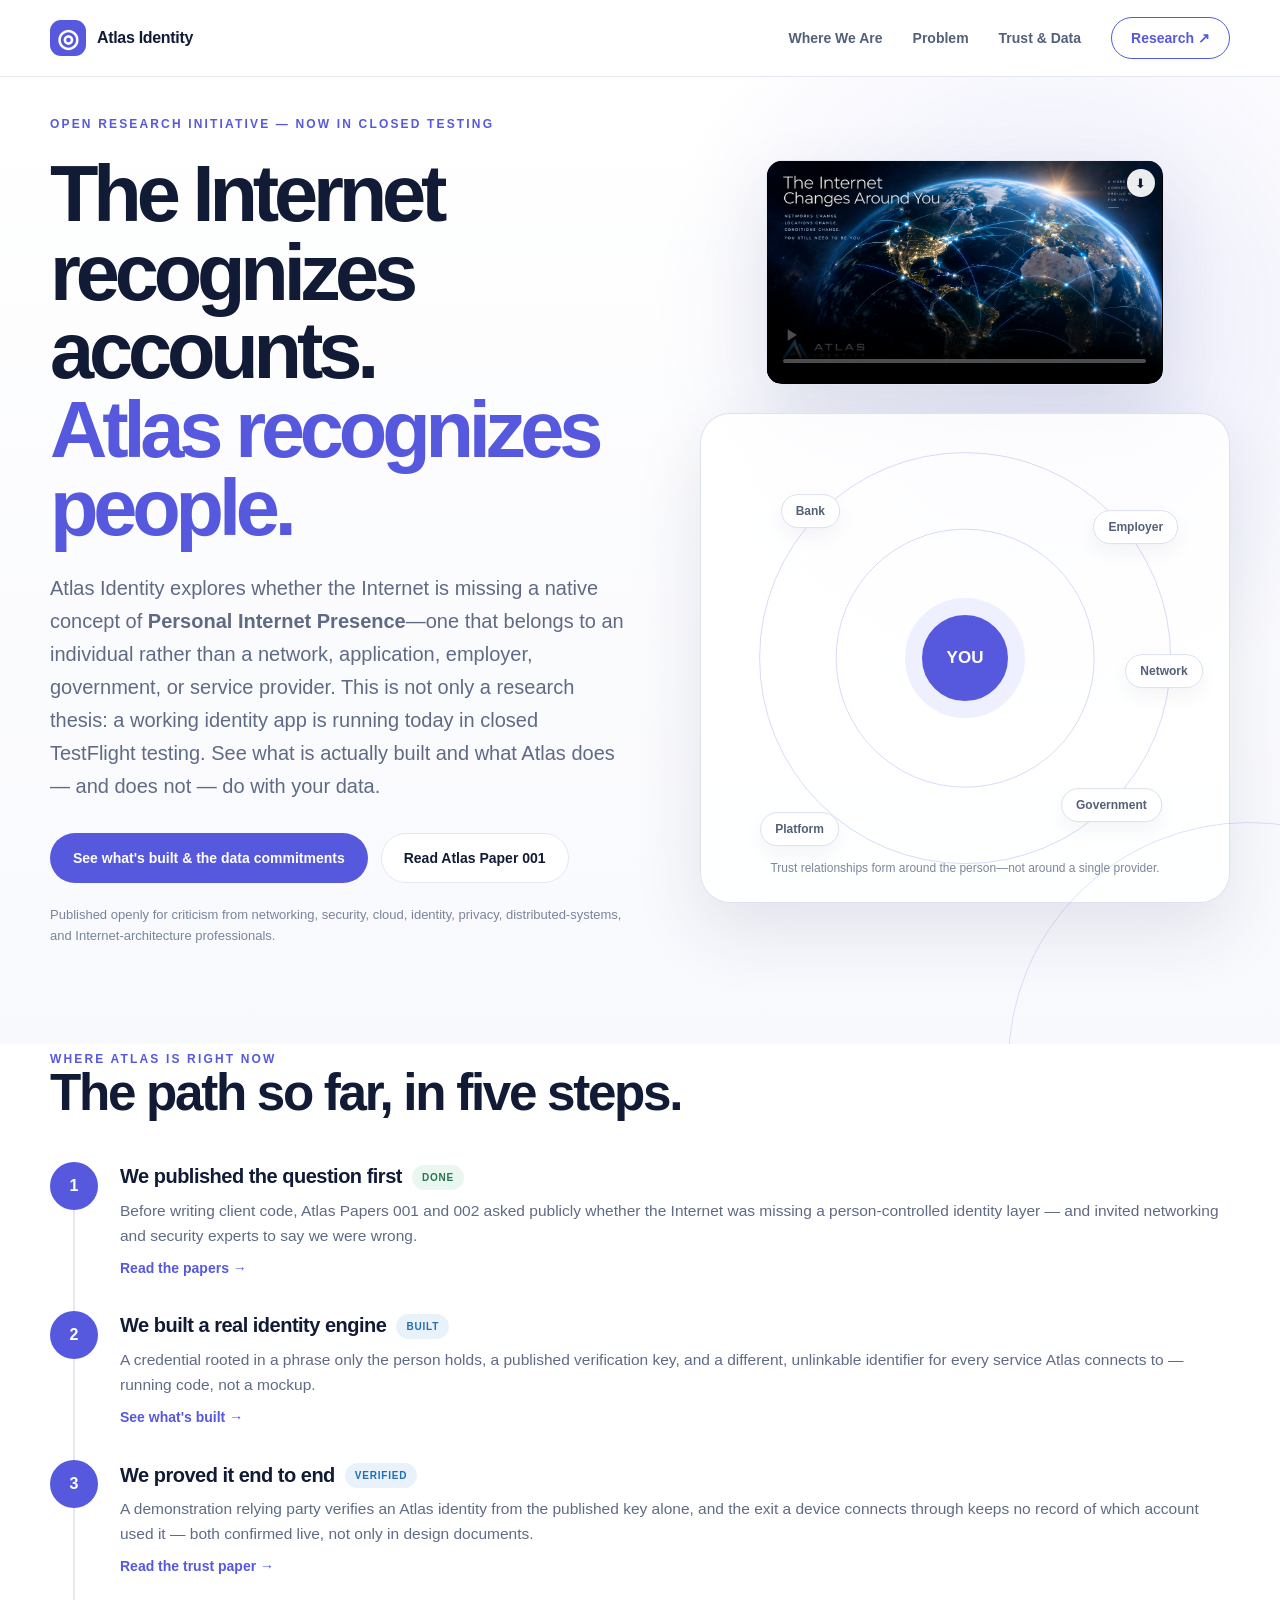
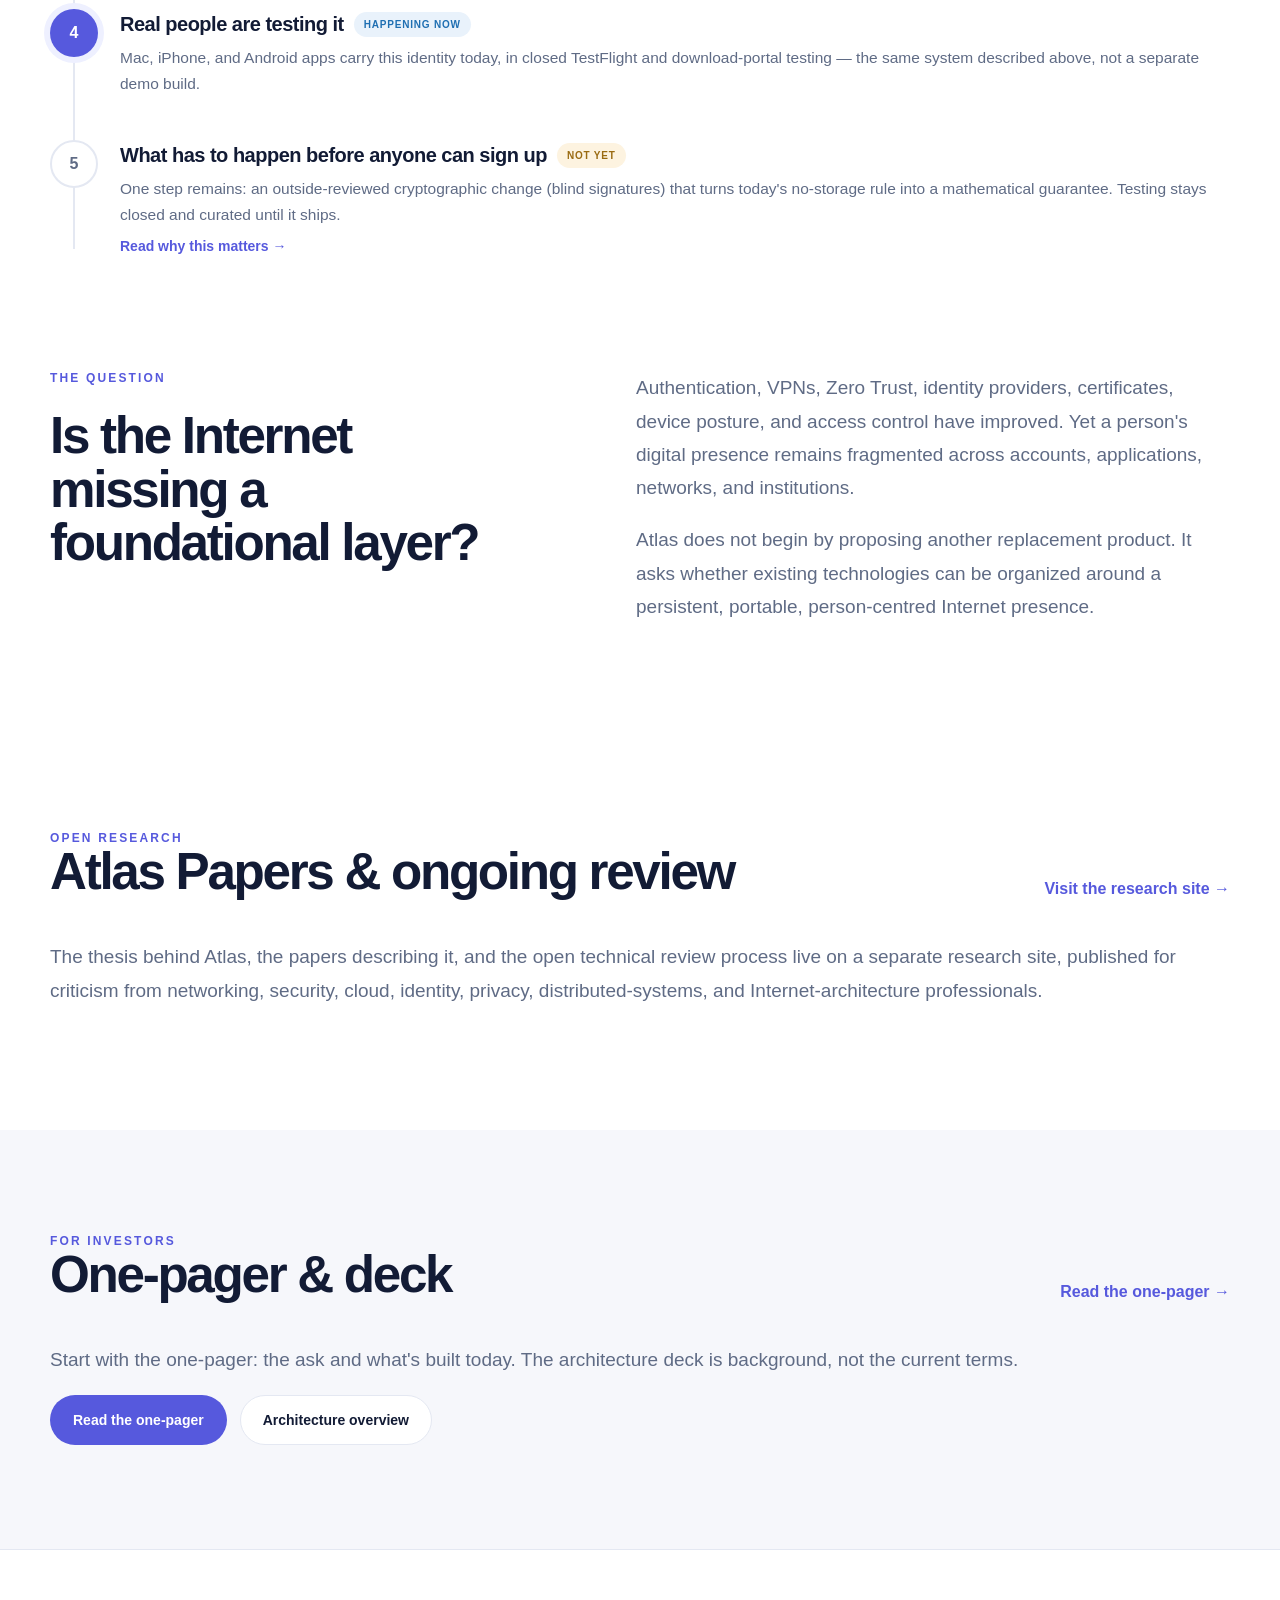
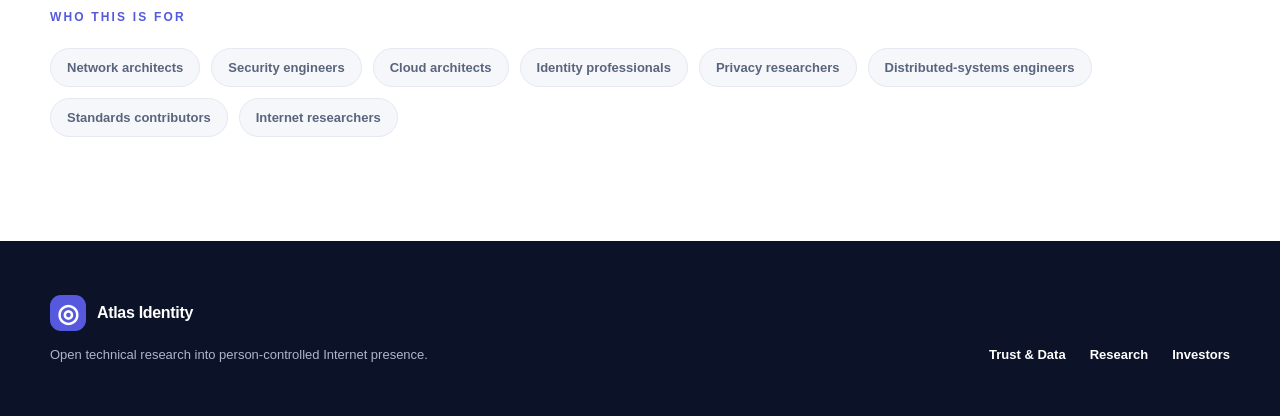
==== index.html @ abe43683 "Lead investor pages with the one-pager, demote the stale deck to background The PDF deck predates in" ====
<!doctype html><html lang="en"><head><meta charset="utf-8"><meta name="viewport" content="width=device-width,initial-scale=1"><meta name="description" content="Atlas Identity is an open research initiative exploring a person-controlled Internet presence, with a working identity app now in closed TestFlight testing."><title>Atlas Identity — Open Internet Architecture Research</title><link rel="stylesheet" href="style.css"></head><body>
<header class="site-header"><div class="container nav-wrap"><a class="brand" href="./"><span class="brand-mark">◎</span><span>Atlas Identity</span></a><button class="menu-toggle" aria-expanded="false" aria-controls="site-nav">Menu</button><nav id="site-nav" class="site-nav"><a href="#progress">Where We Are</a><a href="#problem">Problem</a><a href="trust.html">Trust &amp; Data</a><a class="nav-button" href="https://research.layer9i.com">Research ↗</a></nav></div></header>
<main><section class="hero"><div class="container hero-grid"><div><p class="eyebrow">Open research initiative — now in closed testing</p><h1>The Internet recognizes accounts.<span>Atlas recognizes people.</span></h1><p class="hero-intro">Atlas Identity explores whether the Internet is missing a native concept of <strong>Personal Internet Presence</strong>—one that belongs to an individual rather than a network, application, employer, government, or service provider. This is not only a research thesis: a working identity app is running today in closed TestFlight testing. See <a href="trust.html">what is actually built and what Atlas does — and does not — do with your data</a>.</p><div class="hero-actions"><a class="button button-primary" href="trust.html">See what's built &amp; the data commitments</a><a class="button button-secondary" href="https://research.layer9i.com/research/papers/atlas-paper-001.html">Read Atlas Paper 001</a></div><p class="microcopy">Published openly for criticism from networking, security, cloud, identity, privacy, distributed-systems, and Internet-architecture professionals.</p></div><div class="hero-visual"><div class="hero-video-badge" aria-label="Atlas Identity overview video"><video controls playsinline preload="metadata" poster="assets/video/atlas-identity-overview-poster.png"><source src="assets/video/atlas-identity-overview.mp4" type="video/mp4"></video><a class="hero-video-badge-download" href="assets/video/atlas-identity-overview.mp4" download title="Download video">⬇</a></div><div class="presence-card" aria-label="Personal Internet Presence relationship diagram"><div class="orbit orbit-outer"><span class="node node-bank">Bank</span><span class="node node-employer">Employer</span><span class="node node-network">Network</span><span class="node node-government">Government</span><span class="node node-platform">Platform</span></div><div class="orbit orbit-inner"></div><div class="presence-center">You</div><p class="diagram-caption">Trust relationships form around the person—not around a single provider.</p></div></div></div></section>
<section id="progress" class="section journey"><div class="container"><div class="section-heading"><div><p class="eyebrow">Where Atlas is right now</p><h2>The path so far, in five steps.</h2></div></div><ol class="journey-list">
  <li class="journey-item is-done"><span class="journey-num">1</span><div class="journey-body"><div class="journey-head"><h3>We published the question first</h3><span class="status published">Done</span></div><p>Before writing client code, Atlas Papers 001 and 002 asked publicly whether the Internet was missing a person-controlled identity layer — and invited networking and security experts to say we were wrong.</p><a class="card-link" href="https://research.layer9i.com/research/">Read the papers →</a></div></li>
  <li class="journey-item is-done"><span class="journey-num">2</span><div class="journey-body"><div class="journey-head"><h3>We built a real identity engine</h3><span class="status live">Built</span></div><p>A credential rooted in a phrase only the person holds, a published verification key, and a different, unlinkable identifier for every service Atlas connects to — running code, not a mockup.</p><a class="card-link" href="trust.html">See what's built →</a></div></li>
  <li class="journey-item is-done"><span class="journey-num">3</span><div class="journey-body"><div class="journey-head"><h3>We proved it end to end</h3><span class="status live">Verified</span></div><p>A demonstration relying party verifies an Atlas identity from the published key alone, and the exit a device connects through keeps no record of which account used it — both confirmed live, not only in design documents.</p><a class="card-link" href="https://research.layer9i.com/research/papers/atlas-paper-003.html">Read the trust paper →</a></div></li>
  <li class="journey-item is-now"><span class="journey-num">4</span><div class="journey-body"><div class="journey-head"><h3>Real people are testing it</h3><span class="status live">Happening now</span></div><p>Mac, iPhone, and Android apps carry this identity today, in closed TestFlight and download-portal testing — the same system described above, not a separate demo build.</p></div></li>
  <li class="journey-item is-next"><span class="journey-num">5</span><div class="journey-body"><div class="journey-head"><h3>What has to happen before anyone can sign up</h3><span class="status open">Not yet</span></div><p>One step remains: an outside-reviewed cryptographic change (blind signatures) that turns today's no-storage rule into a mathematical guarantee. Testing stays closed and curated until it ships.</p><a class="card-link" href="trust.html#status">Read why this matters →</a></div></li>
</ol></div></section>
<section id="problem" class="section section-white"><div class="container split"><div><p class="eyebrow">The question</p><h2>Is the Internet missing a foundational layer?</h2></div><div class="prose"><p>Authentication, VPNs, Zero Trust, identity providers, certificates, device posture, and access control have improved. Yet a person's digital presence remains fragmented across accounts, applications, networks, and institutions.</p><p>Atlas does not begin by proposing another replacement product. It asks whether existing technologies can be organized around a persistent, portable, person-centred Internet presence.</p></div></div></section>
<section class="section section-white"><div class="container"><div class="section-heading"><div><p class="eyebrow">Open research</p><h2>Atlas Papers &amp; ongoing review</h2></div><a class="text-link" href="https://research.layer9i.com">Visit the research site →</a></div><p class="prose">The thesis behind Atlas, the papers describing it, and the open technical review process live on a separate research site, published for criticism from networking, security, cloud, identity, privacy, distributed-systems, and Internet-architecture professionals.</p></div></section>
<section class="section"><div class="container"><div class="section-heading"><div><p class="eyebrow">For investors</p><h2>One-pager &amp; deck</h2></div><a class="text-link" href="atlas/one-pager/">Read the one-pager →</a></div><p class="prose">Start with the one-pager: the ask and what's built today. The architecture deck is background, not the current terms.</p><div class="hero-actions"><a class="button button-primary" href="atlas/one-pager/">Read the one-pager</a><a class="button button-secondary" href="atlas/investors/">Architecture overview</a></div></div></section>
<section class="section audience"><div class="container"><p class="eyebrow">Who this is for</p><div class="audience-list"><span>Network architects</span><span>Security engineers</span><span>Cloud architects</span><span>Identity professionals</span><span>Privacy researchers</span><span>Distributed-systems engineers</span><span>Standards contributors</span><span>Internet researchers</span></div></div></section></main>
<footer class="site-footer"><div class="container footer-grid"><div><a class="brand footer-brand" href="./"><span class="brand-mark">◎</span><span>Atlas Identity</span></a><p>Open technical research into person-controlled Internet presence.</p></div><div class="footer-links"><a href="trust.html">Trust &amp; Data</a><a href="https://research.layer9i.com">Research</a><a href="atlas/investors/">Investors</a></div></div></footer><script src="assets/js/site.js"></script></body></html>
---- style.css ----
:root {
  --ink: #121b35;
  --muted: #5f6b85;
  --line: #e4e8f2;
  --surface: #f6f7fb;
  --white: #ffffff;
  --accent: #5659dd;
  --accent-dark: #4548c4;
  --accent-soft: #eef0ff;
  --dark: #111831;
  --max: 1180px;
  --radius: 24px;
  --shadow: 0 28px 70px rgba(34, 42, 91, 0.11);
}

* {
  box-sizing: border-box;
}

html {
  scroll-behavior: smooth;
}

body {
  margin: 0;
  color: var(--ink);
  background: var(--surface);
  font-family: Inter, ui-sans-serif, -apple-system, BlinkMacSystemFont, "Segoe UI",
    Helvetica, Arial, sans-serif;
  -webkit-font-smoothing: antialiased;
}

a {
  color: inherit;
  text-decoration: none;
}

.container {
  width: min(calc(100% - 40px), var(--max));
  margin: 0 auto;
}

.site-header {
  position: sticky;
  top: 0;
  z-index: 50;
  background: rgba(255, 255, 255, 0.92);
  border-bottom: 1px solid var(--line);
  backdrop-filter: blur(16px);
}

.nav-wrap {
  min-height: 76px;
  display: flex;
  align-items: center;
  justify-content: space-between;
  gap: 24px;
}

.brand {
  display: inline-flex;
  align-items: center;
  gap: 11px;
  font-weight: 800;
  letter-spacing: -0.02em;
}

.brand-mark {
  width: 36px;
  height: 36px;
  display: grid;
  place-items: center;
  color: var(--white);
  background: var(--accent);
  border-radius: 11px;
  font-size: 25px;
  line-height: 1;
}

.site-nav {
  display: flex;
  align-items: center;
  gap: 30px;
  color: #53607a;
  font-size: 14px;
  font-weight: 700;
}

.site-nav a:hover,
.footer-links a:hover,
.text-link:hover,
.card-link:hover {
  color: var(--accent);
}

.nav-button {
  padding: 12px 19px;
  color: var(--accent) !important;
  border: 1px solid var(--accent);
  border-radius: 999px;
}

.menu-toggle {
  display: none;
}

.hero {
  position: relative;
  overflow: hidden;
  padding: 40px 0 98px;
  background:
    radial-gradient(circle at 82% 25%, rgba(86, 89, 221, 0.12), transparent 31%),
    linear-gradient(180deg, #fff 0%, #f8f9fd 100%);
}

.hero::after {
  content: "";
  position: absolute;
  width: 480px;
  height: 480px;
  right: -210px;
  bottom: -260px;
  border: 1px solid rgba(86, 89, 221, 0.18);
  border-radius: 50%;
}

.hero-grid {
  display: grid;
  grid-template-columns: 1.04fr 0.96fr;
  align-items: center;
  gap: 76px;
}

.eyebrow {
  margin: 0 0 24px;
  color: var(--accent);
  font-size: 12px;
  font-weight: 850;
  letter-spacing: 0.18em;
  text-transform: uppercase;
}

h1,
h2,
h3,
p {
  margin-top: 0;
}

h1 {
  max-width: 760px;
  margin-bottom: 24px;
  font-size: clamp(52px, 6.2vw, 88px);
  line-height: 0.99;
  letter-spacing: -0.065em;
}

h1 span {
  display: block;
  color: var(--accent);
}

h2 {
  margin-bottom: 22px;
  font-size: clamp(36px, 4vw, 56px);
  line-height: 1.04;
  letter-spacing: -0.045em;
}

h3 {
  margin-bottom: 13px;
  font-size: 23px;
  line-height: 1.18;
  letter-spacing: -0.025em;
}

.hero-intro {
  max-width: 710px;
  margin-bottom: 30px;
  color: var(--muted);
  font-size: 20px;
  line-height: 1.65;
}

.hero-actions,
.review-actions {
  display: flex;
  flex-wrap: wrap;
  gap: 13px;
}

.button {
  display: inline-flex;
  align-items: center;
  justify-content: center;
  min-height: 50px;
  padding: 0 22px;
  border: 1px solid transparent;
  border-radius: 999px;
  font-size: 14px;
  font-weight: 800;
  transition: transform 160ms ease, background 160ms ease;
}

.button:hover {
  transform: translateY(-2px);
}

.button-primary {
  color: var(--white);
  background: var(--accent);
}

.button-primary:hover {
  background: var(--accent-dark);
}

.button-secondary {
  color: var(--ink);
  background: var(--white);
  border-color: var(--line);
}

.microcopy {
  max-width: 690px;
  margin: 22px 0 0;
  color: #7a8499;
  font-size: 13px;
  line-height: 1.6;
}

.hero-visual {
  display: flex;
  flex-direction: column;
  align-items: center;
  gap: 28px;
}

.hero-visual .presence-card {
  width: 100%;
}

.hero-video-badge {
  position: relative;
  width: 75%;
  max-width: 100%;
  overflow: hidden;
  background: var(--white);
  border: 1px solid var(--line);
  border-radius: 16px;
  box-shadow: var(--shadow);
}

.hero-video-badge video {
  display: block;
  width: 100%;
  aspect-ratio: 16 / 9;
  background: #000;
}

.hero-video-badge-download {
  position: absolute;
  top: 8px;
  right: 8px;
  display: grid;
  place-items: center;
  width: 28px;
  height: 28px;
  color: var(--ink);
  background: rgba(255, 255, 255, 0.92);
  border-radius: 50%;
  font-size: 13px;
  line-height: 1;
  box-shadow: 0 4px 10px rgba(30, 39, 79, 0.12);
}

.presence-card {
  position: relative;
  min-height: 490px;
  background: rgba(255, 255, 255, 0.84);
  border: 1px solid rgba(221, 225, 239, 0.95);
  border-radius: 30px;
  box-shadow: var(--shadow);
}

.orbit {
  position: absolute;
  inset: 50%;
  border: 1px solid rgba(86, 89, 221, 0.22);
  border-radius: 50%;
  transform: translate(-50%, -50%);
}

.orbit-outer {
  width: 78%;
  aspect-ratio: 1;
}

.orbit-inner {
  width: 49%;
  aspect-ratio: 1;
}

.presence-center {
  position: absolute;
  top: 50%;
  left: 50%;
  width: 120px;
  height: 120px;
  display: grid;
  place-items: center;
  color: var(--white);
  background: var(--accent);
  border: 17px solid var(--accent-soft);
  border-radius: 50%;
  transform: translate(-50%, -50%);
  font-size: 17px;
  font-weight: 900;
  text-transform: uppercase;
}

.node {
  position: absolute;
  padding: 9px 14px;
  color: #546079;
  background: var(--white);
  border: 1px solid #dce1ed;
  border-radius: 999px;
  box-shadow: 0 8px 20px rgba(30, 39, 79, 0.05);
  font-size: 12px;
  font-weight: 800;
  white-space: nowrap;
}

.node-bank {
  left: 5%;
  top: 10%;
}

.node-employer {
  right: -2%;
  top: 14%;
}

.node-network {
  right: -8%;
  top: 49%;
}

.node-government {
  right: 2%;
  bottom: 10%;
}

.node-platform {
  left: 0;
  bottom: 4%;
}

.diagram-caption {
  position: absolute;
  right: 36px;
  bottom: 25px;
  left: 36px;
  margin: 0;
  color: #7d869a;
  font-size: 12px;
  line-height: 1.5;
  text-align: center;
}

.section {
  padding: 104px 0;
}

.section-white {
  background: var(--white);
}

.split {
  display: grid;
  grid-template-columns: 0.9fr 1.1fr;
  gap: 100px;
}

.prose {
  color: var(--muted);
  font-size: 19px;
  line-height: 1.75;
}

.prose p:last-child {
  margin-bottom: 0;
}

.section-heading {
  display: flex;
  align-items: end;
  justify-content: space-between;
  gap: 30px;
  margin-bottom: 42px;
}

.section-heading h2,
.section-heading .eyebrow {
  margin-bottom: 0;
}

.text-link,
.card-link {
  color: var(--accent);
  font-weight: 800;
}

.publication-grid {
  display: grid;
  grid-template-columns: repeat(3, 1fr);
  gap: 20px;
}

.publication {
  padding: 31px;
  background: var(--white);
  border: 1px solid var(--line);
  border-radius: var(--radius);
}

.publication.featured {
  box-shadow: var(--shadow);
}

.publication p {
  color: var(--muted);
  line-height: 1.65;
}

.status-row {
  display: flex;
  justify-content: space-between;
  align-items: center;
  gap: 16px;
  margin-bottom: 34px;
}

.paper-number {
  color: var(--accent);
  font-size: 12px;
  font-weight: 850;
  letter-spacing: 0.08em;
  text-transform: uppercase;
}

.status {
  padding: 7px 10px;
  border-radius: 999px;
  font-size: 10px;
  font-weight: 850;
  letter-spacing: 0.08em;
  text-transform: uppercase;
}

.status.published {
  color: #267451;
  background: #e9f7f0;
}

.status.planned {
  color: #66718a;
  background: #eef0f5;
}

.section-dark {
  color: var(--white);
  background: var(--dark);
}

.section-heading.light .eyebrow {
  color: #a7a9ff;
}

.principle-grid {
  display: grid;
  grid-template-columns: repeat(4, 1fr);
  gap: 1px;
  overflow: hidden;
  border: 1px solid rgba(255, 255, 255, 0.11);
  border-radius: var(--radius);
  background: rgba(255, 255, 255, 0.11);
}

.principle-grid article {
  min-height: 278px;
  padding: 32px;
  background: var(--dark);
}

.principle-grid span {
  display: block;
  margin-bottom: 58px;
  color: #a7a9ff;
  font-size: 13px;
  font-weight: 850;
}

.principle-grid p {
  color: #aeb6cc;
  line-height: 1.65;
}

.section-review {
  background:
    radial-gradient(circle at 15% 65%, rgba(86, 89, 221, 0.13), transparent 27%),
    var(--white);
}

.review-grid {
  display: grid;
  grid-template-columns: 0.85fr 1.15fr;
  align-items: start;
  gap: 80px;
}

.review-lead {
  color: var(--accent);
  font-size: 24px;
  font-weight: 750;
}

.review-panel {
  padding: 38px;
  background: var(--surface);
  border: 1px solid var(--line);
  border-radius: var(--radius);
}

.review-panel > p {
  font-weight: 850;
}

.review-panel ul {
  margin: 0 0 30px;
  padding-left: 21px;
  color: var(--muted);
  line-height: 1.9;
}

.audience {
  padding-top: 60px;
  background: var(--white);
  border-top: 1px solid var(--line);
}

.audience-list {
  display: flex;
  flex-wrap: wrap;
  gap: 11px;
}

.audience-list span {
  padding: 11px 16px;
  color: #59657c;
  background: var(--surface);
  border: 1px solid var(--line);
  border-radius: 999px;
  font-size: 13px;
  font-weight: 750;
}

.site-footer {
  padding: 54px 0;
  color: #aeb6cc;
  background: #0c1227;
}

.footer-grid {
  display: flex;
  align-items: flex-end;
  justify-content: space-between;
  gap: 30px;
}

.footer-brand {
  color: var(--white);
}

.site-footer p {
  margin: 16px 0 0;
  font-size: 13px;
}

.footer-links {
  display: flex;
  gap: 24px;
  color: var(--white);
  font-size: 13px;
  font-weight: 750;
}

@media (max-width: 980px) {
  .hero-grid,
  .split,
  .review-grid {
    grid-template-columns: 1fr;
  }

  .hero-grid,
  .split,
  .review-grid {
    gap: 52px;
  }

  .presence-card {
    min-height: 440px;
  }

  .publication-grid {
    grid-template-columns: 1fr;
  }

  .principle-grid {
    grid-template-columns: 1fr 1fr;
  }
}

@media (max-width: 760px) {
  .container {
    width: min(calc(100% - 28px), var(--max));
  }

  .nav-wrap {
    min-height: 68px;
  }

  .menu-toggle {
    display: inline-flex;
    padding: 9px 13px;
    color: var(--ink);
    background: var(--white);
    border: 1px solid var(--line);
    border-radius: 10px;
    font: inherit;
    font-size: 13px;
    font-weight: 800;
  }

  .site-nav {
    position: absolute;
    top: 68px;
    right: 14px;
    left: 14px;
    display: none;
    align-items: stretch;
    padding: 18px;
    background: var(--white);
    border: 1px solid var(--line);
    border-radius: 18px;
    box-shadow: var(--shadow);
  }

  .site-nav.open {
    display: flex;
    flex-direction: column;
    gap: 8px;
  }

  .site-nav a {
    padding: 11px;
  }

  .hero {
    padding: 65px 0 74px;
  }

  h1 {
    font-size: clamp(47px, 15vw, 68px);
  }

  .hero-intro {
    font-size: 18px;
  }

  .presence-card {
    min-height: 390px;
  }

  .presence-center {
    width: 100px;
    height: 100px;
  }

  .node {
    padding: 7px 10px;
    font-size: 10px;
  }

  .section {
    padding: 76px 0;
  }

  .section-heading {
    align-items: flex-start;
    flex-direction: column;
  }

  .principle-grid {
    grid-template-columns: 1fr;
  }

  .principle-grid article {
    min-height: auto;
  }

  .principle-grid span {
    margin-bottom: 30px;
  }

  .footer-grid {
    align-items: flex-start;
    flex-direction: column;
  }
}


/* Atlas Paper and review pages */
.paper-hero {
  padding: 76px 0 58px;
  background: linear-gradient(180deg,#fff 0%,#f8f9fd 100%);
  border-bottom: 1px solid var(--line);
}
.paper-shell { width: min(calc(100% - 40px), 960px); margin: 0 auto; }
.paper-meta { display:flex; flex-wrap:wrap; gap:10px 20px; margin-bottom:24px; color:var(--muted); font-size:12px; font-weight:800; text-transform:uppercase; letter-spacing:.08em; }
.paper-title { max-width:900px; margin-bottom:20px; font-size:clamp(48px,7vw,78px); line-height:1; letter-spacing:-.06em; }
.paper-deck { max-width:760px; color:var(--muted); font-size:23px; line-height:1.55; }
.thesis-card { margin-top:42px; padding:28px 30px; background:var(--accent-soft); border:1px solid #dfe2ff; border-radius:20px; }
.thesis-label { display:block; margin-bottom:10px; color:var(--accent-dark); font-size:11px; font-weight:900; letter-spacing:.12em; text-transform:uppercase; }
.thesis-card p { margin:0; font-size:20px; line-height:1.6; font-weight:700; }
.paper-layout { width:min(calc(100% - 40px),1180px); margin:0 auto; display:grid; grid-template-columns:220px minmax(0,760px); gap:70px; justify-content:center; padding:72px 0 104px; }
.paper-toc { position:sticky; top:104px; align-self:start; display:grid; gap:10px; color:var(--muted); font-size:13px; line-height:1.4; }
.paper-toc strong { margin-bottom:8px; color:var(--ink); }
.paper-toc a:hover { color:var(--accent); }
.paper-body { color:#303a52; font-size:18px; line-height:1.82; }
.paper-body section { scroll-margin-top:100px; margin-bottom:78px; }
.paper-body h2 { margin-bottom:22px; color:var(--ink); font-size:42px; }
.paper-body h3 { margin-top:34px; color:var(--ink); }
.paper-body p { margin-bottom:24px; }
.paper-body ul,.paper-body ol { padding-left:24px; }
.paper-body li { margin-bottom:11px; }
.section-number { margin-bottom:10px !important; color:var(--accent); font-size:12px; font-weight:900; letter-spacing:.12em; }
.paper-body blockquote { margin:40px 0; padding:8px 0 8px 25px; border-left:4px solid var(--accent); color:var(--ink); font-size:25px; line-height:1.5; font-weight:750; }
.definition-grid,.principle-cards,.review-question-grid { display:grid; grid-template-columns:repeat(2,1fr); gap:16px; margin:32px 0; }
.definition-grid article,.principle-cards article,.review-question-grid article { padding:24px; background:var(--surface); border:1px solid var(--line); border-radius:18px; }
.definition-grid h3,.principle-cards h3,.review-question-grid h3 { margin-top:0; font-size:19px; }
.definition-grid p,.principle-cards p,.review-question-grid p { margin-bottom:0; color:var(--muted); font-size:15px; line-height:1.65; }
.review-question-grid span { color:var(--accent); font-size:12px; font-weight:900; }
.table-wrap { overflow-x:auto; margin:30px 0 14px; border:1px solid var(--line); border-radius:18px; }
.comparison-table { width:100%; min-width:760px; border-collapse:collapse; background:var(--white); font-size:14px; }
.comparison-table th,.comparison-table td { padding:15px 16px; border-bottom:1px solid var(--line); text-align:left; vertical-align:top; }
.comparison-table th { color:var(--ink); background:var(--surface); }
.comparison-table tr:last-child td { border-bottom:0; }
.table-note { color:var(--muted); font-size:13px; }
.question-list li { margin-bottom:18px; padding-left:8px; }
.review-cta { margin-top:36px; padding:30px; background:var(--surface); border:1px solid var(--line); border-radius:20px; }
.review-cta .button { margin:8px 8px 0 0; }
.paper-status { padding-top:30px; border-top:1px solid var(--line); color:var(--muted); font-size:13px; }
.review-template { overflow-x:auto; padding:24px; background:#111831; color:#edf0ff; border-radius:18px; font:14px/1.75 ui-monospace,SFMono-Regular,Menlo,Consolas,monospace; white-space:pre-wrap; }
@media (max-width:900px) {
  .paper-layout { grid-template-columns:1fr; gap:36px; }
  .paper-toc { position:static; padding:22px; background:var(--white); border:1px solid var(--line); border-radius:18px; }
}
@media (max-width:650px) {
  .paper-shell,.paper-layout { width:min(calc(100% - 28px),960px); }
  .definition-grid,.principle-cards,.review-question-grid { grid-template-columns:1fr; }
  .paper-body h2 { font-size:34px; }
  .paper-title { font-size:clamp(42px,13vw,60px); }
}

/* Atlas Journal and article pages */
.article-hero {
  padding: 76px 0 58px;
  background: linear-gradient(180deg, #ffffff 0%, #f8f9fd 100%);
  border-bottom: 1px solid var(--line);
}

.article-shell {
  width: min(calc(100% - 40px), 860px);
  margin: 0 auto;
}

.article-kicker {
  display: flex;
  flex-wrap: wrap;
  gap: 10px 20px;
  margin-bottom: 24px;
  color: var(--muted);
  font-size: 12px;
  font-weight: 800;
  letter-spacing: 0.08em;
  text-transform: uppercase;
}

.article-title {
  max-width: 900px;
  margin-bottom: 20px;
  font-size: clamp(48px, 7vw, 78px);
  line-height: 1;
  letter-spacing: -0.06em;
}

.article-deck {
  max-width: 760px;
  margin-bottom: 0;
  color: var(--muted);
  font-size: 23px;
  line-height: 1.55;
}

.article-body {
  padding: 72px 0 104px;
  background: var(--white);
  color: #303a52;
  font-size: 18px;
  line-height: 1.82;
}

.article-body p {
  margin-bottom: 24px;
}

.article-body h2 {
  margin-top: 58px;
  margin-bottom: 22px;
  color: var(--ink);
  font-size: 42px;
}

.article-body blockquote {
  margin: 40px 0;
  padding: 8px 0 8px 25px;
  border-left: 4px solid var(--accent);
  color: var(--ink);
  font-size: 25px;
  font-weight: 750;
  line-height: 1.5;
}

.article-list {
  display: grid;
  gap: 20px;
}

.article-list .publication {
  width: 100%;
}

.callout,
.article-next {
  margin: 38px 0;
  padding: 28px 30px;
  background: var(--accent-soft);
  border: 1px solid #dfe2ff;
  border-radius: 20px;
}

.callout strong {
  display: block;
  margin-bottom: 10px;
  color: var(--accent-dark);
}

.article-next {
  margin-top: 60px;
  background: var(--surface);
  border-color: var(--line);
}

.article-next h3 {
  font-size: 28px;
}

.article-next p {
  color: var(--muted);
}

@media (max-width: 650px) {
  .article-shell {
    width: min(calc(100% - 28px), 860px);
  }

  .article-title {
    font-size: clamp(42px, 13vw, 60px);
  }

  .article-deck {
    font-size: 20px;
  }

  .article-body {
    padding: 56px 0 78px;
  }

  .article-body h2 {
    font-size: 34px;
  }
}


/* Atlas diagram library and embedded technical drawings */
.diagram-library { padding: 72px 0 104px; background: var(--surface); }
.diagram-grid { display: grid; gap: 28px; }
.diagram-card { padding: 30px; background: var(--white); border: 1px solid var(--line); border-radius: var(--radius); box-shadow: 0 14px 38px rgba(34,42,91,.06); }
.diagram-card-head { display:flex; align-items:flex-start; justify-content:space-between; gap:24px; margin-bottom:22px; }
.diagram-card-head h2 { margin: 6px 0 0; font-size: clamp(27px,3vw,38px); }
.diagram-card > p { color:var(--muted); font-size:16px; line-height:1.65; }
.diagram-preview { display:block; overflow:hidden; margin-bottom:22px; background:#fff; border:1px solid var(--line); border-radius:18px; }
.diagram-preview img { display:block; width:100%; height:auto; }
.technical-figure { margin: 38px 0 54px; }
.technical-figure img { display:block; width:100%; height:auto; background:#fff; border:1px solid var(--line); border-radius:18px; }
.technical-figure figcaption { padding:14px 4px 0; color:var(--muted); font-size:14px; line-height:1.55; }
.figure-actions { display:flex; flex-wrap:wrap; gap:10px; margin-top:14px; }
@media (max-width:650px) { .diagram-card { padding:20px; } .diagram-card-head { flex-direction:column; } }

/* Homepage journey / progress timeline */
.journey { padding: 8px 0 12px; background: var(--white); }
.journey-list { position: relative; margin: 40px 0 0; padding: 0; list-style: none; counter-reset: journey; }
.journey-list::before { content: ""; position: absolute; top: 6px; bottom: 6px; left: 23px; width: 2px; background: var(--line); }
.journey-item { position: relative; display: grid; grid-template-columns: 48px 1fr; gap: 22px; padding-bottom: 34px; }
.journey-item:last-child { padding-bottom: 0; }
.journey-num { position: relative; z-index: 1; display: flex; align-items: center; justify-content: center; width: 48px; height: 48px; border-radius: 50%; background: var(--dark); color: var(--white); font-weight: 850; font-size: 16px; }
.journey-item.is-done .journey-num { background: var(--accent); }
.journey-item.is-now .journey-num { background: var(--accent); box-shadow: 0 0 0 6px var(--accent-soft); }
.journey-item.is-next .journey-num { background: var(--white); color: var(--muted); border: 2px solid var(--line); }
.journey-body { padding-top: 3px; }
.journey-head { display: flex; flex-wrap: wrap; align-items: center; gap: 10px; margin-bottom: 8px; }
.journey-head h3 { margin: 0; font-size: 20px; }
.journey-body p { margin: 0 0 10px; color: var(--muted); font-size: 15.5px; line-height: 1.65; }
.journey-body .card-link { font-size: 14px; font-weight: 750; }
.status.live { color: #1f6fb2; background: #e9f2fb; }
.status.open { color: #9a6b12; background: #fdf3e0; }
@media (max-width: 650px) {
  .journey-item { grid-template-columns: 40px 1fr; gap: 16px; }
  .journey-num { width: 40px; height: 40px; font-size: 14px; }
}

/* Atlas Pitch — single-page explainer */
.pitch-hero { padding: 96px 0 70px; background: radial-gradient(circle at 82% 20%, rgba(86,89,221,.14), transparent 32%), linear-gradient(180deg,#fff 0%,#f8f9fd 100%); border-bottom: 1px solid var(--line); }
.pitch-hero h1 { max-width: 880px; }
.pitch-lead { max-width: 720px; color: var(--muted); font-size: 21px; line-height: 1.65; }
.pitch-section { padding: 88px 0; }
.pitch-section.section-white + .pitch-section.section-white { border-top: 1px solid var(--line); }
.pitch-block { max-width: 760px; }
.pitch-block h2 { font-size: clamp(30px,3.4vw,44px); }
.pitch-block p { color: var(--muted); font-size: 18px; line-height: 1.75; margin-bottom: 18px; }
.pitch-block p:last-child { margin-bottom: 0; }
.pitch-tag { display: inline-block; margin-bottom: 18px; padding: 6px 14px; border-radius: 999px; background: var(--accent-soft); color: var(--accent-dark); font-size: 12px; font-weight: 850; letter-spacing: .06em; text-transform: uppercase; }
.pitch-cta { margin-top: 46px; padding: 40px; background: var(--dark); border-radius: var(--radius); color: var(--white); display: flex; flex-wrap: wrap; align-items: center; justify-content: space-between; gap: 24px; }
.pitch-cta h3 { margin: 0 0 6px; font-size: 26px; }
.pitch-cta p { margin: 0; color: #aeb6cc; }
@media (max-width: 650px) {
  .pitch-hero { padding: 66px 0 50px; }
  .pitch-section { padding: 60px 0; }
}

/* Atlas Investor Deck */
.deck-header { position: sticky; top: 0; z-index: 40; padding: 18px 0; background: rgba(255,255,255,.94); border-bottom: 1px solid var(--line); backdrop-filter: blur(10px); }
.deck-header .container { display: flex; align-items: center; justify-content: space-between; gap: 16px; flex-wrap: wrap; }
.deck-meta { color: var(--muted); font-size: 13px; font-weight: 750; }
.deck-wrap { padding: 56px 0 104px; background: var(--surface); }
.deck-slide { max-width: 980px; margin: 0 auto 40px; padding: 64px 72px; background: var(--white); border: 1px solid var(--line); border-radius: 28px; box-shadow: var(--shadow); }
.deck-slide-dark { background: var(--dark); color: var(--white); border-color: rgba(255,255,255,.08); }
.deck-slide-dark .deck-num, .deck-slide-dark .eyebrow { color: #a7a9ff; }
.deck-slide-dark p, .deck-slide-dark li { color: #c7cbe0; }
.deck-num { margin-bottom: 16px; color: var(--accent); font-size: 12px; font-weight: 900; letter-spacing: .14em; text-transform: uppercase; }
.deck-slide h2 { font-size: clamp(28px,3.2vw,42px); margin-bottom: 22px; }
.deck-slide p { color: var(--muted); font-size: 17px; line-height: 1.7; margin-bottom: 16px; }
.deck-slide p:last-child { margin-bottom: 0; }
.deck-slide ul { margin: 0; padding-left: 22px; color: var(--muted); font-size: 16px; line-height: 1.85; }
.deck-slide-cover { text-align: center; padding: 96px 60px; }
.deck-slide-cover h1 { font-size: clamp(44px,6vw,68px); margin-bottom: 18px; }
.deck-slide-cover p { max-width: 600px; margin: 0 auto; color: #aeb6cc; font-size: 19px; }
.deck-grid { display: grid; grid-template-columns: 1fr 1fr; gap: 14px; margin-top: 8px; }
.deck-grid div { padding: 18px 20px; background: var(--surface); border: 1px solid var(--line); border-radius: 16px; font-size: 15px; color: var(--ink); font-weight: 700; }
.deck-slide-dark .deck-grid div { background: rgba(255,255,255,.06); border-color: rgba(255,255,255,.1); color: #fff; }
@media print {
  .site-header, .deck-header, .site-footer, .no-print { display: none !important; }
  body { background: #fff; }
  .deck-wrap { padding: 0; background: #fff; }
  .deck-slide { box-shadow: none; border: none; border-radius: 0; page-break-after: always; margin: 0; max-width: none; width: 100%; padding: 56px 64px; -webkit-print-color-adjust: exact; print-color-adjust: exact; }
  .deck-slide:last-child { page-break-after: auto; }
  .deck-slide-dark { background: var(--dark) !important; -webkit-print-color-adjust: exact; print-color-adjust: exact; }
}
@media (max-width: 650px) {
  .deck-slide { padding: 40px 26px; }
  .deck-grid { grid-template-columns: 1fr; }
}
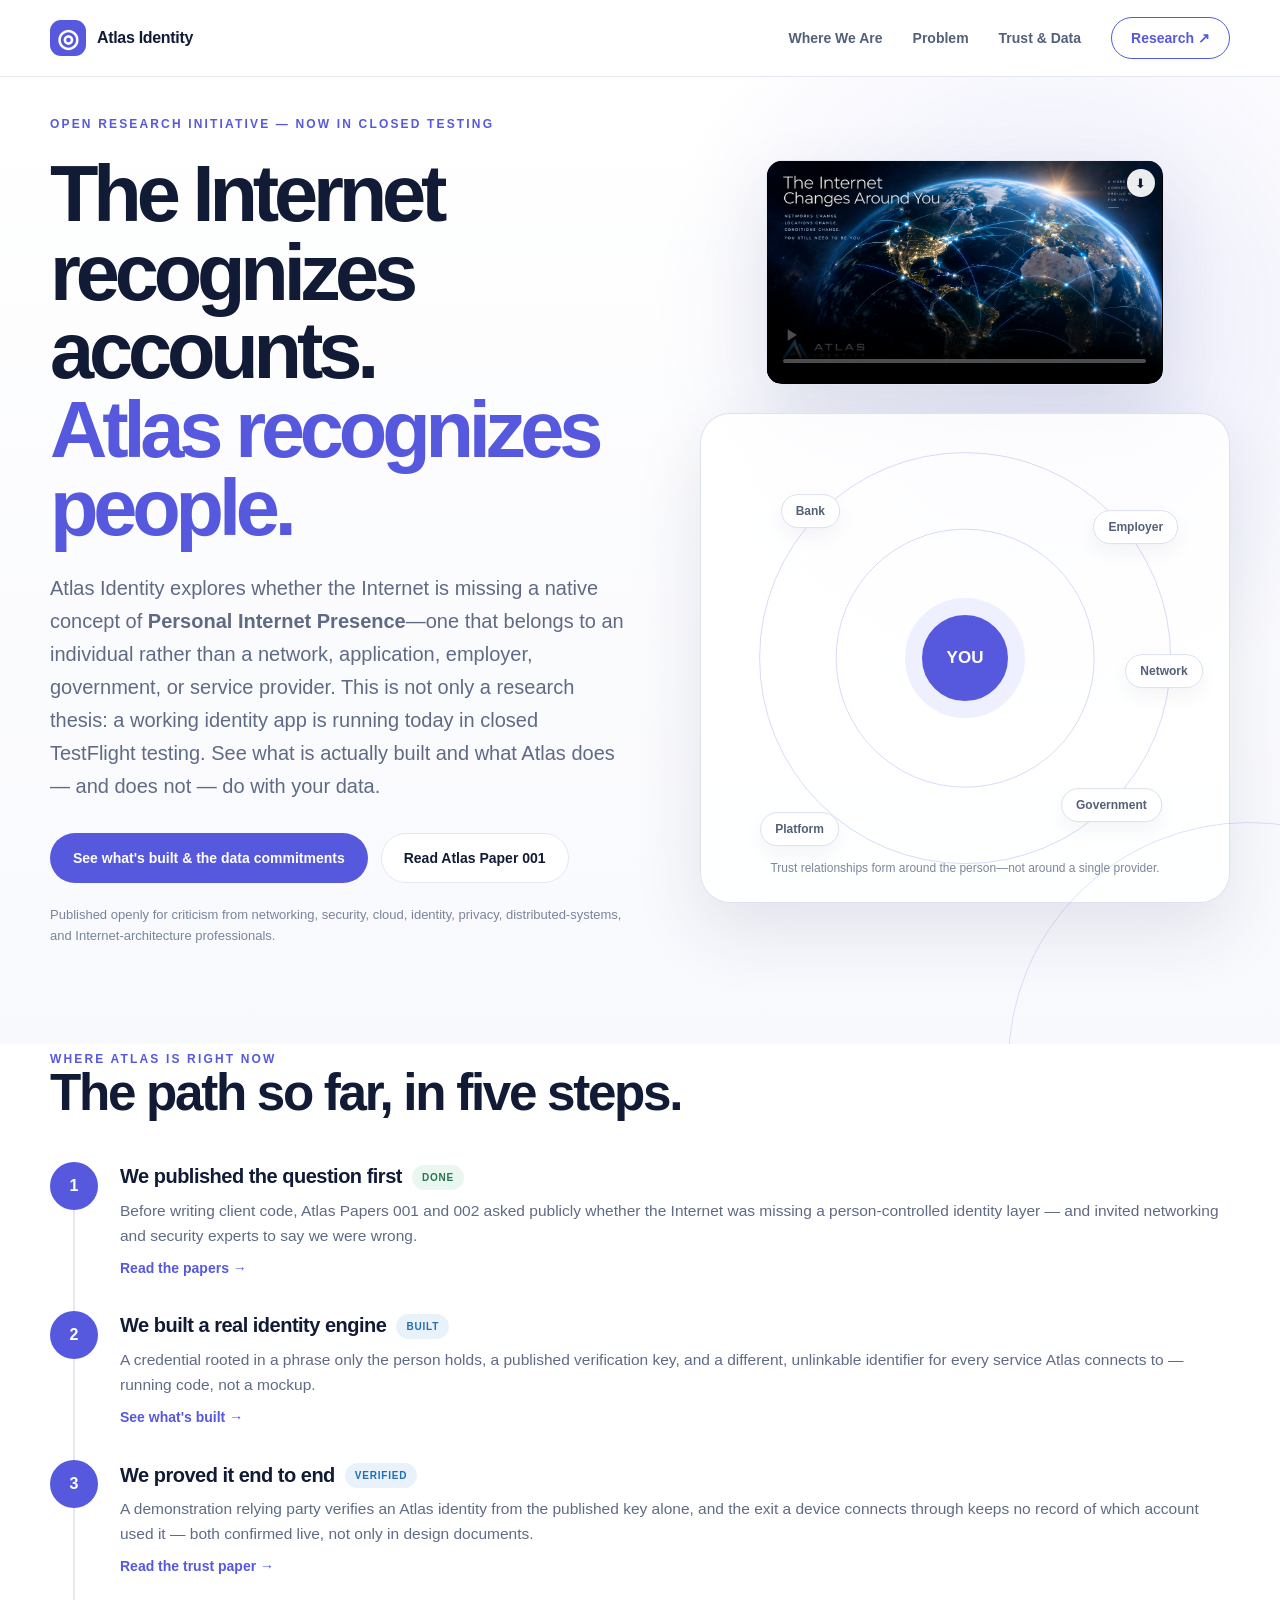
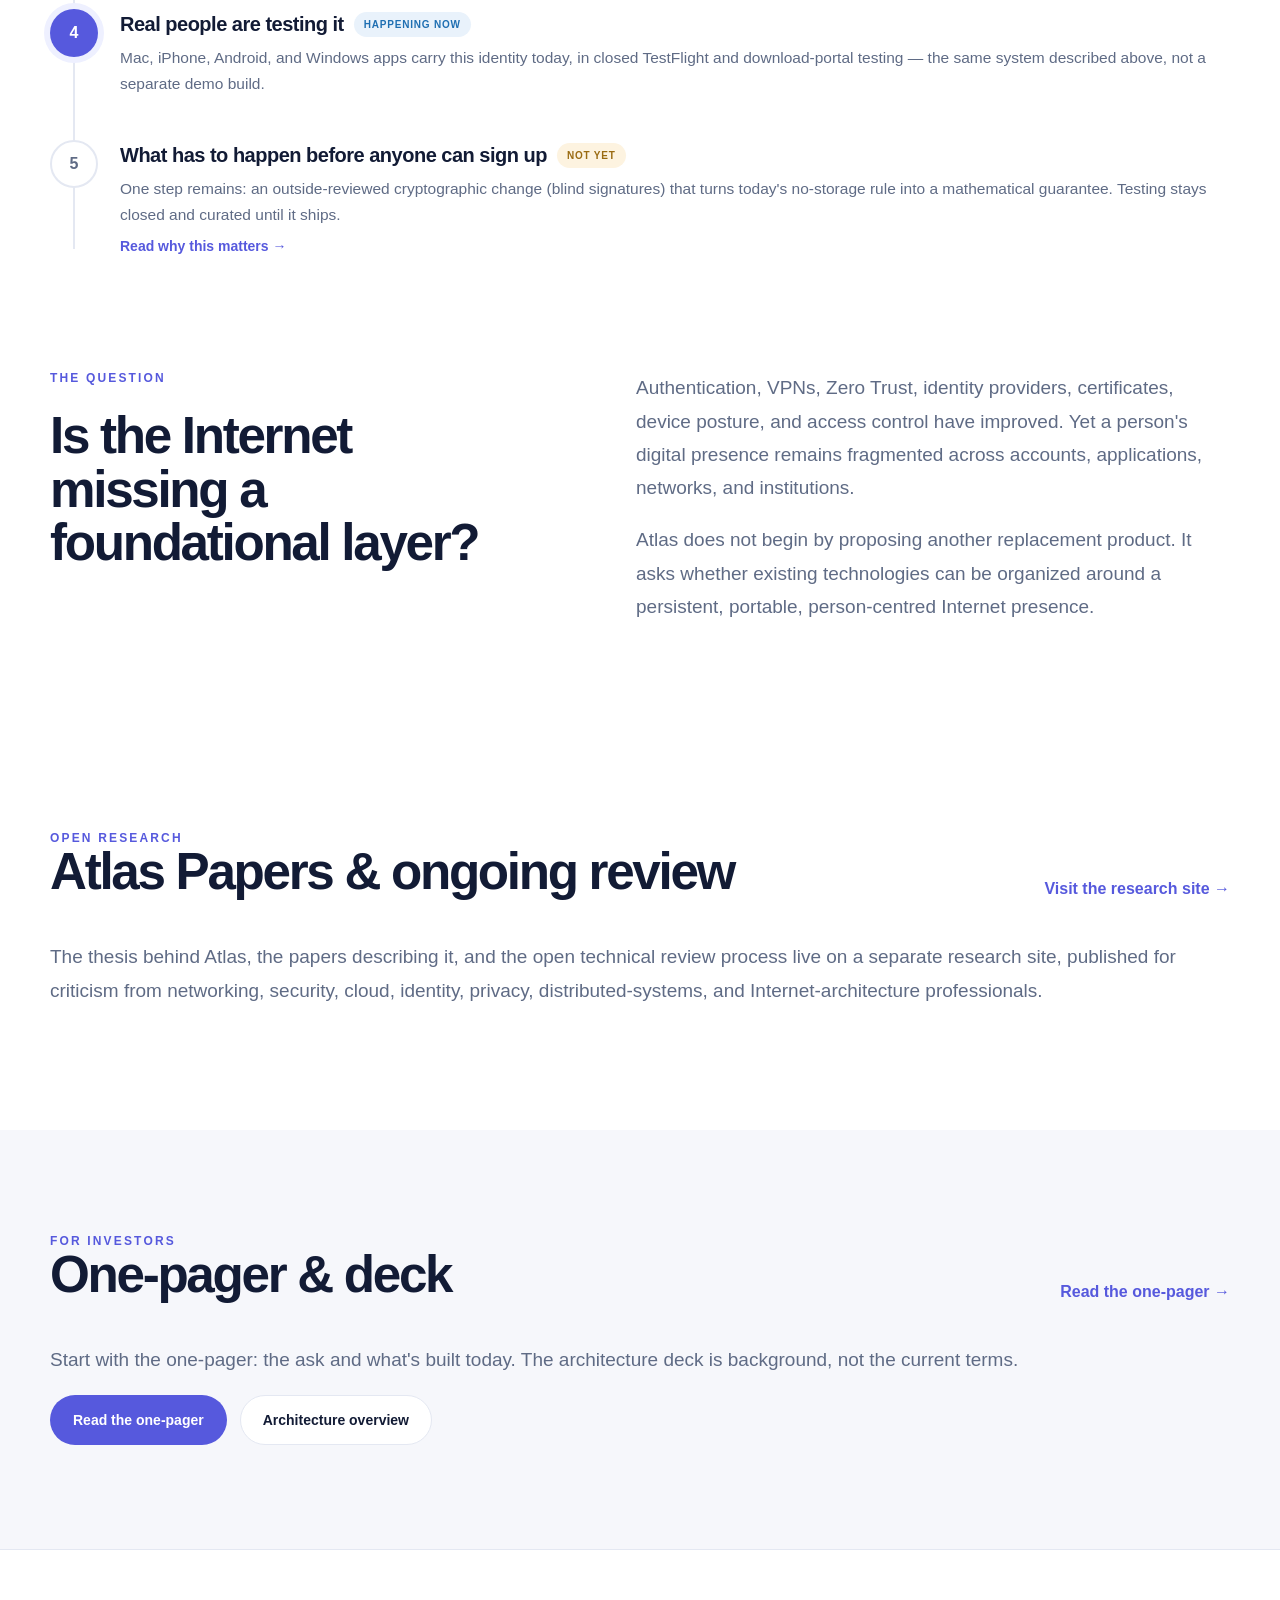
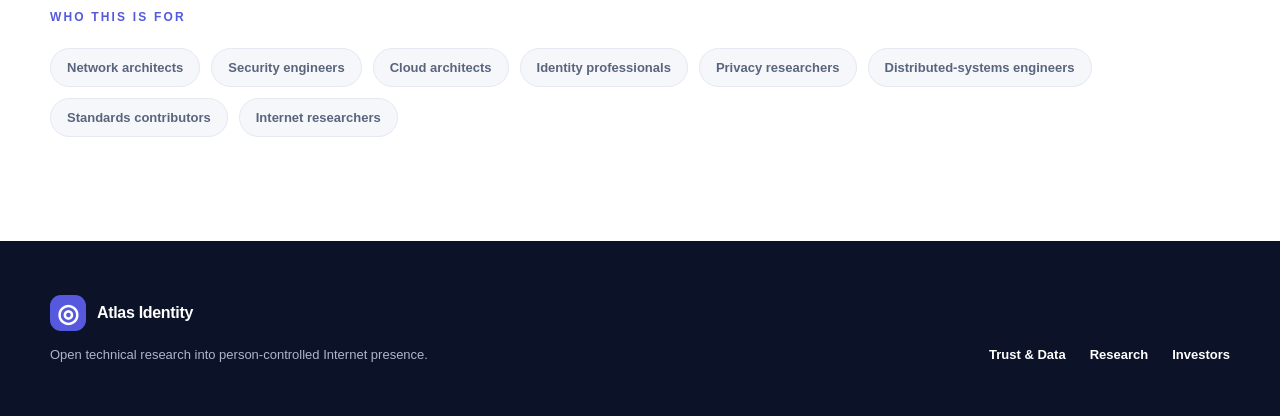
==== commit 999a4fdd: "Add Windows to the four-platform client story on one-pager, Trust, and homepage All four client apps" ====
--- a/index.html
+++ b/index.html
@@ -5,7 +5,7 @@
   <li class="journey-item is-done"><span class="journey-num">1</span><div class="journey-body"><div class="journey-head"><h3>We published the question first</h3><span class="status published">Done</span></div><p>Before writing client code, Atlas Papers 001 and 002 asked publicly whether the Internet was missing a person-controlled identity layer — and invited networking and security experts to say we were wrong.</p><a class="card-link" href="https://research.layer9i.com/research/">Read the papers →</a></div></li>
   <li class="journey-item is-done"><span class="journey-num">2</span><div class="journey-body"><div class="journey-head"><h3>We built a real identity engine</h3><span class="status live">Built</span></div><p>A credential rooted in a phrase only the person holds, a published verification key, and a different, unlinkable identifier for every service Atlas connects to — running code, not a mockup.</p><a class="card-link" href="trust.html">See what's built →</a></div></li>
   <li class="journey-item is-done"><span class="journey-num">3</span><div class="journey-body"><div class="journey-head"><h3>We proved it end to end</h3><span class="status live">Verified</span></div><p>A demonstration relying party verifies an Atlas identity from the published key alone, and the exit a device connects through keeps no record of which account used it — both confirmed live, not only in design documents.</p><a class="card-link" href="https://research.layer9i.com/research/papers/atlas-paper-003.html">Read the trust paper →</a></div></li>
-  <li class="journey-item is-now"><span class="journey-num">4</span><div class="journey-body"><div class="journey-head"><h3>Real people are testing it</h3><span class="status live">Happening now</span></div><p>Mac, iPhone, and Android apps carry this identity today, in closed TestFlight and download-portal testing — the same system described above, not a separate demo build.</p></div></li>
+  <li class="journey-item is-now"><span class="journey-num">4</span><div class="journey-body"><div class="journey-head"><h3>Real people are testing it</h3><span class="status live">Happening now</span></div><p>Mac, iPhone, Android, and Windows apps carry this identity today, in closed TestFlight and download-portal testing — the same system described above, not a separate demo build.</p></div></li>
   <li class="journey-item is-next"><span class="journey-num">5</span><div class="journey-body"><div class="journey-head"><h3>What has to happen before anyone can sign up</h3><span class="status open">Not yet</span></div><p>One step remains: an outside-reviewed cryptographic change (blind signatures) that turns today's no-storage rule into a mathematical guarantee. Testing stays closed and curated until it ships.</p><a class="card-link" href="trust.html#status">Read why this matters →</a></div></li>
 </ol></div></section>
 <section id="problem" class="section section-white"><div class="container split"><div><p class="eyebrow">The question</p><h2>Is the Internet missing a foundational layer?</h2></div><div class="prose"><p>Authentication, VPNs, Zero Trust, identity providers, certificates, device posture, and access control have improved. Yet a person's digital presence remains fragmented across accounts, applications, networks, and institutions.</p><p>Atlas does not begin by proposing another replacement product. It asks whether existing technologies can be organized around a persistent, portable, person-centred Internet presence.</p></div></div></section>
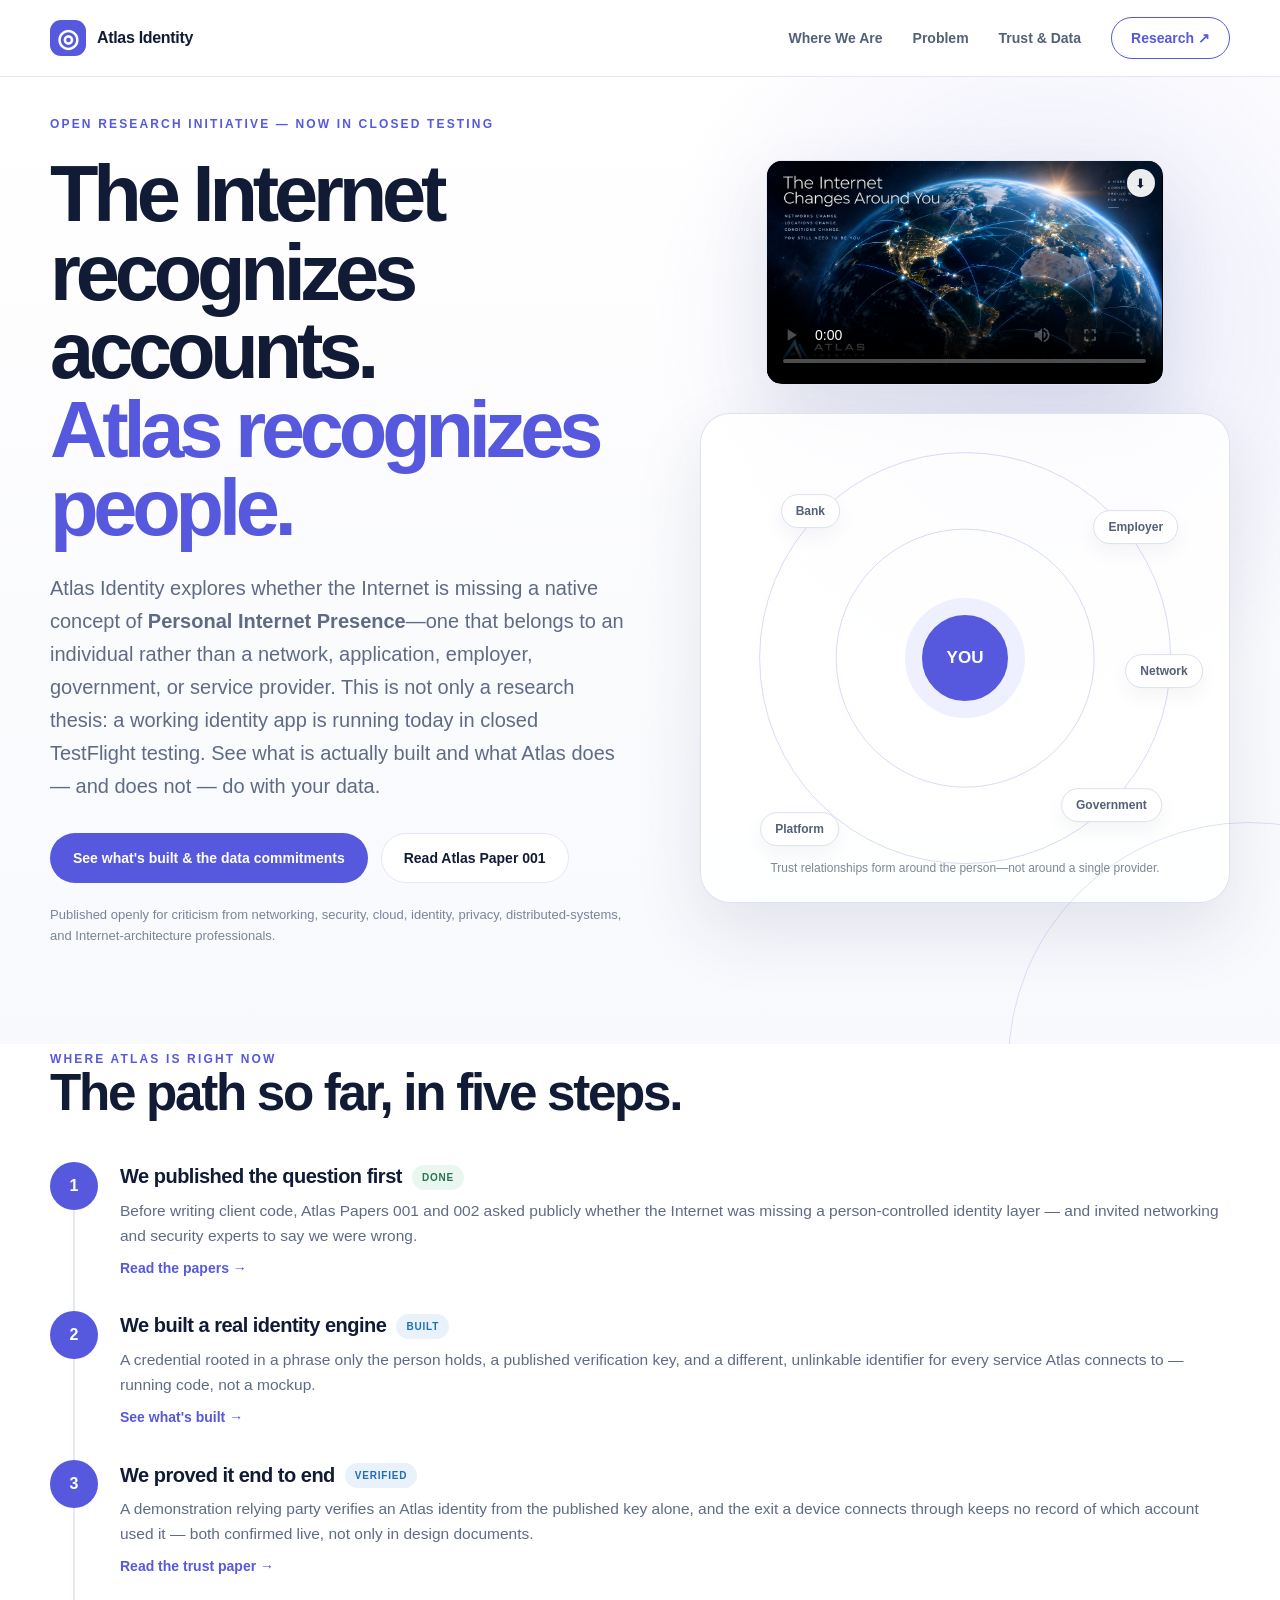
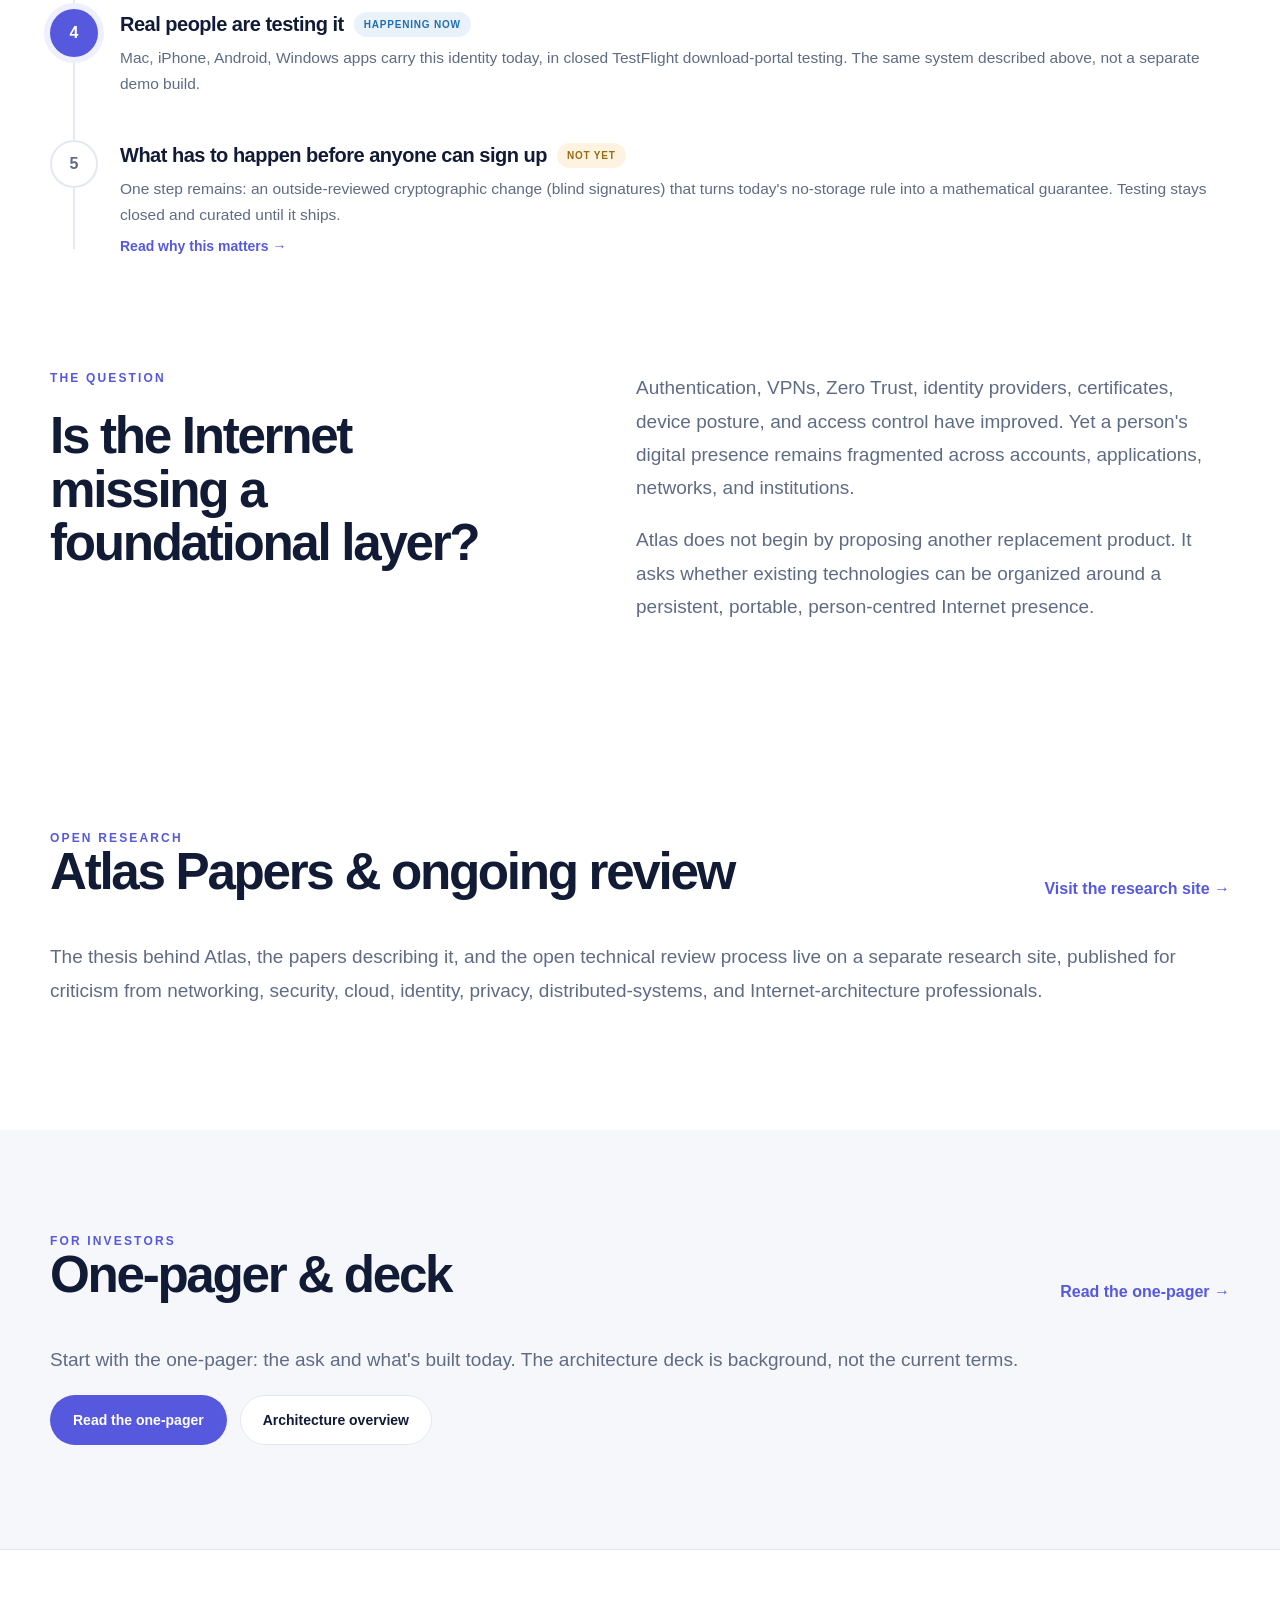
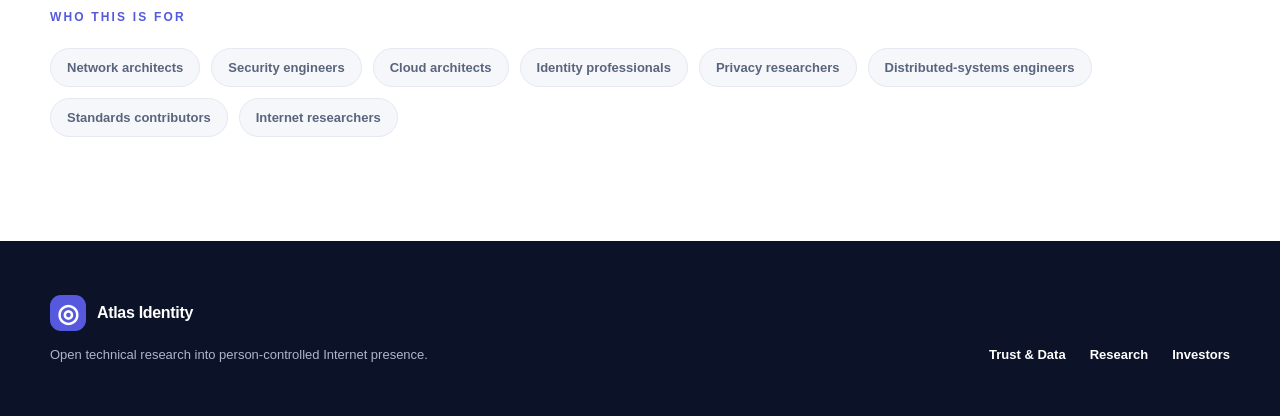
==== commit 76f0f8df: "Match reviewer's exact platform-story wording on one-pager, Trust, homepage Applied the four specifi" ====
--- a/index.html
+++ b/index.html
@@ -5,7 +5,7 @@
   <li class="journey-item is-done"><span class="journey-num">1</span><div class="journey-body"><div class="journey-head"><h3>We published the question first</h3><span class="status published">Done</span></div><p>Before writing client code, Atlas Papers 001 and 002 asked publicly whether the Internet was missing a person-controlled identity layer — and invited networking and security experts to say we were wrong.</p><a class="card-link" href="https://research.layer9i.com/research/">Read the papers →</a></div></li>
   <li class="journey-item is-done"><span class="journey-num">2</span><div class="journey-body"><div class="journey-head"><h3>We built a real identity engine</h3><span class="status live">Built</span></div><p>A credential rooted in a phrase only the person holds, a published verification key, and a different, unlinkable identifier for every service Atlas connects to — running code, not a mockup.</p><a class="card-link" href="trust.html">See what's built →</a></div></li>
   <li class="journey-item is-done"><span class="journey-num">3</span><div class="journey-body"><div class="journey-head"><h3>We proved it end to end</h3><span class="status live">Verified</span></div><p>A demonstration relying party verifies an Atlas identity from the published key alone, and the exit a device connects through keeps no record of which account used it — both confirmed live, not only in design documents.</p><a class="card-link" href="https://research.layer9i.com/research/papers/atlas-paper-003.html">Read the trust paper →</a></div></li>
-  <li class="journey-item is-now"><span class="journey-num">4</span><div class="journey-body"><div class="journey-head"><h3>Real people are testing it</h3><span class="status live">Happening now</span></div><p>Mac, iPhone, Android, and Windows apps carry this identity today, in closed TestFlight and download-portal testing — the same system described above, not a separate demo build.</p></div></li>
+  <li class="journey-item is-now"><span class="journey-num">4</span><div class="journey-body"><div class="journey-head"><h3>Real people are testing it</h3><span class="status live">Happening now</span></div><p>Mac, iPhone, Android, Windows apps carry this identity today, in closed TestFlight download-portal testing. The same system described above, not a separate demo build.</p></div></li>
   <li class="journey-item is-next"><span class="journey-num">5</span><div class="journey-body"><div class="journey-head"><h3>What has to happen before anyone can sign up</h3><span class="status open">Not yet</span></div><p>One step remains: an outside-reviewed cryptographic change (blind signatures) that turns today's no-storage rule into a mathematical guarantee. Testing stays closed and curated until it ships.</p><a class="card-link" href="trust.html#status">Read why this matters →</a></div></li>
 </ol></div></section>
 <section id="problem" class="section section-white"><div class="container split"><div><p class="eyebrow">The question</p><h2>Is the Internet missing a foundational layer?</h2></div><div class="prose"><p>Authentication, VPNs, Zero Trust, identity providers, certificates, device posture, and access control have improved. Yet a person's digital presence remains fragmented across accounts, applications, networks, and institutions.</p><p>Atlas does not begin by proposing another replacement product. It asks whether existing technologies can be organized around a persistent, portable, person-centred Internet presence.</p></div></div></section>
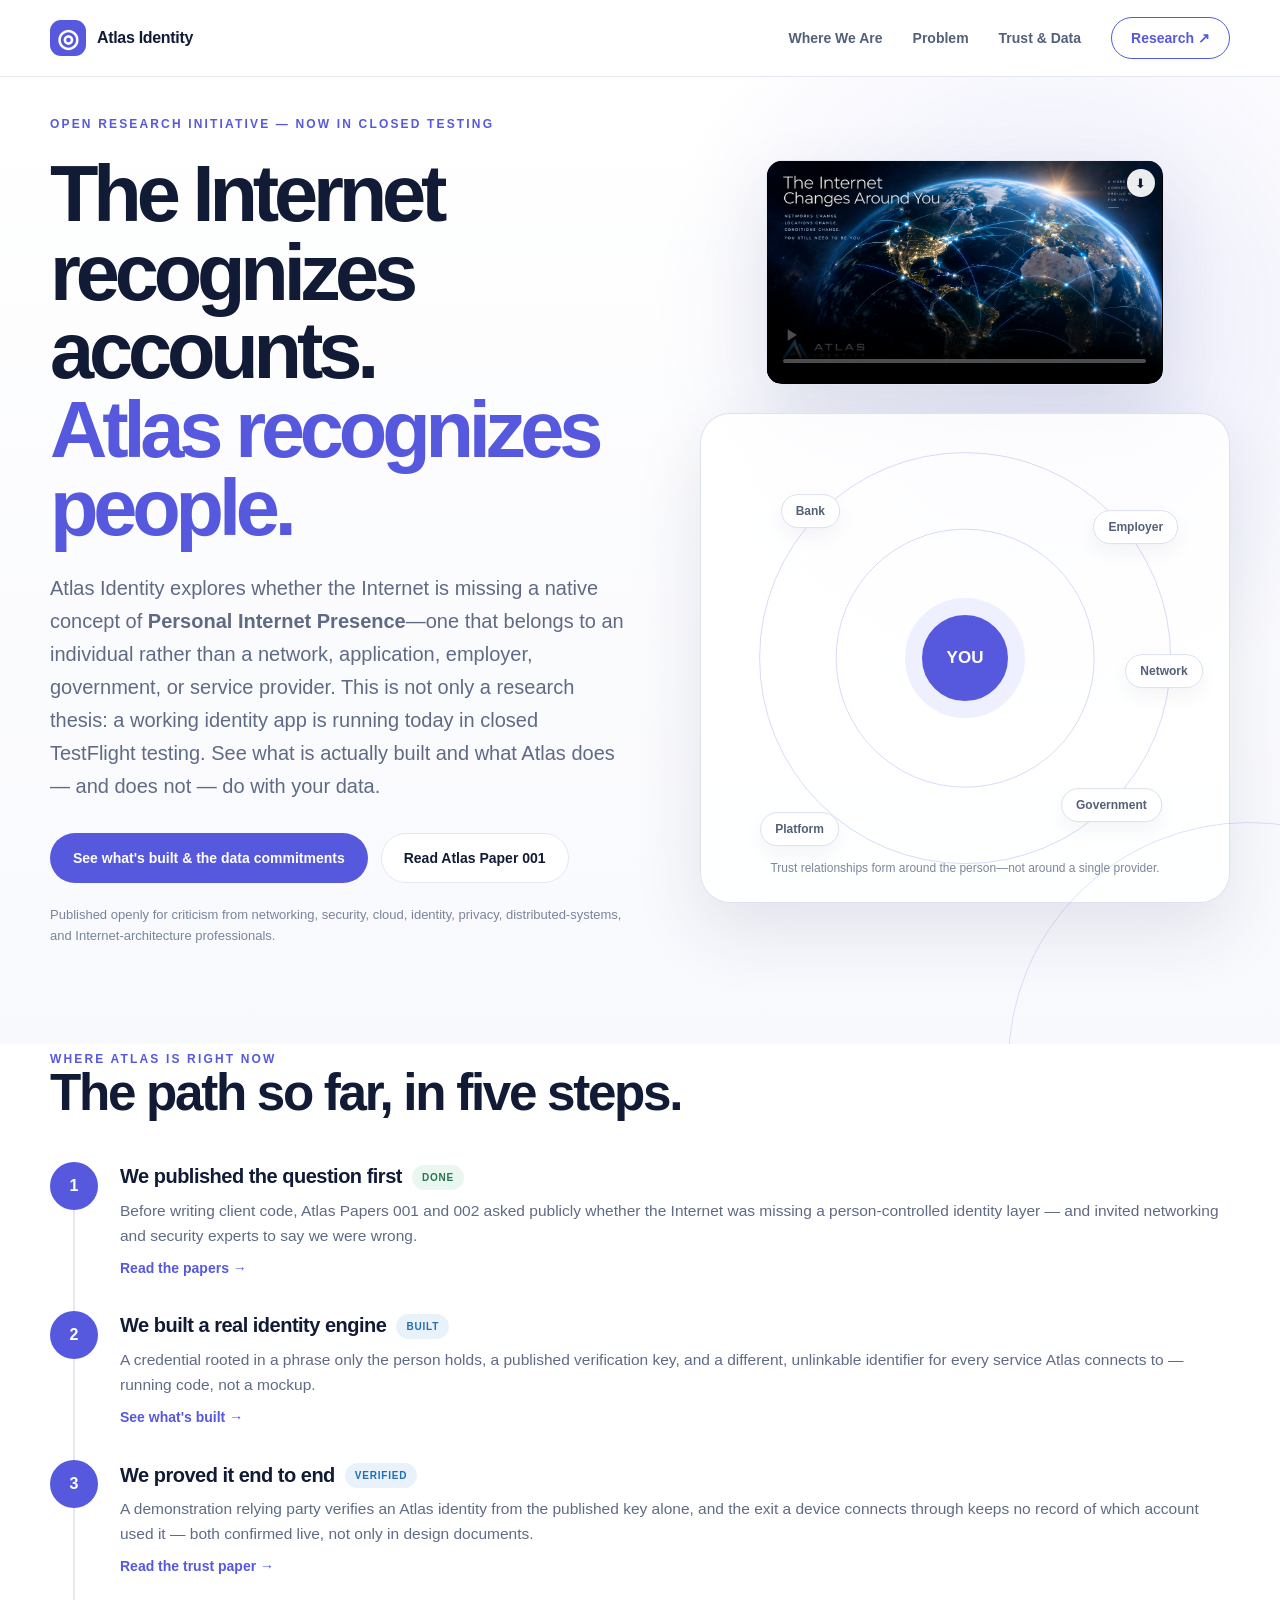
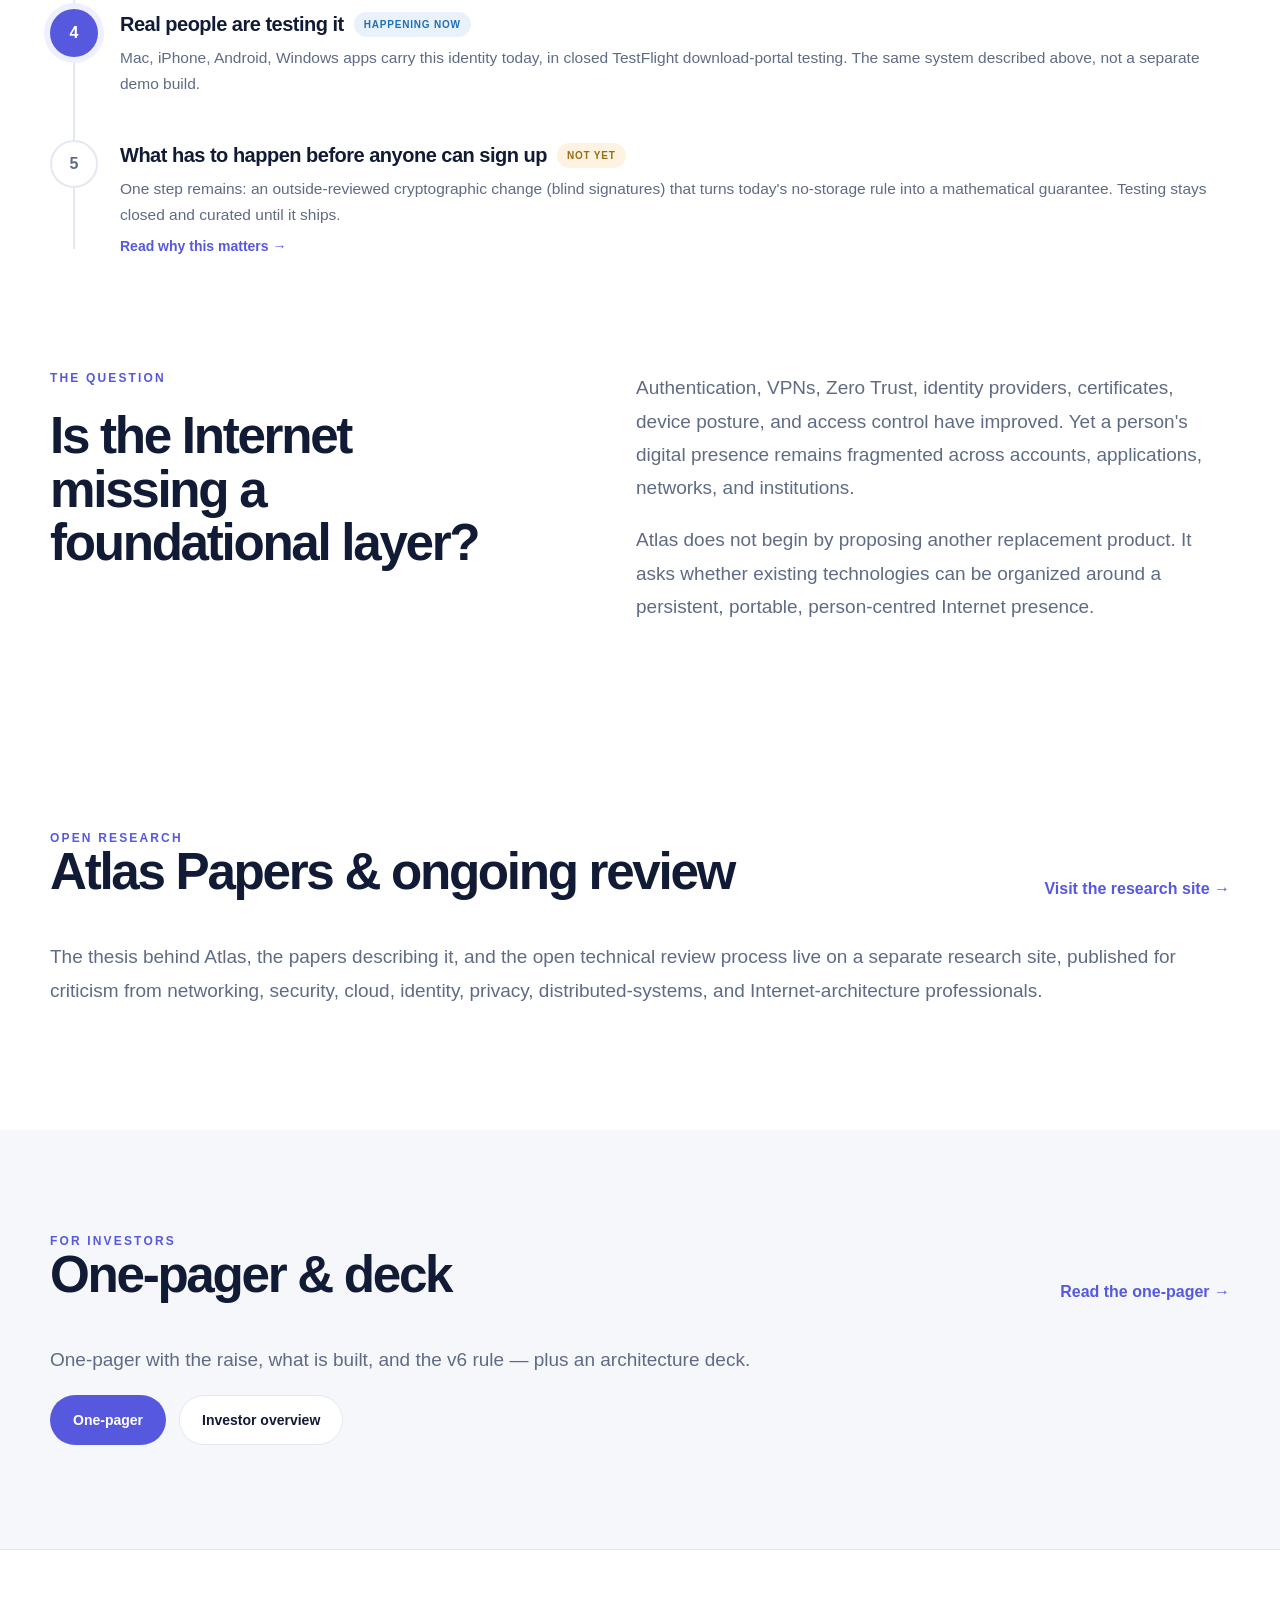
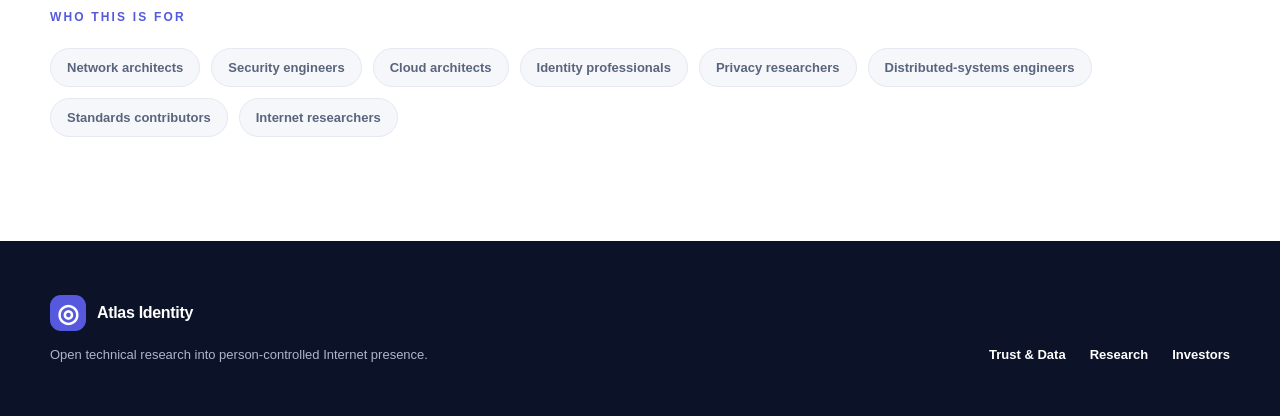
==== commit 71dd8d49: "Paste reviewer's INVESTOR-PAGE.md body onto /atlas/investors/, keep deck below it Full rewrite of th" ====
--- a/index.html
+++ b/index.html
@@ -10,6 +10,6 @@
 </ol></div></section>
 <section id="problem" class="section section-white"><div class="container split"><div><p class="eyebrow">The question</p><h2>Is the Internet missing a foundational layer?</h2></div><div class="prose"><p>Authentication, VPNs, Zero Trust, identity providers, certificates, device posture, and access control have improved. Yet a person's digital presence remains fragmented across accounts, applications, networks, and institutions.</p><p>Atlas does not begin by proposing another replacement product. It asks whether existing technologies can be organized around a persistent, portable, person-centred Internet presence.</p></div></div></section>
 <section class="section section-white"><div class="container"><div class="section-heading"><div><p class="eyebrow">Open research</p><h2>Atlas Papers &amp; ongoing review</h2></div><a class="text-link" href="https://research.layer9i.com">Visit the research site →</a></div><p class="prose">The thesis behind Atlas, the papers describing it, and the open technical review process live on a separate research site, published for criticism from networking, security, cloud, identity, privacy, distributed-systems, and Internet-architecture professionals.</p></div></section>
-<section class="section"><div class="container"><div class="section-heading"><div><p class="eyebrow">For investors</p><h2>One-pager &amp; deck</h2></div><a class="text-link" href="atlas/one-pager/">Read the one-pager →</a></div><p class="prose">Start with the one-pager: the ask and what's built today. The architecture deck is background, not the current terms.</p><div class="hero-actions"><a class="button button-primary" href="atlas/one-pager/">Read the one-pager</a><a class="button button-secondary" href="atlas/investors/">Architecture overview</a></div></div></section>
+<section class="section"><div class="container"><div class="section-heading"><div><p class="eyebrow">For investors</p><h2>One-pager &amp; deck</h2></div><a class="text-link" href="atlas/one-pager/">Read the one-pager →</a></div><p class="prose">One-pager with the raise, what is built, and the v6 rule — plus an architecture deck.</p><div class="hero-actions"><a class="button button-primary" href="atlas/one-pager/">One-pager</a><a class="button button-secondary" href="atlas/investors/">Investor overview</a></div></div></section>
 <section class="section audience"><div class="container"><p class="eyebrow">Who this is for</p><div class="audience-list"><span>Network architects</span><span>Security engineers</span><span>Cloud architects</span><span>Identity professionals</span><span>Privacy researchers</span><span>Distributed-systems engineers</span><span>Standards contributors</span><span>Internet researchers</span></div></div></section></main>
 <footer class="site-footer"><div class="container footer-grid"><div><a class="brand footer-brand" href="./"><span class="brand-mark">◎</span><span>Atlas Identity</span></a><p>Open technical research into person-controlled Internet presence.</p></div><div class="footer-links"><a href="trust.html">Trust &amp; Data</a><a href="https://research.layer9i.com">Research</a><a href="atlas/investors/">Investors</a></div></div></footer><script src="assets/js/site.js"></script></body></html>
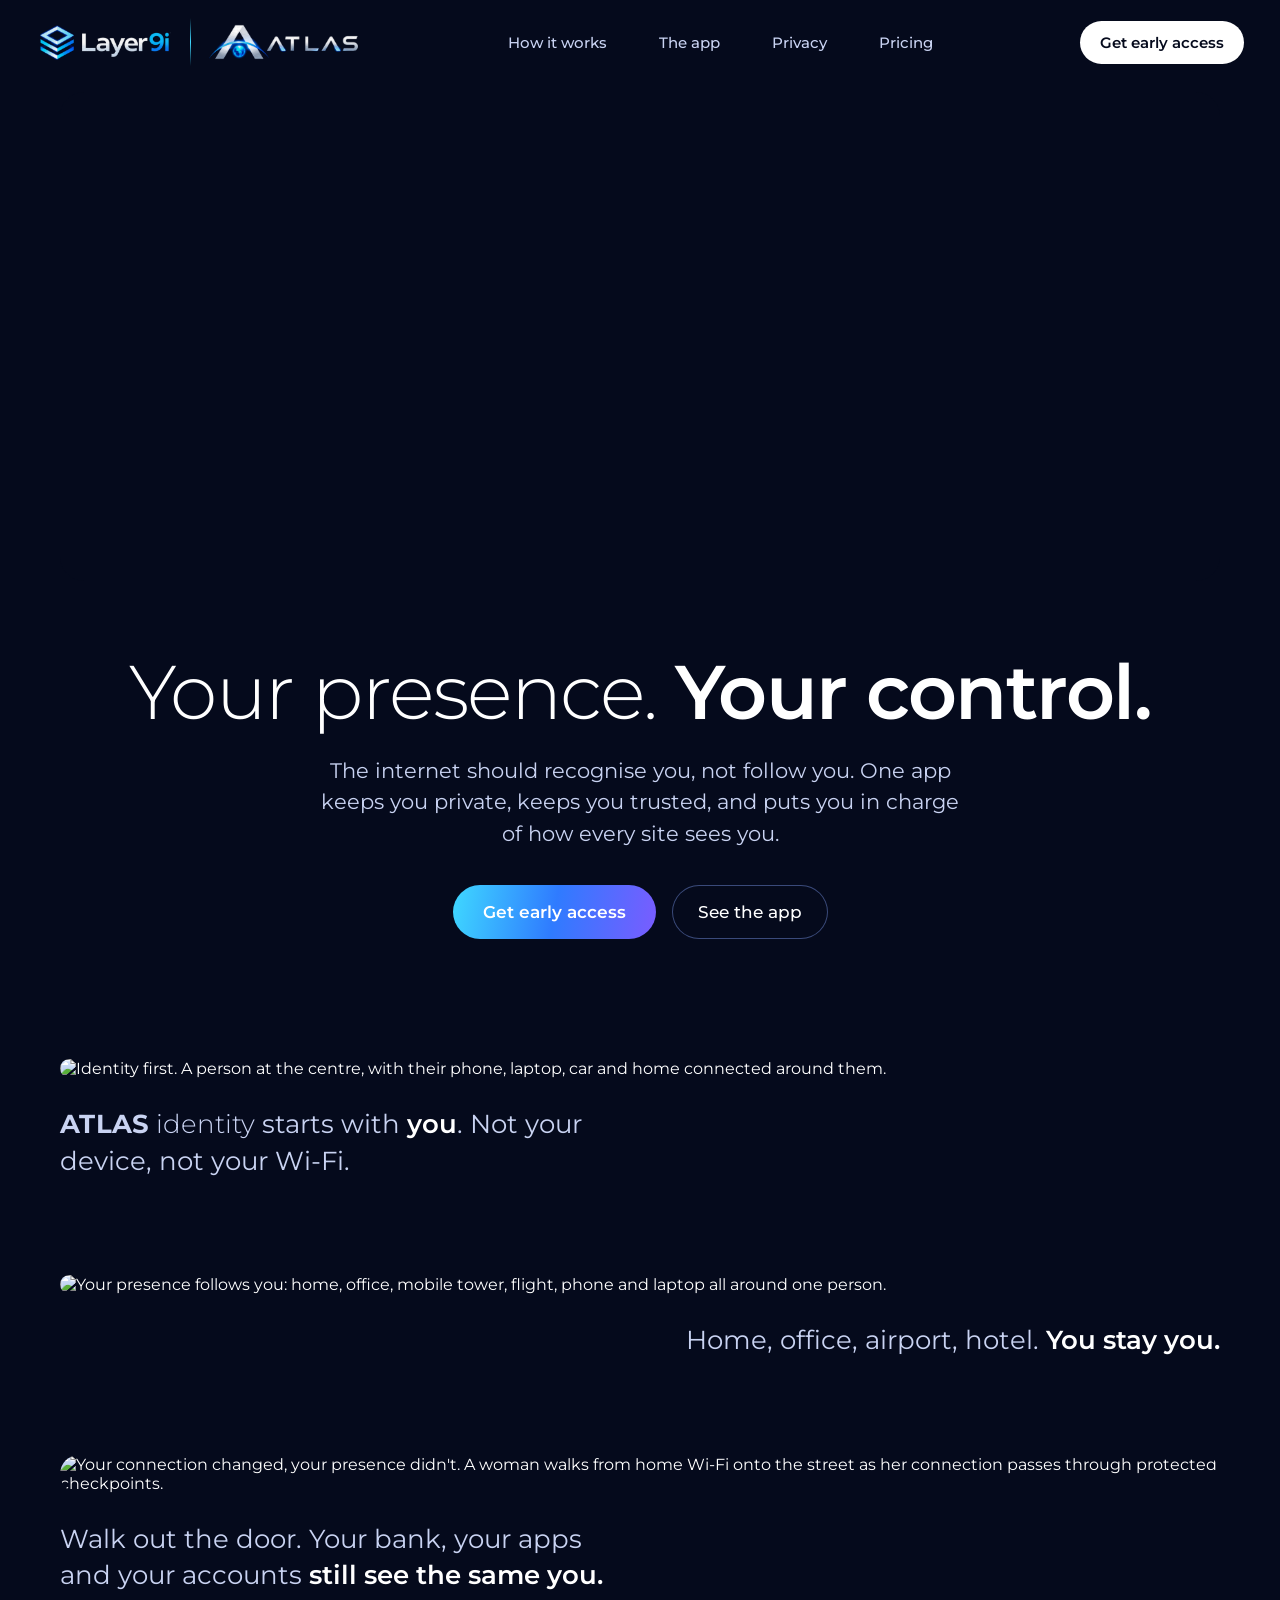
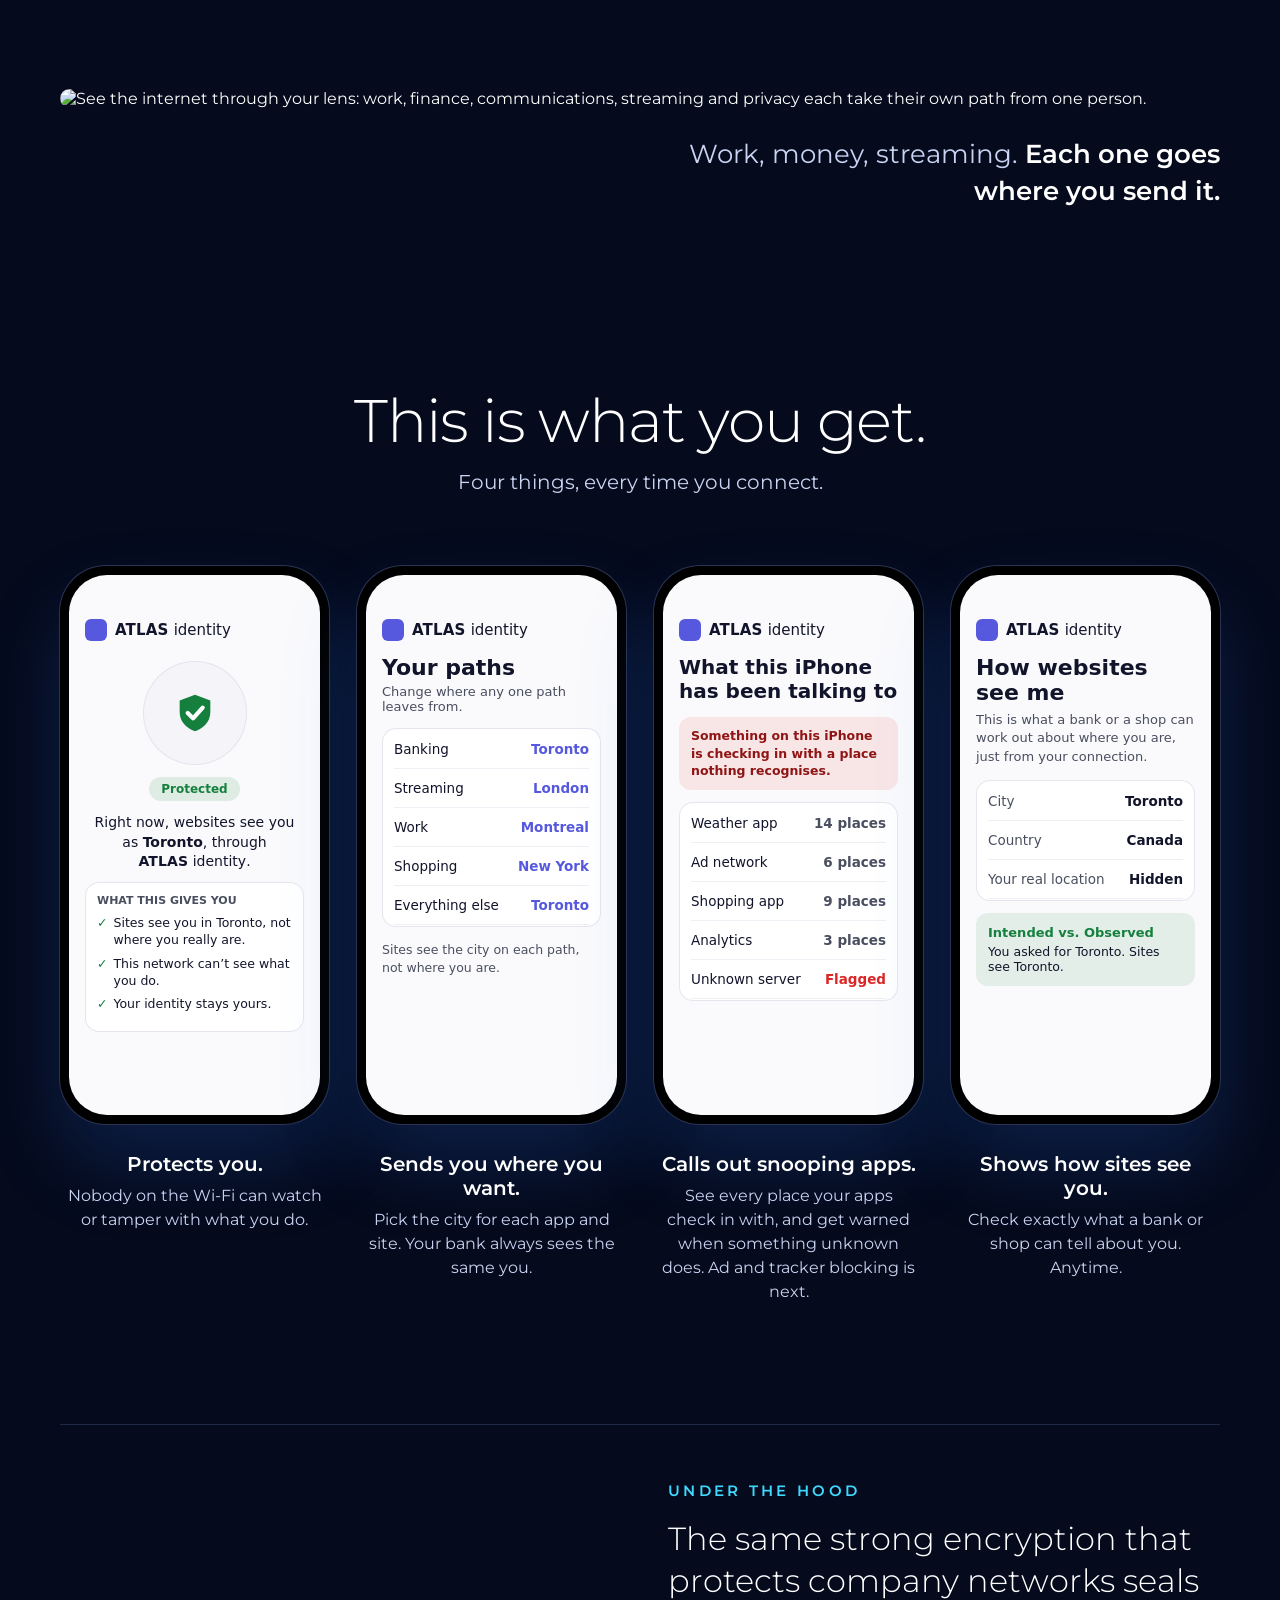
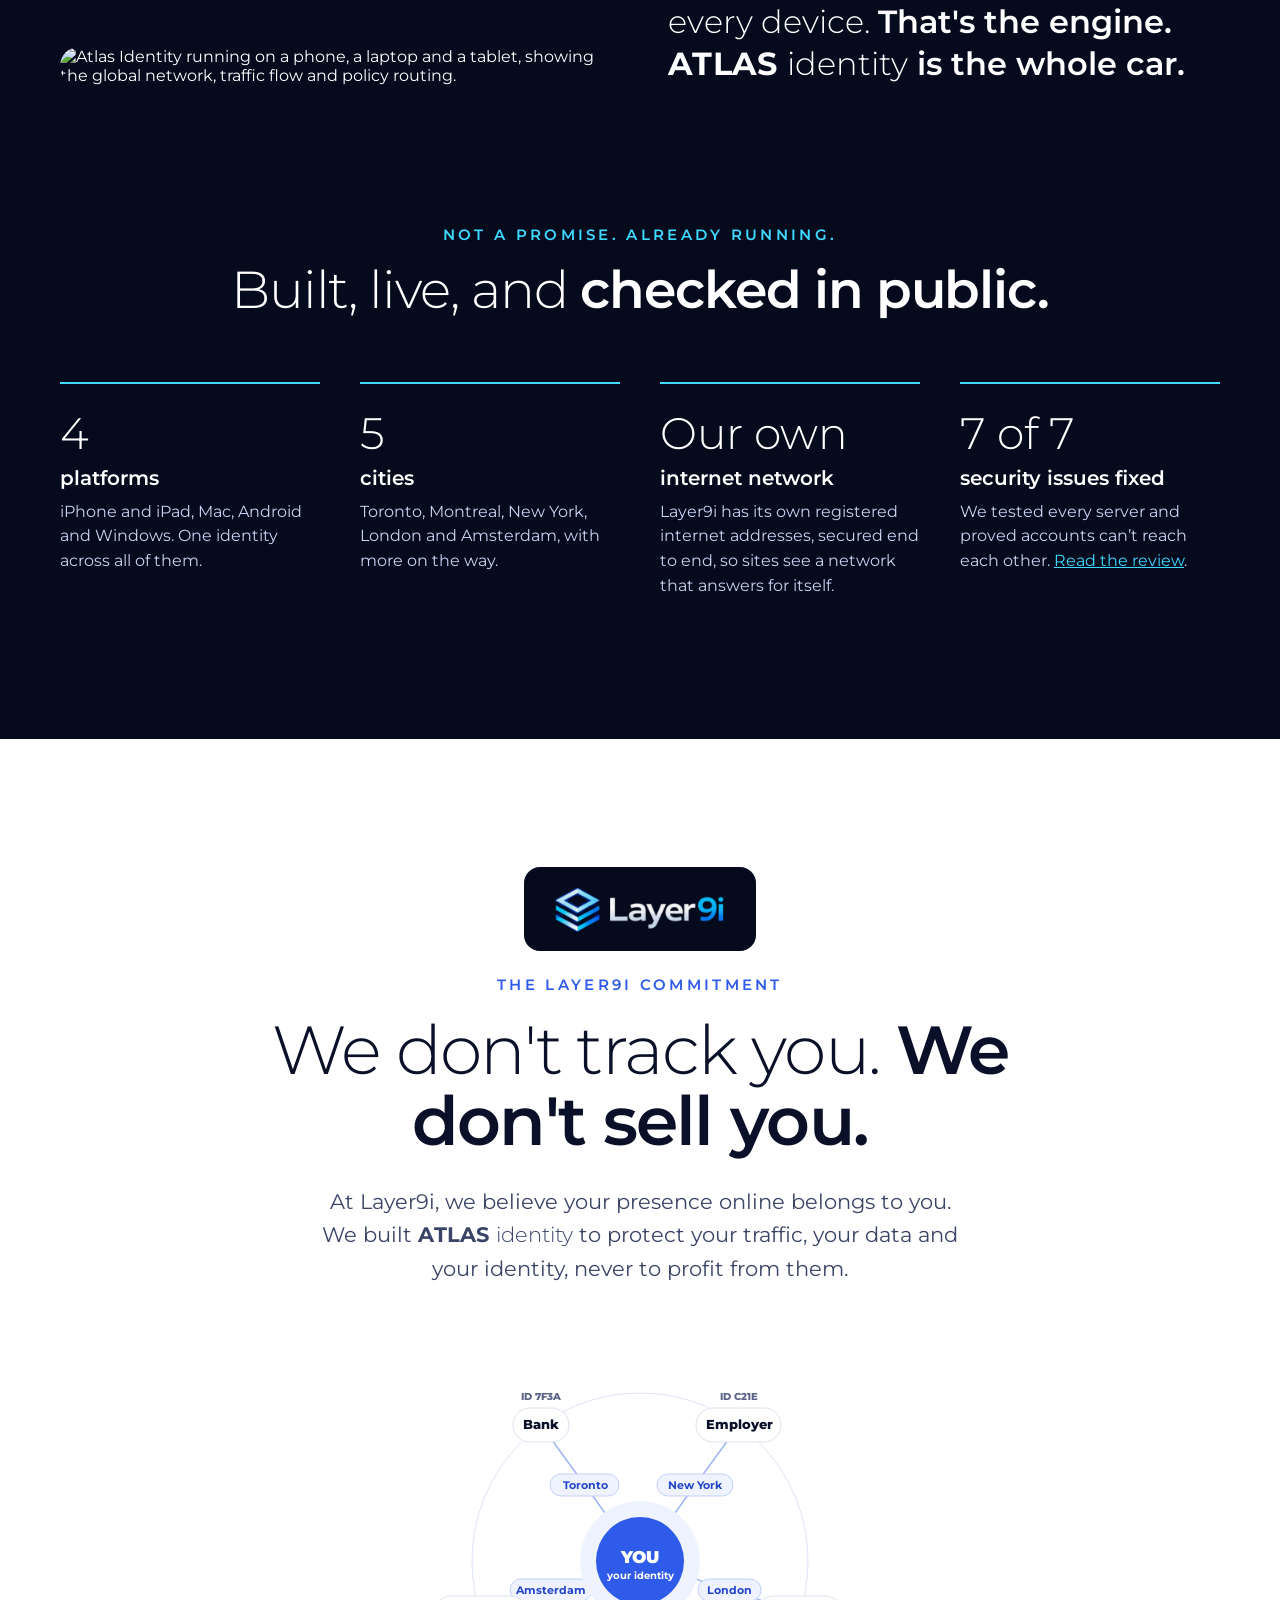
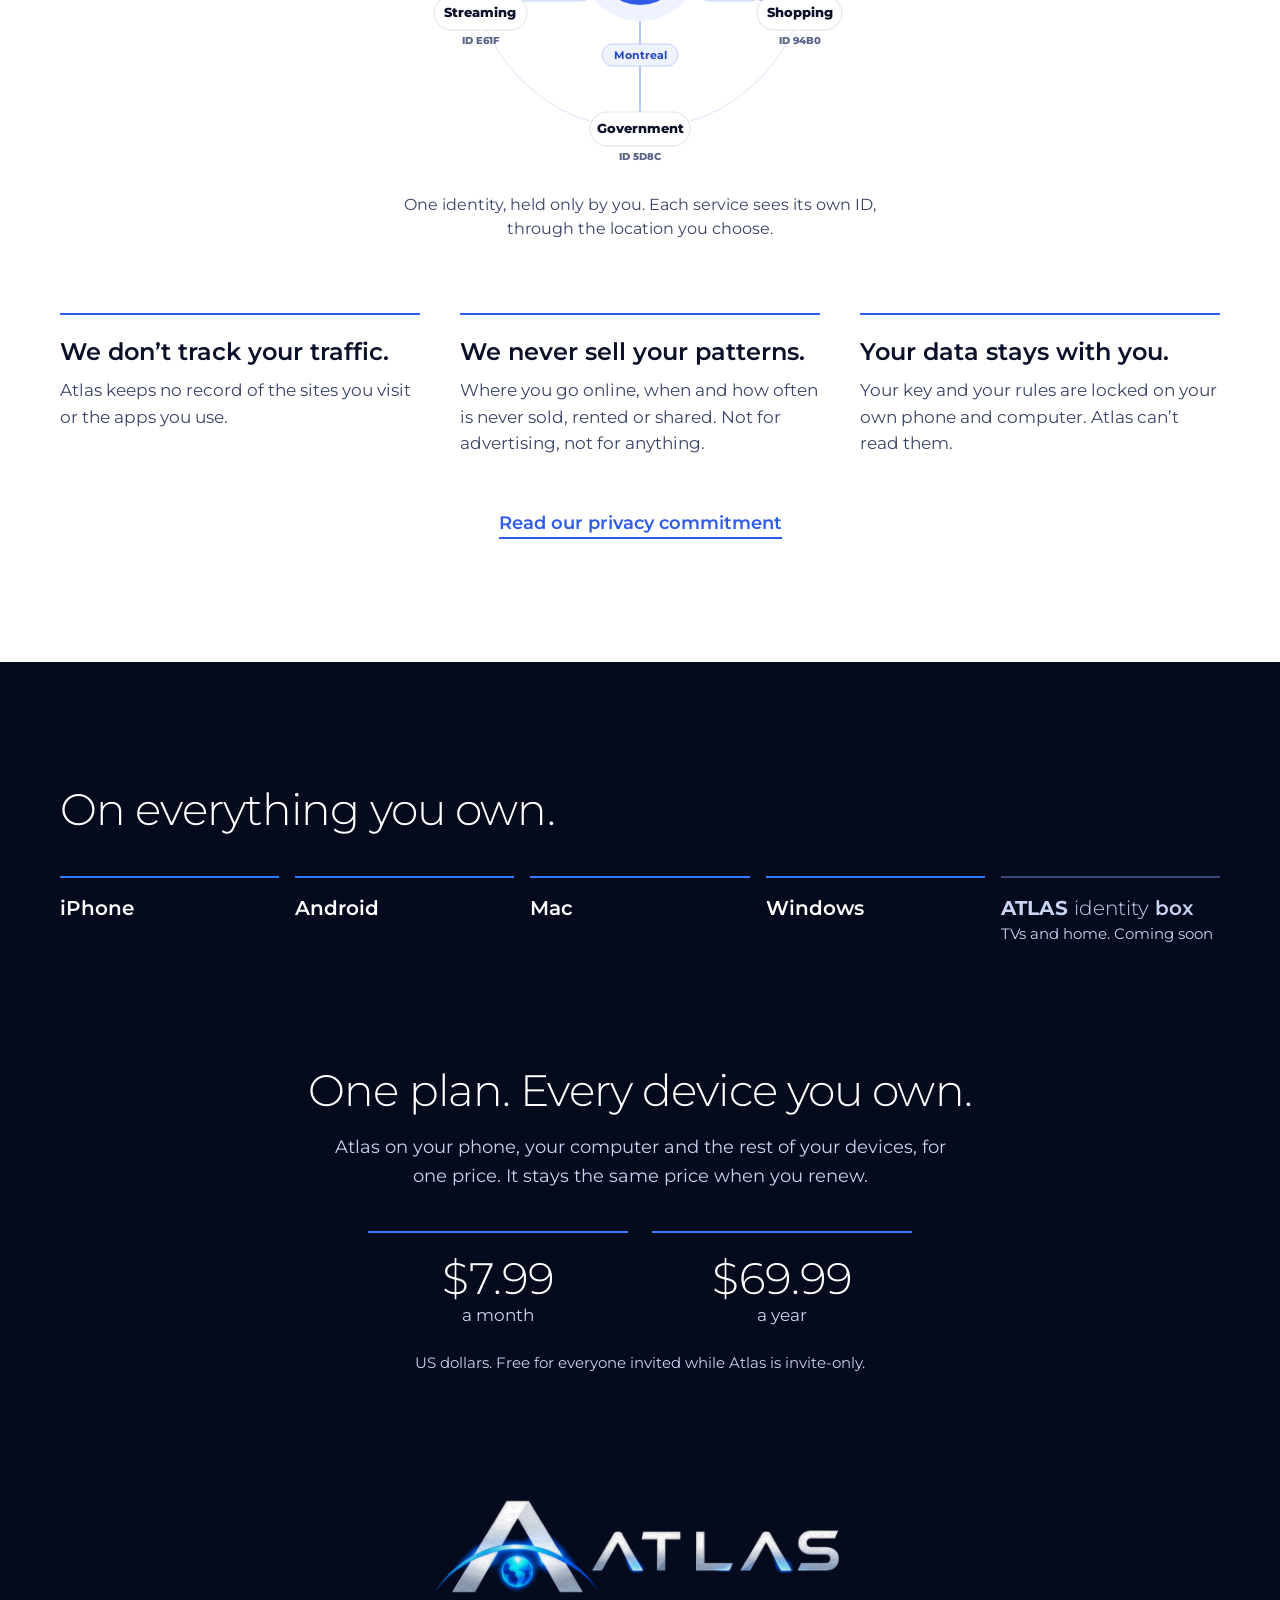
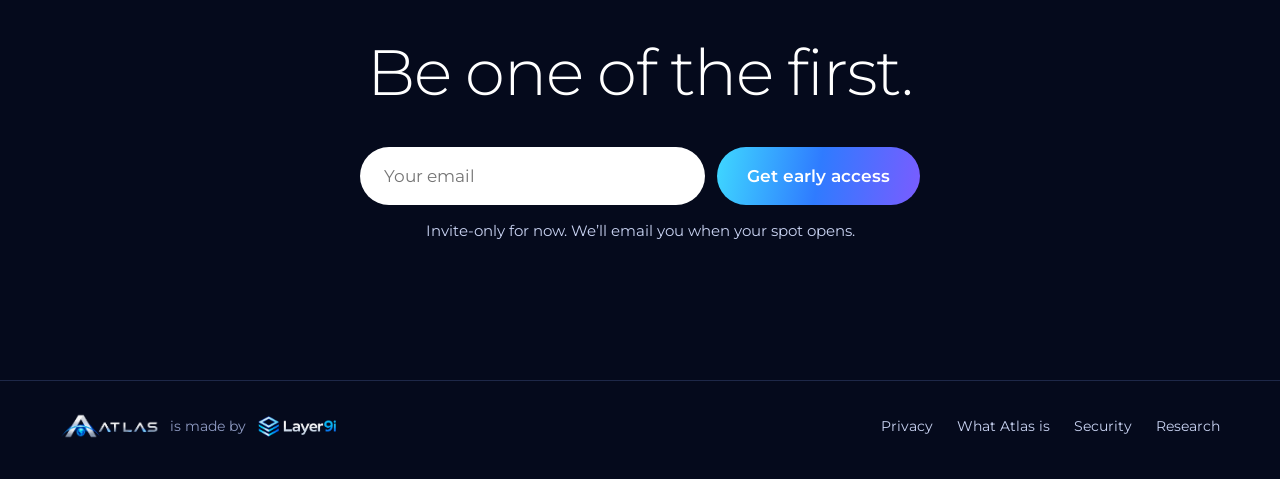
==== commit eaf10a52: "Site: approved Layer9i and Atlas logos in the menu bar, footers and home page (#330) Co-authored-by:" ====
--- a/index.html
+++ b/index.html
@@ -1,15 +1,318 @@
-<!doctype html><html lang="en"><head><meta charset="utf-8"><meta name="viewport" content="width=device-width,initial-scale=1"><meta name="description" content="Atlas Identity is an open research initiative exploring a person-controlled Internet presence, with a working identity app now in closed TestFlight testing."><title>Atlas Identity — Open Internet Architecture Research</title><link rel="stylesheet" href="style.css"></head><body>
-<header class="site-header"><div class="container nav-wrap"><a class="brand" href="./"><span class="brand-mark">◎</span><span>Atlas Identity</span></a><button class="menu-toggle" aria-expanded="false" aria-controls="site-nav">Menu</button><nav id="site-nav" class="site-nav"><a href="#progress">Where We Are</a><a href="#problem">Problem</a><a href="trust.html">Trust &amp; Data</a><a class="nav-button" href="https://research.layer9i.com">Research ↗</a></nav></div></header>
-<main><section class="hero"><div class="container hero-grid"><div><p class="eyebrow">Open research initiative — now in closed testing</p><h1>The Internet recognizes accounts.<span>Atlas recognizes people.</span></h1><p class="hero-intro">Atlas Identity explores whether the Internet is missing a native concept of <strong>Personal Internet Presence</strong>—one that belongs to an individual rather than a network, application, employer, government, or service provider. This is not only a research thesis: a working identity app is running today in closed TestFlight testing. See <a href="trust.html">what is actually built and what Atlas does — and does not — do with your data</a>.</p><div class="hero-actions"><a class="button button-primary" href="trust.html">See what's built &amp; the data commitments</a><a class="button button-secondary" href="https://research.layer9i.com/research/papers/atlas-paper-001.html">Read Atlas Paper 001</a></div><p class="microcopy">Published openly for criticism from networking, security, cloud, identity, privacy, distributed-systems, and Internet-architecture professionals.</p></div><div class="hero-visual"><div class="hero-video-badge" aria-label="Atlas Identity overview video"><video controls playsinline preload="metadata" poster="assets/video/atlas-identity-overview-poster.png"><source src="assets/video/atlas-identity-overview.mp4" type="video/mp4"></video><a class="hero-video-badge-download" href="assets/video/atlas-identity-overview.mp4" download title="Download video">⬇</a></div><div class="presence-card" aria-label="Personal Internet Presence relationship diagram"><div class="orbit orbit-outer"><span class="node node-bank">Bank</span><span class="node node-employer">Employer</span><span class="node node-network">Network</span><span class="node node-government">Government</span><span class="node node-platform">Platform</span></div><div class="orbit orbit-inner"></div><div class="presence-center">You</div><p class="diagram-caption">Trust relationships form around the person—not around a single provider.</p></div></div></div></section>
-<section id="progress" class="section journey"><div class="container"><div class="section-heading"><div><p class="eyebrow">Where Atlas is right now</p><h2>The path so far, in five steps.</h2></div></div><ol class="journey-list">
-  <li class="journey-item is-done"><span class="journey-num">1</span><div class="journey-body"><div class="journey-head"><h3>We published the question first</h3><span class="status published">Done</span></div><p>Before writing client code, Atlas Papers 001 and 002 asked publicly whether the Internet was missing a person-controlled identity layer — and invited networking and security experts to say we were wrong.</p><a class="card-link" href="https://research.layer9i.com/research/">Read the papers →</a></div></li>
-  <li class="journey-item is-done"><span class="journey-num">2</span><div class="journey-body"><div class="journey-head"><h3>We built a real identity engine</h3><span class="status live">Built</span></div><p>A credential rooted in a phrase only the person holds, a published verification key, and a different, unlinkable identifier for every service Atlas connects to — running code, not a mockup.</p><a class="card-link" href="trust.html">See what's built →</a></div></li>
-  <li class="journey-item is-done"><span class="journey-num">3</span><div class="journey-body"><div class="journey-head"><h3>We proved it end to end</h3><span class="status live">Verified</span></div><p>A demonstration relying party verifies an Atlas identity from the published key alone, and the exit a device connects through keeps no record of which account used it — both confirmed live, not only in design documents.</p><a class="card-link" href="https://research.layer9i.com/research/papers/atlas-paper-003.html">Read the trust paper →</a></div></li>
-  <li class="journey-item is-now"><span class="journey-num">4</span><div class="journey-body"><div class="journey-head"><h3>Real people are testing it</h3><span class="status live">Happening now</span></div><p>Mac, iPhone, Android, Windows apps carry this identity today, in closed TestFlight download-portal testing. The same system described above, not a separate demo build.</p></div></li>
-  <li class="journey-item is-next"><span class="journey-num">5</span><div class="journey-body"><div class="journey-head"><h3>What has to happen before anyone can sign up</h3><span class="status open">Not yet</span></div><p>One step remains: an outside-reviewed cryptographic change (blind signatures) that turns today's no-storage rule into a mathematical guarantee. Testing stays closed and curated until it ships.</p><a class="card-link" href="trust.html#status">Read why this matters →</a></div></li>
-</ol></div></section>
-<section id="problem" class="section section-white"><div class="container split"><div><p class="eyebrow">The question</p><h2>Is the Internet missing a foundational layer?</h2></div><div class="prose"><p>Authentication, VPNs, Zero Trust, identity providers, certificates, device posture, and access control have improved. Yet a person's digital presence remains fragmented across accounts, applications, networks, and institutions.</p><p>Atlas does not begin by proposing another replacement product. It asks whether existing technologies can be organized around a persistent, portable, person-centred Internet presence.</p></div></div></section>
-<section class="section section-white"><div class="container"><div class="section-heading"><div><p class="eyebrow">Open research</p><h2>Atlas Papers &amp; ongoing review</h2></div><a class="text-link" href="https://research.layer9i.com">Visit the research site →</a></div><p class="prose">The thesis behind Atlas, the papers describing it, and the open technical review process live on a separate research site, published for criticism from networking, security, cloud, identity, privacy, distributed-systems, and Internet-architecture professionals.</p></div></section>
-<section class="section"><div class="container"><div class="section-heading"><div><p class="eyebrow">For investors</p><h2>One-pager &amp; deck</h2></div><a class="text-link" href="atlas/one-pager/">Read the one-pager →</a></div><p class="prose">One-pager with the raise, what is built, and the v6 rule — plus an architecture deck.</p><div class="hero-actions"><a class="button button-primary" href="atlas/one-pager/">One-pager</a><a class="button button-secondary" href="atlas/investors/">Investor overview</a></div></div></section>
-<section class="section audience"><div class="container"><p class="eyebrow">Who this is for</p><div class="audience-list"><span>Network architects</span><span>Security engineers</span><span>Cloud architects</span><span>Identity professionals</span><span>Privacy researchers</span><span>Distributed-systems engineers</span><span>Standards contributors</span><span>Internet researchers</span></div></div></section></main>
-<footer class="site-footer"><div class="container footer-grid"><div><a class="brand footer-brand" href="./"><span class="brand-mark">◎</span><span>Atlas Identity</span></a><p>Open technical research into person-controlled Internet presence.</p></div><div class="footer-links"><a href="trust.html">Trust &amp; Data</a><a href="https://research.layer9i.com">Research</a><a href="atlas/investors/">Investors</a></div></div></footer><script src="assets/js/site.js"></script></body></html>
+<!doctype html>
+<html lang="en">
+<head>
+  <meta charset="utf-8">
+  <meta name="viewport" content="width=device-width,initial-scale=1">
+  <meta name="description" content="Atlas Identity protects your devices, where you show up online, and your personal info. We don't track you and we don't sell you. Early access by invitation.">
+  <link rel="canonical" href="https://layer9i.com/">
+  <meta property="og:type" content="website">
+  <meta property="og:site_name" content="Layer9i">
+  <meta property="og:url" content="https://layer9i.com/">
+  <meta property="og:title" content="Atlas Identity: your presence, your control | Layer9i">
+  <meta property="og:description" content="Atlas Identity protects your devices, where you show up online, and your personal info. We don't track you and we don't sell you.">
+  <meta property="og:image" content="https://layer9i.com/assets/home/hero-poster.jpg">
+  <meta property="og:image:alt" content="Atlas Identity: the internet changes around you.">
+  <meta name="twitter:card" content="summary_large_image">
+  <script type="application/ld+json">{"@context":"https://schema.org","@graph":[{"@type":"Organization","@id":"https://layer9i.com/#org","name":"Layer9i","legalName":"Layer9i, Inc.","url":"https://layer9i.com/","email":"info@layer9i.com","sameAs":["https://research.layer9i.com/"]},{"@type":"SoftwareApplication","name":"Atlas Identity","applicationCategory":"SecurityApplication","operatingSystem":"iOS, macOS, Windows, Android","publisher":{"@id":"https://layer9i.com/#org"}}]}</script>
+  <title>Atlas Identity: your presence, your control | Layer9i</title>
+  <link rel="icon" type="image/svg+xml" href="assets/brand/atlas-a.svg">
+
+<link rel="preconnect" href="https://fonts.googleapis.com">
+<link href="https://fonts.googleapis.com/css2?family=Montserrat:wght@300;400;500;600;700&amp;display=swap" rel="stylesheet">
+<style>
+.ai{white-space:nowrap}.ai b{font-weight:700;letter-spacing:.01em}.ai i{font-style:normal;font-weight:300}
+
+:root{--night:#050A1C;--fg:#FFFFFF;color-scheme:dark}
+body{margin:0;background:var(--night);color:var(--fg)}
+a:focus-visible,button:focus-visible,input:focus-visible{outline:3px solid #3FD8FF;outline-offset:3px}
+.wrap{max-width:1240px;margin:0 auto;padding:0 40px;box-sizing:border-box}
+.phones{display:grid;grid-template-columns:repeat(4,minmax(0,1fr));gap:28px}
+.split{display:grid;grid-template-columns:minmax(0,1fr) minmax(0,1fr);gap:56px;align-items:end}
+.plat{display:grid;grid-template-columns:repeat(5,minmax(0,1fr));gap:16px}
+.navlinks{display:flex;gap:28px}
+.herobox{background:#050A1C url('assets/home/hero-poster.jpg') center / cover no-repeat}
+.pledges{display:grid;grid-template-columns:repeat(3,minmax(0,1fr));gap:40px}
+@media (max-width: 1080px){.phones{grid-template-columns:repeat(2,minmax(0,1fr));row-gap:56px}#real .pledges{grid-template-columns:repeat(2,minmax(0,1fr)) !important}}
+@media (max-width: 760px){
+ .wrap{padding:0 16px}
+ .phones{grid-template-columns:minmax(0,1fr)}
+ .split{grid-template-columns:minmax(0,1fr);gap:28px}
+ .plat{grid-template-columns:repeat(2,minmax(0,1fr))}
+ .pledges{grid-template-columns:minmax(0,1fr) !important;gap:32px}
+ .navlinks{display:none}
+ .h1{font-size:44px !important}
+ .h2{font-size:34px !important}
+ .cap{font-size:20px !important}
+}
+@media (prefers-reduced-motion: reduce){video{display:none}}
+</style>
+
+</head>
+<body>
+<div style="font-family: 'Montserrat', system-ui, sans-serif; color: #FFFFFF; background: #050A1C">
+
+<header class="site-header"><div style="position: relative; z-index: 2; background: #050A1C; color: #FFFFFF; font-family: 'Montserrat', system-ui, sans-serif">
+<div style="max-width: 1240px; margin: 0 auto; padding: 0 16px; box-sizing: border-box; display: flex; align-items: center; justify-content: space-between; height: 84px">
+<a href="index.html" aria-label="Layer9i, makers of Atlas Identity: home" style="display: flex; align-items: center; gap: clamp(8px, 1.6vw, 16px); text-decoration: none">
+<img src="assets/brand/layer9i-logo.png" alt="Layer9i" width="900" height="260" style="height: clamp(18px, 5vw, 40px); width: auto; display: block">
+<span aria-hidden="true" style="align-self: center; width: 1px; height: clamp(22px, 6vw, 48px); background: linear-gradient(transparent, #3FD8FF, transparent)"></span>
+<img src="assets/brand/atlas-logo.png" alt="Atlas" width="900" height="233" style="height: clamp(18px, 5vw, 40px); width: auto; display: block">
+</a>
+<nav class="navlinks" aria-label="Main" style="font-size: 15px; font-weight: 500">
+<a href="index.html#story" style="color: #C9D3F2; text-decoration: none; margin: 0 12px">How it works</a>
+<a href="index.html#app" style="color: #C9D3F2; text-decoration: none; margin: 0 12px">The app</a>
+<a href="trust.html" style="color: #C9D3F2; text-decoration: none; margin: 0 12px">Privacy</a>
+<a href="index.html#pricing" style="color: #C9D3F2; text-decoration: none; margin: 0 12px">Pricing</a>
+</nav>
+<a href="index.html#join" style="background: #FFFFFF; color: #050A1C; font-weight: 600; font-size: 15px; text-decoration: none; padding: 12px 20px; border-radius: 999px">Get early access</a>
+</div>
+</div>
+</header>
+
+<section id="top" style="padding: 8px 0 0">
+<div class="wrap">
+<div class="herobox" style="position: relative; border-radius: 24px; overflow: hidden; aspect-ratio: 1280 / 540; background-color: #050A1C">
+<video src="assets/home/hero.mp4" poster="assets/home/hero-poster.jpg" autoplay="autoplay" muted="muted" loop="loop" playsinline="playsinline" aria-hidden="true" style="display: block; width: 100%; height: 100%; object-fit: cover"></video>
+</div>
+<div style="text-align: center; padding: 72px 0 120px">
+<h1 class="h1" style="margin: 0; font-size: 76px; line-height: 1.02; font-weight: 300; letter-spacing: -0.02em">Your presence. <span style="font-weight: 600">Your control.</span></h1>
+<p style="margin: 24px auto 0; font-size: 21px; line-height: 1.5; color: #C9D3F2; max-width: 46ch">The internet should recognise you, not follow you. One app keeps you private, keeps you trusted, and puts you in charge of how every site sees you.</p>
+<div style="display: flex; gap: 16px; justify-content: center; flex-wrap: wrap; margin-top: 36px">
+<a href="#join" style="background: linear-gradient(100deg, #3FD8FF, #2F7BFF 50%, #7A5CFF); color: #FFFFFF; font-weight: 600; font-size: 17px; text-decoration: none; padding: 17px 30px; border-radius: 999px">Get early access</a>
+<a href="#app" style="color: #FFFFFF; font-weight: 500; font-size: 17px; text-decoration: none; padding: 17px 26px; border-radius: 999px; box-shadow: inset 0 0 0 1px #3A4A7A">See the app</a>
+</div>
+</div>
+</div>
+</section>
+
+<section id="story" aria-label="How Atlas Identity works" style="padding: 0 0 40px">
+<div class="wrap" style="display: flex; flex-direction: column; gap: 96px">
+<figure style="margin: 0">
+<img src="assets/home/identity.jpg" alt="Identity first. A person at the centre, with their phone, laptop, car and home connected around them." style="display: block; width: 100%; height: auto; border-radius: 24px">
+<figcaption class="cap" style="margin: 28px 0 0; font-size: 26px; line-height: 1.4; font-weight: 400; color: #C9D3F2; max-width: 34ch"><span class="ai"><b>ATLAS</b> <i>identity</i></span> starts with <span style="color: #FFFFFF; font-weight: 600">you</span>. Not your device, not your Wi-Fi.</figcaption>
+</figure>
+<figure style="margin: 0">
+<img src="assets/home/follows.jpg" alt="Your presence follows you: home, office, mobile tower, flight, phone and laptop all around one person." style="display: block; width: 100%; height: auto; border-radius: 24px">
+<figcaption class="cap" style="margin: 28px 0 0 auto; font-size: 26px; line-height: 1.4; font-weight: 400; color: #C9D3F2; max-width: 34ch; text-align: right">Home, office, airport, hotel. <span style="color: #FFFFFF; font-weight: 600">You stay you.</span></figcaption>
+</figure>
+<figure style="margin: 0">
+<img src="assets/home/changed.jpg" alt="Your connection changed, your presence didn't. A woman walks from home Wi-Fi onto the street as her connection passes through protected checkpoints." style="display: block; width: 100%; height: auto; border-radius: 24px">
+<figcaption class="cap" style="margin: 28px 0 0; font-size: 26px; line-height: 1.4; font-weight: 400; color: #C9D3F2; max-width: 34ch">Walk out the door. Your bank, your apps and your accounts <span style="color: #FFFFFF; font-weight: 600">still see the same you.</span></figcaption>
+</figure>
+<figure style="margin: 0">
+<img src="assets/home/lens.jpg" alt="See the internet through your lens: work, finance, communications, streaming and privacy each take their own path from one person." style="display: block; width: 100%; height: auto; border-radius: 24px">
+<figcaption class="cap" style="margin: 28px 0 0 auto; font-size: 26px; line-height: 1.4; font-weight: 400; color: #C9D3F2; max-width: 34ch; text-align: right">Work, money, streaming. <span style="color: #FFFFFF; font-weight: 600">Each one goes where you send it.</span></figcaption>
+</figure>
+</div>
+</section>
+
+<section id="app" aria-labelledby="app-h" style="padding: 140px 0 120px">
+<div class="wrap">
+<h2 id="app-h" class="h2" style="margin: 0; text-align: center; font-size: 60px; line-height: 1.05; font-weight: 300; letter-spacing: -0.02em">This is what you get.</h2>
+<p style="margin: 18px auto 0; text-align: center; font-size: 20px; color: #C9D3F2; max-width: 40ch">Four things, every time you connect.</p>
+
+<div class="phones" style="margin-top: 72px">
+<figure style="margin: 0; display: flex; flex-direction: column; align-items: center">
+<div style="width: 100%; max-width: 270px; background: #000000; border-radius: 46px; padding: 9px; box-sizing: border-box; box-shadow: 0 0 0 1px #2A3352, 0 40px 80px rgba(47, 123, 255, 0.18)">
+<div role="img" aria-label="Atlas Identity home screen showing Protected, appearing from Toronto" style="background: #FAFAFC; border-radius: 38px; overflow: hidden; height: 540px; box-sizing: border-box; padding: 44px 16px 16px; font-family: -apple-system, system-ui, sans-serif; color: #12142B">
+<div style="display: flex; align-items: center; gap: 8px; margin-bottom: 14px"><span style="width: 22px; height: 22px; border-radius: 6px; background: #5659DD; flex: none"></span><span style="font-size: 15px; font-weight: 700"><span class="ai"><b>ATLAS</b> <i>identity</i></span></span></div>
+<div style="display: flex; flex-direction: column; align-items: center; padding: 6px 0 10px">
+<div style="width: 104px; height: 104px; border-radius: 50%; background: #F4F4F9; box-shadow: inset 0 0 0 1px #E5E5EE; display: flex; align-items: center; justify-content: center"><svg viewBox="0 0 24 24" width="46" height="46" aria-hidden="true"><path d="M12 2.5 L20 5.5 V11.5 C20 16.5 16.6 20 12 21.5 C7.4 20 4 16.5 4 11.5 V5.5 Z" fill="#15803D"></path><path d="M8.2 12 L11 14.8 L16 9.2" fill="none" stroke="#FFFFFF" stroke-width="2.2" stroke-linecap="round" stroke-linejoin="round"></path></svg></div>
+<span style="margin-top: 12px; font-size: 12px; font-weight: 600; color: #15803D; background: rgba(21, 128, 61, 0.12); padding: 5px 12px; border-radius: 999px">Protected</span>
+<p style="margin: 12px 0 0; font-size: 14px; line-height: 1.4; text-align: center">Right now, websites see you as <strong>Toronto</strong>, through <span class="ai"><b>ATLAS</b> <i>identity</i></span>.</p>
+</div>
+<div style="background: #FFFFFF; border-radius: 14px; padding: 12px; box-shadow: inset 0 0 0 1px #E5E5EE"><p style="margin: 0 0 8px; font-size: 11px; font-weight: 600; color: #4A4F60">WHAT THIS GIVES YOU</p><p style="margin: 0 0 7px; font-size: 12.5px; line-height: 1.35; display: flex; gap: 6px"><span style="color: #15803D; font-weight: 700">&#10003;</span><span>Sites see you in Toronto, not where you really are.</span></p><p style="margin: 0 0 7px; font-size: 12.5px; line-height: 1.35; display: flex; gap: 6px"><span style="color: #15803D; font-weight: 700">&#10003;</span><span>This network can&#8217;t see what you do.</span></p><p style="margin: 0 0 7px; font-size: 12.5px; line-height: 1.35; display: flex; gap: 6px"><span style="color: #15803D; font-weight: 700">&#10003;</span><span>Your identity stays yours.</span></p></div>
+</div>
+</div>
+<figcaption style="margin-top: 28px; text-align: center; max-width: 260px">
+<p style="margin: 0; font-size: 20px; font-weight: 600">Protects you.</p>
+<p style="margin: 8px 0 0; font-size: 16px; line-height: 1.5; color: #C9D3F2">Nobody on the Wi-Fi can watch or tamper with what you do.</p>
+</figcaption>
+</figure>
+<figure style="margin: 0; display: flex; flex-direction: column; align-items: center">
+<div style="width: 100%; max-width: 270px; background: #000000; border-radius: 46px; padding: 9px; box-sizing: border-box; box-shadow: 0 0 0 1px #2A3352, 0 40px 80px rgba(47, 123, 255, 0.18)">
+<div role="img" aria-label="Atlas Identity paths screen listing where each kind of site appears from" style="background: #FAFAFC; border-radius: 38px; overflow: hidden; height: 540px; box-sizing: border-box; padding: 44px 16px 16px; font-family: -apple-system, system-ui, sans-serif; color: #12142B">
+<div style="display: flex; align-items: center; gap: 8px; margin-bottom: 14px"><span style="width: 22px; height: 22px; border-radius: 6px; background: #5659DD; flex: none"></span><span style="font-size: 15px; font-weight: 700"><span class="ai"><b>ATLAS</b> <i>identity</i></span></span></div>
+<p style="margin: 0 0 4px; font-size: 22px; font-weight: 700">Your paths</p><p style="margin: 0 0 14px; font-size: 13px; color: #4A4F60">Change where any one path leaves from.</p><div style="background: #FFFFFF; border-radius: 14px; padding: 2px 12px; box-shadow: inset 0 0 0 1px #E5E5EE"><div style="display: flex; justify-content: space-between; align-items: center; padding: 11px 0; border-bottom: 1px solid #EEEEF4; font-size: 13.5px"><span style="">Banking</span><span style="font-weight: 700; color: #5659DD;">Toronto</span></div><div style="display: flex; justify-content: space-between; align-items: center; padding: 11px 0; border-bottom: 1px solid #EEEEF4; font-size: 13.5px"><span style="">Streaming</span><span style="font-weight: 700; color: #5659DD;">London</span></div><div style="display: flex; justify-content: space-between; align-items: center; padding: 11px 0; border-bottom: 1px solid #EEEEF4; font-size: 13.5px"><span style="">Work</span><span style="font-weight: 700; color: #5659DD;">Montreal</span></div><div style="display: flex; justify-content: space-between; align-items: center; padding: 11px 0; border-bottom: 1px solid #EEEEF4; font-size: 13.5px"><span style="">Shopping</span><span style="font-weight: 700; color: #5659DD;">New York</span></div><div style="display: flex; justify-content: space-between; align-items: center; padding: 11px 0; border-bottom: 1px solid #EEEEF4; font-size: 13.5px"><span style="">Everything else</span><span style="font-weight: 700; color: #5659DD;">Toronto</span></div></div><p style="margin: 14px 0 0; font-size: 12.5px; color: #4A4F60; line-height: 1.4">Sites see the city on each path, not where you are.</p>
+</div>
+</div>
+<figcaption style="margin-top: 28px; text-align: center; max-width: 260px">
+<p style="margin: 0; font-size: 20px; font-weight: 600">Sends you where you want.</p>
+<p style="margin: 8px 0 0; font-size: 16px; line-height: 1.5; color: #C9D3F2">Pick the city for each app and site. Your bank always sees the same you.</p>
+</figcaption>
+</figure>
+<figure style="margin: 0; display: flex; flex-direction: column; align-items: center">
+<div style="width: 100%; max-width: 270px; background: #000000; border-radius: 46px; padding: 9px; box-sizing: border-box; box-shadow: 0 0 0 1px #2A3352, 0 40px 80px rgba(47, 123, 255, 0.18)">
+<div role="img" aria-label="Atlas Identity traffic screen showing what the phone has been talking to" style="background: #FAFAFC; border-radius: 38px; overflow: hidden; height: 540px; box-sizing: border-box; padding: 44px 16px 16px; font-family: -apple-system, system-ui, sans-serif; color: #12142B">
+<div style="display: flex; align-items: center; gap: 8px; margin-bottom: 14px"><span style="width: 22px; height: 22px; border-radius: 6px; background: #5659DD; flex: none"></span><span style="font-size: 15px; font-weight: 700"><span class="ai"><b>ATLAS</b> <i>identity</i></span></span></div>
+<p style="margin: 0 0 14px; font-size: 20px; font-weight: 700; line-height: 1.2">What this iPhone has been talking to</p><div style="background: rgba(220, 38, 38, 0.1); border-radius: 12px; padding: 10px 12px; margin-bottom: 12px"><p style="margin: 0; font-size: 12.5px; line-height: 1.4; font-weight: 600; color: #8F1414">Something on this iPhone is checking in with a place nothing recognises.</p></div><div style="background: #FFFFFF; border-radius: 14px; padding: 2px 12px; box-shadow: inset 0 0 0 1px #E5E5EE"><div style="display: flex; justify-content: space-between; align-items: center; padding: 11px 0; border-bottom: 1px solid #EEEEF4; font-size: 13.5px"><span style="">Weather app</span><span style="color: #4A4F60; font-weight: 600;">14 places</span></div><div style="display: flex; justify-content: space-between; align-items: center; padding: 11px 0; border-bottom: 1px solid #EEEEF4; font-size: 13.5px"><span style="">Ad network</span><span style="color: #4A4F60; font-weight: 600;">6 places</span></div><div style="display: flex; justify-content: space-between; align-items: center; padding: 11px 0; border-bottom: 1px solid #EEEEF4; font-size: 13.5px"><span style="">Shopping app</span><span style="color: #4A4F60; font-weight: 600;">9 places</span></div><div style="display: flex; justify-content: space-between; align-items: center; padding: 11px 0; border-bottom: 1px solid #EEEEF4; font-size: 13.5px"><span style="">Analytics</span><span style="color: #4A4F60; font-weight: 600;">3 places</span></div><div style="display: flex; justify-content: space-between; align-items: center; padding: 11px 0; border-bottom: 1px solid #EEEEF4; font-size: 13.5px"><span style="">Unknown server</span><span style="color: #DC2626; font-weight: 700;">Flagged</span></div></div>
+</div>
+</div>
+<figcaption style="margin-top: 28px; text-align: center; max-width: 260px">
+<p style="margin: 0; font-size: 20px; font-weight: 600">Calls out snooping apps.</p>
+<p style="margin: 8px 0 0; font-size: 16px; line-height: 1.5; color: #C9D3F2">See every place your apps check in with, and get warned when something unknown does. Ad and tracker blocking is next.</p>
+</figcaption>
+</figure>
+<figure style="margin: 0; display: flex; flex-direction: column; align-items: center">
+<div style="width: 100%; max-width: 270px; background: #000000; border-radius: 46px; padding: 9px; box-sizing: border-box; box-shadow: 0 0 0 1px #2A3352, 0 40px 80px rgba(47, 123, 255, 0.18)">
+<div role="img" aria-label="Atlas Identity screen showing how websites see you" style="background: #FAFAFC; border-radius: 38px; overflow: hidden; height: 540px; box-sizing: border-box; padding: 44px 16px 16px; font-family: -apple-system, system-ui, sans-serif; color: #12142B">
+<div style="display: flex; align-items: center; gap: 8px; margin-bottom: 14px"><span style="width: 22px; height: 22px; border-radius: 6px; background: #5659DD; flex: none"></span><span style="font-size: 15px; font-weight: 700"><span class="ai"><b>ATLAS</b> <i>identity</i></span></span></div>
+<p style="margin: 0 0 6px; font-size: 22px; font-weight: 700">How websites see me</p><p style="margin: 0 0 14px; font-size: 13px; line-height: 1.4; color: #4A4F60">This is what a bank or a shop can work out about where you are, just from your connection.</p><div style="background: #FFFFFF; border-radius: 14px; padding: 2px 12px; box-shadow: inset 0 0 0 1px #E5E5EE"><div style="display: flex; justify-content: space-between; align-items: center; padding: 11px 0; border-bottom: 1px solid #EEEEF4; font-size: 13.5px"><span style="color: #4A4F60;">City</span><span style="font-weight: 700;">Toronto</span></div><div style="display: flex; justify-content: space-between; align-items: center; padding: 11px 0; border-bottom: 1px solid #EEEEF4; font-size: 13.5px"><span style="color: #4A4F60;">Country</span><span style="font-weight: 700;">Canada</span></div><div style="display: flex; justify-content: space-between; align-items: center; padding: 11px 0; border-bottom: 1px solid #EEEEF4; font-size: 13.5px"><span style="color: #4A4F60;">Your real location</span><span style="font-weight: 700;">Hidden</span></div></div><div style="margin-top: 12px; background: rgba(21, 128, 61, 0.1); border-radius: 12px; padding: 12px"><p style="margin: 0; font-size: 13px; font-weight: 700; color: #15803D">Intended vs. Observed</p><p style="margin: 4px 0 0; font-size: 12.5px">You asked for Toronto. Sites see Toronto.</p></div>
+</div>
+</div>
+<figcaption style="margin-top: 28px; text-align: center; max-width: 260px">
+<p style="margin: 0; font-size: 20px; font-weight: 600">Shows how sites see you.</p>
+<p style="margin: 8px 0 0; font-size: 16px; line-height: 1.5; color: #C9D3F2">Check exactly what a bank or shop can tell about you. Anytime.</p>
+</figcaption>
+</figure>
+</div>
+</div>
+</section>
+
+<section aria-label="Under the hood" style="padding: 0 0 140px">
+<div class="wrap">
+<div class="split" style="border-top: 1px solid #1E2848; padding-top: 56px">
+<img src="assets/home/working.jpg" alt="Atlas Identity running on a phone, a laptop and a tablet, showing the global network, traffic flow and policy routing." style="display: block; width: 100%; height: auto; border-radius: 20px">
+<div>
+<p style="margin: 0; font-size: 15px; font-weight: 600; letter-spacing: 0.22em; color: #3FD8FF">UNDER THE HOOD</p>
+<p style="margin: 18px 0 0; font-size: 32px; line-height: 1.3; font-weight: 300">The same strong encryption that protects company networks seals every device. <span style="font-weight: 600">That's the engine. <span class="ai"><b>ATLAS</b> <i>identity</i></span> is the whole car.</span></p>
+</div>
+</div>
+</div>
+</section>
+
+<section id="real" aria-labelledby="real-h" style="padding: 0 0 140px">
+<div class="wrap">
+<p style="margin: 0; font-size: 15px; font-weight: 600; letter-spacing: 0.22em; color: #3FD8FF; text-align: center">NOT A PROMISE. ALREADY RUNNING.</p>
+<h2 id="real-h" class="h2" style="margin: 18px 0 0; text-align: center; font-size: 52px; line-height: 1.08; font-weight: 300; letter-spacing: -0.02em">Built, live, and <span style="font-weight: 600">checked in public.</span></h2>
+<div class="pledges" style="margin-top: 64px; grid-template-columns: repeat(4, minmax(0, 1fr))">
+<div style="border-top: 2px solid #3FD8FF; padding-top: 22px">
+<p style="margin: 0; font-size: 44px; font-weight: 300">4</p>
+<p style="margin: 6px 0 0; font-size: 20px; font-weight: 600">platforms</p>
+<p style="margin: 10px 0 0; font-size: 16px; line-height: 1.55; color: #C9D3F2">iPhone and iPad, Mac, Android and Windows. One identity across all of them.</p>
+</div>
+<div style="border-top: 2px solid #3FD8FF; padding-top: 22px">
+<p style="margin: 0; font-size: 44px; font-weight: 300">5</p>
+<p style="margin: 6px 0 0; font-size: 20px; font-weight: 600">cities</p>
+<p style="margin: 10px 0 0; font-size: 16px; line-height: 1.55; color: #C9D3F2">Toronto, Montreal, New York, London and Amsterdam, with more on the way.</p>
+</div>
+<div style="border-top: 2px solid #3FD8FF; padding-top: 22px">
+<p style="margin: 0; font-size: 44px; font-weight: 300">Our own</p>
+<p style="margin: 6px 0 0; font-size: 20px; font-weight: 600">internet network</p>
+<p style="margin: 10px 0 0; font-size: 16px; line-height: 1.55; color: #C9D3F2">Layer9i has its own registered internet addresses, secured end to end, so sites see a network that answers for itself.</p>
+</div>
+<div style="border-top: 2px solid #3FD8FF; padding-top: 22px">
+<p style="margin: 0; font-size: 44px; font-weight: 300">7 of 7</p>
+<p style="margin: 6px 0 0; font-size: 20px; font-weight: 600">security issues fixed</p>
+<p style="margin: 10px 0 0; font-size: 16px; line-height: 1.55; color: #C9D3F2">We tested every server and proved accounts can&#8217;t reach each other. <a href="atlas/investors/security/" style="color: #3FD8FF">Read the review</a>.</p>
+</div>
+</div>
+</div>
+</section>
+
+<section id="privacy" aria-labelledby="privacy-h" style="padding: 128px 0; background: #FFFFFF; color: #0A1028">
+<div class="wrap">
+<div style="max-width: 900px; margin: 0 auto; text-align: center">
+<span style="display: table; margin: 0 auto; padding: 16px 26px; border-radius: 16px; background: #050A1C"><img src="assets/brand/layer9i-logo.png" alt="Layer9i" width="900" height="260" style="display: block; height: 52px; width: auto"></span>
+<p style="margin: 24px 0 0; font-size: 15px; font-weight: 600; letter-spacing: 0.22em; color: #2F5BEA">THE LAYER9I COMMITMENT</p>
+<h2 id="privacy-h" class="h1" style="margin: 20px 0 0; font-size: 68px; line-height: 1.05; font-weight: 300; letter-spacing: -0.025em">We don't track you. <span style="font-weight: 600">We don't sell you.</span></h2>
+<p style="margin: 28px auto 0; font-size: 21px; line-height: 1.6; color: #3A4466; max-width: 46ch">At Layer9i, we believe your presence online belongs to you. We built <span class="ai"><b>ATLAS</b> <i>identity</i></span> to protect your traffic, your data and your identity, never to profit from them.</p>
+</div>
+<figure style="margin: 64px auto 0; max-width: 480px; text-align: center">
+<svg class="identity-map" style="display: block; width: 100%; height: auto; overflow: visible" viewBox="0 0 480 430" role="img" aria-labelledby="identity-map-title">
+        <title id="identity-map-title">You hold one identity. Each service you use sees its own separate ID, reached through a location you choose: your bank through Toronto, your employer through New York, shopping through London, government through Montreal and streaming through Amsterdam.</title>
+        <circle class="map-ring" fill="none" stroke="#DCE4FA" cx="240" cy="212" r="168"/>
+        <line class="map-link" stroke="#9FB4F2" stroke-width="1.5" x1="240" y1="212" x2="141" y2="76"/>
+        <line class="map-link" stroke="#9FB4F2" stroke-width="1.5" x1="240" y1="212" x2="339" y2="76"/>
+        <line class="map-link" stroke="#9FB4F2" stroke-width="1.5" x1="240" y1="212" x2="400" y2="264"/>
+        <line class="map-link" stroke="#9FB4F2" stroke-width="1.5" x1="240" y1="212" x2="240" y2="380"/>
+        <line class="map-link" stroke="#9FB4F2" stroke-width="1.5" x1="240" y1="212" x2="80" y2="264"/>
+        <g class="map-city" fill="#2346C8" font-size="10.5" font-weight="700" text-anchor="middle"><rect fill="#EEF3FF" stroke="#C3D1F7" x="150" y="125" width="69" height="22" rx="11"/><text x="185" y="140">Toronto</text></g>
+        <g class="map-city" fill="#2346C8" font-size="10.5" font-weight="700" text-anchor="middle"><rect fill="#EEF3FF" stroke="#C3D1F7" x="257" y="125" width="76" height="22" rx="11"/><text x="295" y="140">New York</text></g>
+        <g class="map-city" fill="#2346C8" font-size="10.5" font-weight="700" text-anchor="middle"><rect fill="#EEF3FF" stroke="#C3D1F7" x="298" y="230" width="63" height="22" rx="11"/><text x="329" y="245">London</text></g>
+        <g class="map-city" fill="#2346C8" font-size="10.5" font-weight="700" text-anchor="middle"><rect fill="#EEF3FF" stroke="#C3D1F7" x="202" y="295" width="76" height="22" rx="11"/><text x="240" y="310">Montreal</text></g>
+        <g class="map-city" fill="#2346C8" font-size="10.5" font-weight="700" text-anchor="middle"><rect fill="#EEF3FF" stroke="#C3D1F7" x="110" y="230" width="82" height="22" rx="11"/><text x="151" y="245">Amsterdam</text></g>
+        <g class="map-service" fill="#0A1028" font-size="12.5" font-weight="800" text-anchor="middle"><rect fill="#ffffff" stroke="#dce1ed" x="113" y="59" width="56" height="34" rx="17"/><text x="141" y="80">Bank</text><text class="map-id" fill="#5A6488" font-size="10" x="141" y="51">ID 7F3A</text></g>
+        <g class="map-service" fill="#0A1028" font-size="12.5" font-weight="800" text-anchor="middle"><rect fill="#ffffff" stroke="#dce1ed" x="296" y="59" width="85" height="34" rx="17"/><text x="339" y="80">Employer</text><text class="map-id" fill="#5A6488" font-size="10" x="339" y="51">ID C21E</text></g>
+        <g class="map-service" fill="#0A1028" font-size="12.5" font-weight="800" text-anchor="middle"><rect fill="#ffffff" stroke="#dce1ed" x="357" y="247" width="85" height="34" rx="17"/><text x="400" y="268">Shopping</text><text class="map-id" fill="#5A6488" font-size="10" x="400" y="295">ID 94B0</text></g>
+        <g class="map-service" fill="#0A1028" font-size="12.5" font-weight="800" text-anchor="middle"><rect fill="#ffffff" stroke="#dce1ed" x="190" y="363" width="100" height="34" rx="17"/><text x="240" y="384">Government</text><text class="map-id" fill="#5A6488" font-size="10" x="240" y="411">ID 5D8C</text></g>
+        <g class="map-service" fill="#0A1028" font-size="12.5" font-weight="800" text-anchor="middle"><rect fill="#ffffff" stroke="#dce1ed" x="34" y="247" width="93" height="34" rx="17"/><text x="80" y="268">Streaming</text><text class="map-id" fill="#5A6488" font-size="10" x="80" y="295">ID E61F</text></g>
+        <circle class="map-you-halo" fill="#EEF3FF" cx="240" cy="212" r="60"/><circle class="map-you" fill="#2F5BEA" cx="240" cy="212" r="44"/>
+        <text class="map-you-label" fill="#ffffff" font-size="17" font-weight="900" text-anchor="middle" x="240" y="214">YOU</text><text class="map-you-key" fill="#ffffff" font-size="10" font-weight="700" text-anchor="middle" x="240" y="230">your identity</text>
+        </svg>
+<figcaption style="margin: 14px 0 0; font-size: 16px; line-height: 1.5; color: #3A4466">One identity, held only by you. Each service sees its own ID, through the location you choose.</figcaption>
+</figure>
+<div class="pledges" style="margin-top: 72px">
+<div style="border-top: 2px solid #2F5BEA; padding-top: 22px">
+<p style="margin: 0; font-size: 24px; line-height: 1.25; font-weight: 600">We don&#8217;t track your traffic.</p>
+<p style="margin: 10px 0 0; font-size: 17px; line-height: 1.55; color: #3A4466">Atlas keeps no record of the sites you visit or the apps you use.</p>
+</div>
+<div style="border-top: 2px solid #2F5BEA; padding-top: 22px">
+<p style="margin: 0; font-size: 24px; line-height: 1.25; font-weight: 600">We never sell your patterns.</p>
+<p style="margin: 10px 0 0; font-size: 17px; line-height: 1.55; color: #3A4466">Where you go online, when and how often is never sold, rented or shared. Not for advertising, not for anything.</p>
+</div>
+<div style="border-top: 2px solid #2F5BEA; padding-top: 22px">
+<p style="margin: 0; font-size: 24px; line-height: 1.25; font-weight: 600">Your data stays with you.</p>
+<p style="margin: 10px 0 0; font-size: 17px; line-height: 1.55; color: #3A4466">Your key and your rules are locked on your own phone and computer. Atlas can&#8217;t read them.</p>
+</div>
+</div>
+<p style="margin: 56px 0 0; text-align: center"><a href="trust.html" style="color: #2F5BEA; font-size: 18px; font-weight: 600; text-decoration: none; border-bottom: 2px solid #2F5BEA; padding-bottom: 3px">Read our privacy commitment</a></p>
+</div>
+</section>
+
+<section aria-labelledby="plat-h" style="padding: 120px 0 80px">
+<div class="wrap">
+<h2 id="plat-h" class="h2" style="margin: 0 0 40px; font-size: 44px; font-weight: 300; letter-spacing: -0.02em">On everything you own.</h2>
+<ul class="plat" role="list" style="list-style: none; margin: 0; padding: 0">
+<li style="border-top: 2px solid #2F7BFF; padding-top: 18px; font-size: 20px; font-weight: 600">iPhone</li>
+<li style="border-top: 2px solid #2F7BFF; padding-top: 18px; font-size: 20px; font-weight: 600">Android</li>
+<li style="border-top: 2px solid #2F7BFF; padding-top: 18px; font-size: 20px; font-weight: 600">Mac</li>
+<li style="border-top: 2px solid #2F7BFF; padding-top: 18px; font-size: 20px; font-weight: 600">Windows</li>
+<li style="border-top: 2px solid #3A4A7A; padding-top: 18px; font-size: 20px; font-weight: 600; color: #C9D3F2"><span class="ai"><b>ATLAS</b> <i>identity</i></span> box <span style="display: block; margin-top: 4px; font-size: 15px; font-weight: 400">TVs and home. Coming soon</span></li>
+</ul>
+</div>
+</section>
+
+<section id="pricing" aria-labelledby="pricing-h" style="padding: 40px 0 40px">
+<div class="wrap" style="text-align: center">
+<h2 id="pricing-h" class="h2" style="margin: 0 0 16px; font-size: 44px; font-weight: 300; letter-spacing: -0.02em">One plan. Every device you own.</h2>
+<p style="margin: 0 auto; max-width: 620px; font-size: 18px; line-height: 1.6; color: #C9D3F2">Atlas on your phone, your computer and the rest of your devices, for one price. It stays the same price when you renew.</p>
+<div style="display: flex; gap: 24px; justify-content: center; flex-wrap: wrap; margin: 40px 0 0">
+<div style="flex: 0 1 260px; border-top: 2px solid #2F7BFF; padding-top: 18px"><div style="font-size: 44px; font-weight: 300">$7.99</div><div style="font-size: 17px; color: #C9D3F2">a month</div></div>
+<div style="flex: 0 1 260px; border-top: 2px solid #2F7BFF; padding-top: 18px"><div style="font-size: 44px; font-weight: 300">$69.99</div><div style="font-size: 17px; color: #C9D3F2">a year</div></div>
+</div>
+<p style="margin: 28px 0 0; font-size: 15px; color: #C9D3F2">US dollars. Free for everyone invited while Atlas is invite-only.</p>
+</div>
+</section>
+
+<section id="join" aria-labelledby="join-h" style="padding: 80px 0 140px">
+<div class="wrap" style="text-align: center">
+<img src="assets/brand/atlas-logo.png" alt="Atlas" width="900" height="233" style="display: block; margin: 0 auto; width: min(420px, 80vw); height: auto">
+<h2 id="join-h" class="h1" style="margin: 32px 0 0; font-size: 64px; font-weight: 300; letter-spacing: -0.02em">Be one of the first.</h2>
+<form id="joinForm" style="margin: 36px auto 0; max-width: 560px; display: flex; gap: 12px; flex-wrap: wrap; justify-content: center">
+<label for="email" style="position: absolute; width: 1px; height: 1px; overflow: hidden; clip: rect(0 0 0 0)">Your email</label>
+<input id="email" type="email" autocomplete="email" placeholder="Your email" style="flex: 1 1 280px; min-width: 0; height: 58px; border: 0; border-radius: 999px; padding: 0 24px; font-family: inherit; font-size: 17px; color: #0A1028; background: #FFFFFF">
+<button type="submit" style="height: 58px; padding: 0 30px; border: 0; border-radius: 999px; background: linear-gradient(100deg, #3FD8FF, #2F7BFF 50%, #7A5CFF); color: #FFFFFF; font-family: inherit; font-weight: 600; font-size: 17px; cursor: pointer">Get early access</button>
+</form>
+<p id="joinNote" style="margin: 16px 0 0; font-size: 15px; color: #C9D3F2">Invite-only for now. We&#8217;ll email you when your spot opens.</p>
+</div>
+</section>
+
+<footer style="border-top: 1px solid #1E2848">
+<div class="wrap" style="display: flex; justify-content: space-between; align-items: center; flex-wrap: wrap; gap: 20px; padding-top: 32px; padding-bottom: 40px; font-size: 14px; color: #8E9AC2">
+<span style="display: flex; align-items: center; gap: 10px; flex-wrap: wrap"><img src="assets/brand/atlas-logo.png" alt="Atlas" width="900" height="233" style="height: 26px; width: auto"><span>is made by</span><img src="assets/brand/layer9i-logo.png" alt="Layer9i" width="900" height="260" style="height: 24px; width: auto"></span>
+<nav aria-label="Footer" style="display: flex; gap: 24px; flex-wrap: wrap">
+<a href="trust.html" style="color: #C9D3F2; text-decoration: none">Privacy</a>
+<a href="atlas/pitch/" style="color: #C9D3F2; text-decoration: none">What Atlas is</a>
+<a href="atlas/investors/security/" style="color: #C9D3F2; text-decoration: none">Security</a>
+<a href="https://research.layer9i.com" style="color: #C9D3F2; text-decoration: none">Research</a>
+</nav>
+</div>
+</footer>
+
+</div>
+<script>
+document.getElementById('joinForm').addEventListener('submit',function(e){e.preventDefault();var em=document.getElementById('email').value.trim();if(!em){document.getElementById('joinNote').textContent='Enter your email first.';return;}window.location.href='mailto:info@layer9i.com?subject='+encodeURIComponent('Atlas Identity early access')+'&body='+encodeURIComponent('Please add me to the Atlas Identity early access list: '+em);document.getElementById('joinNote').textContent='Your email app should open with the request ready to send. If it doesn\u2019t, email info@layer9i.com.';});
+</script>
+</body>
+</html>
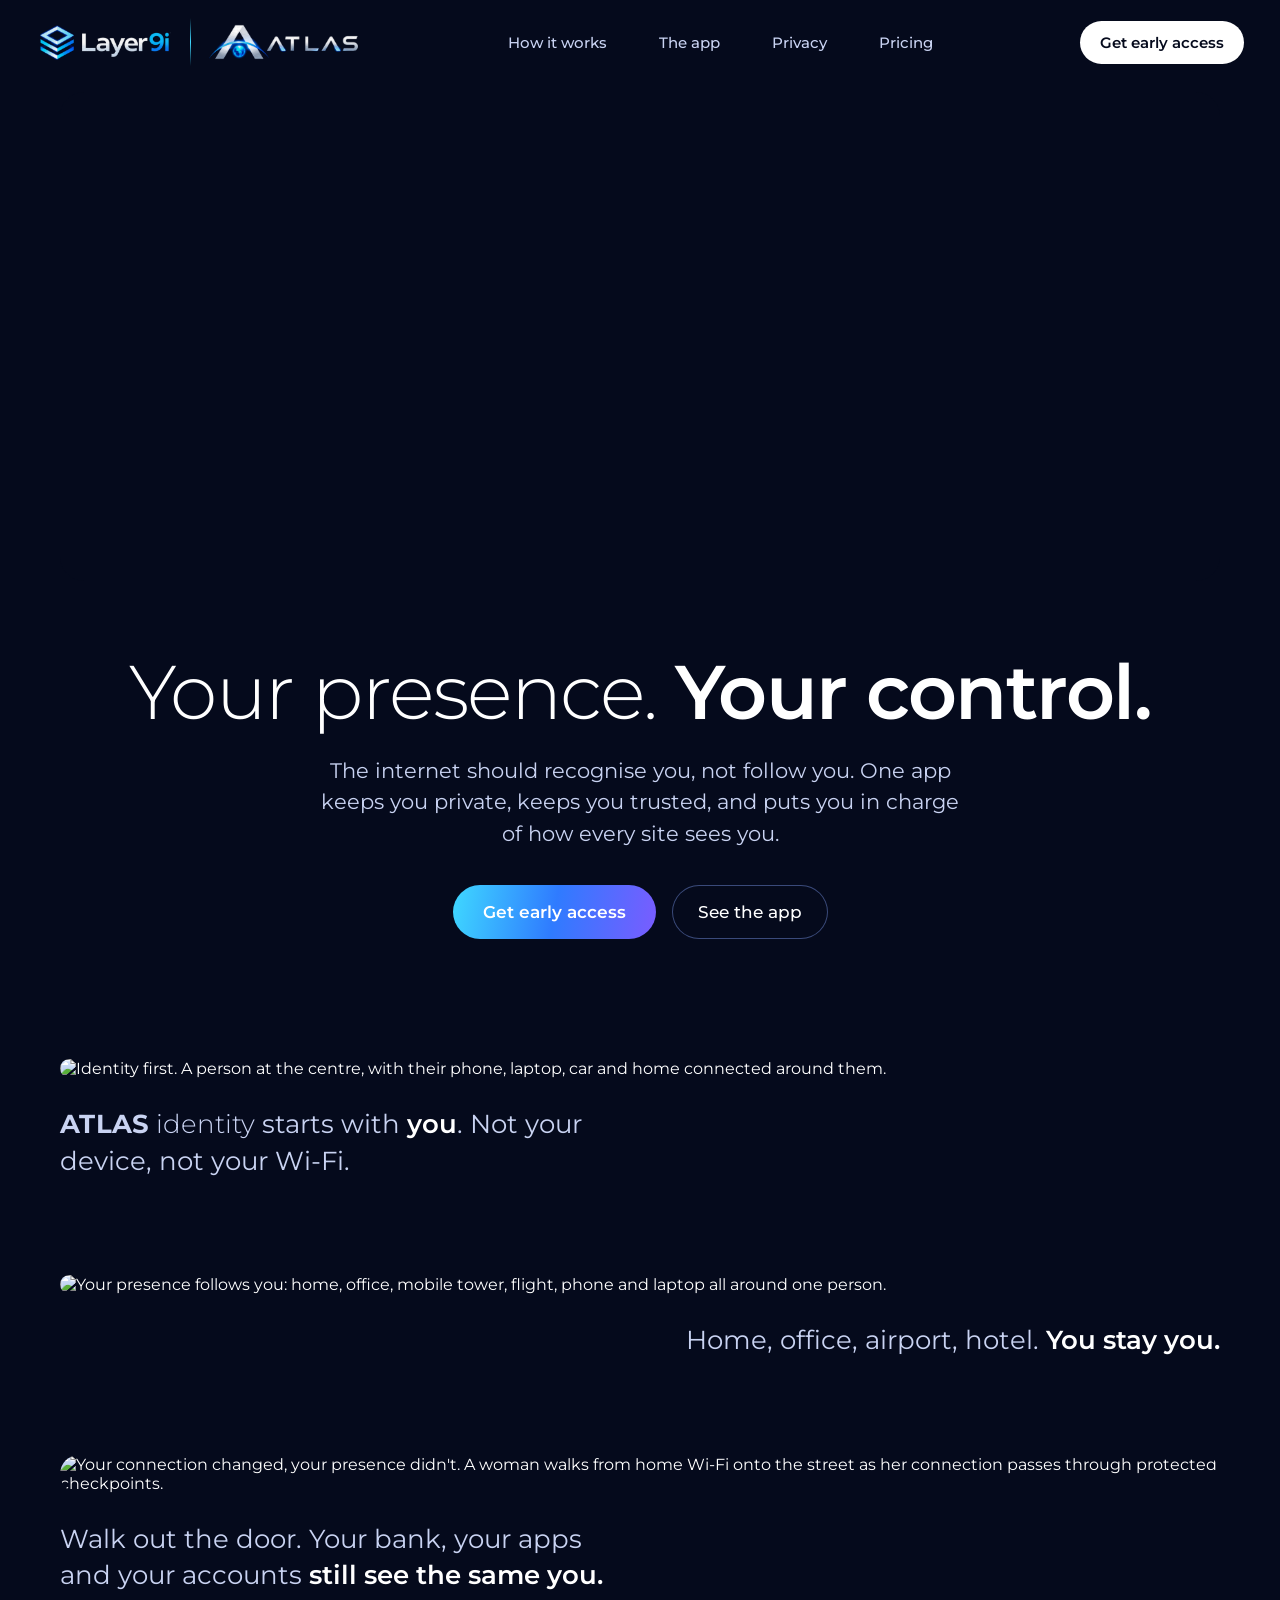
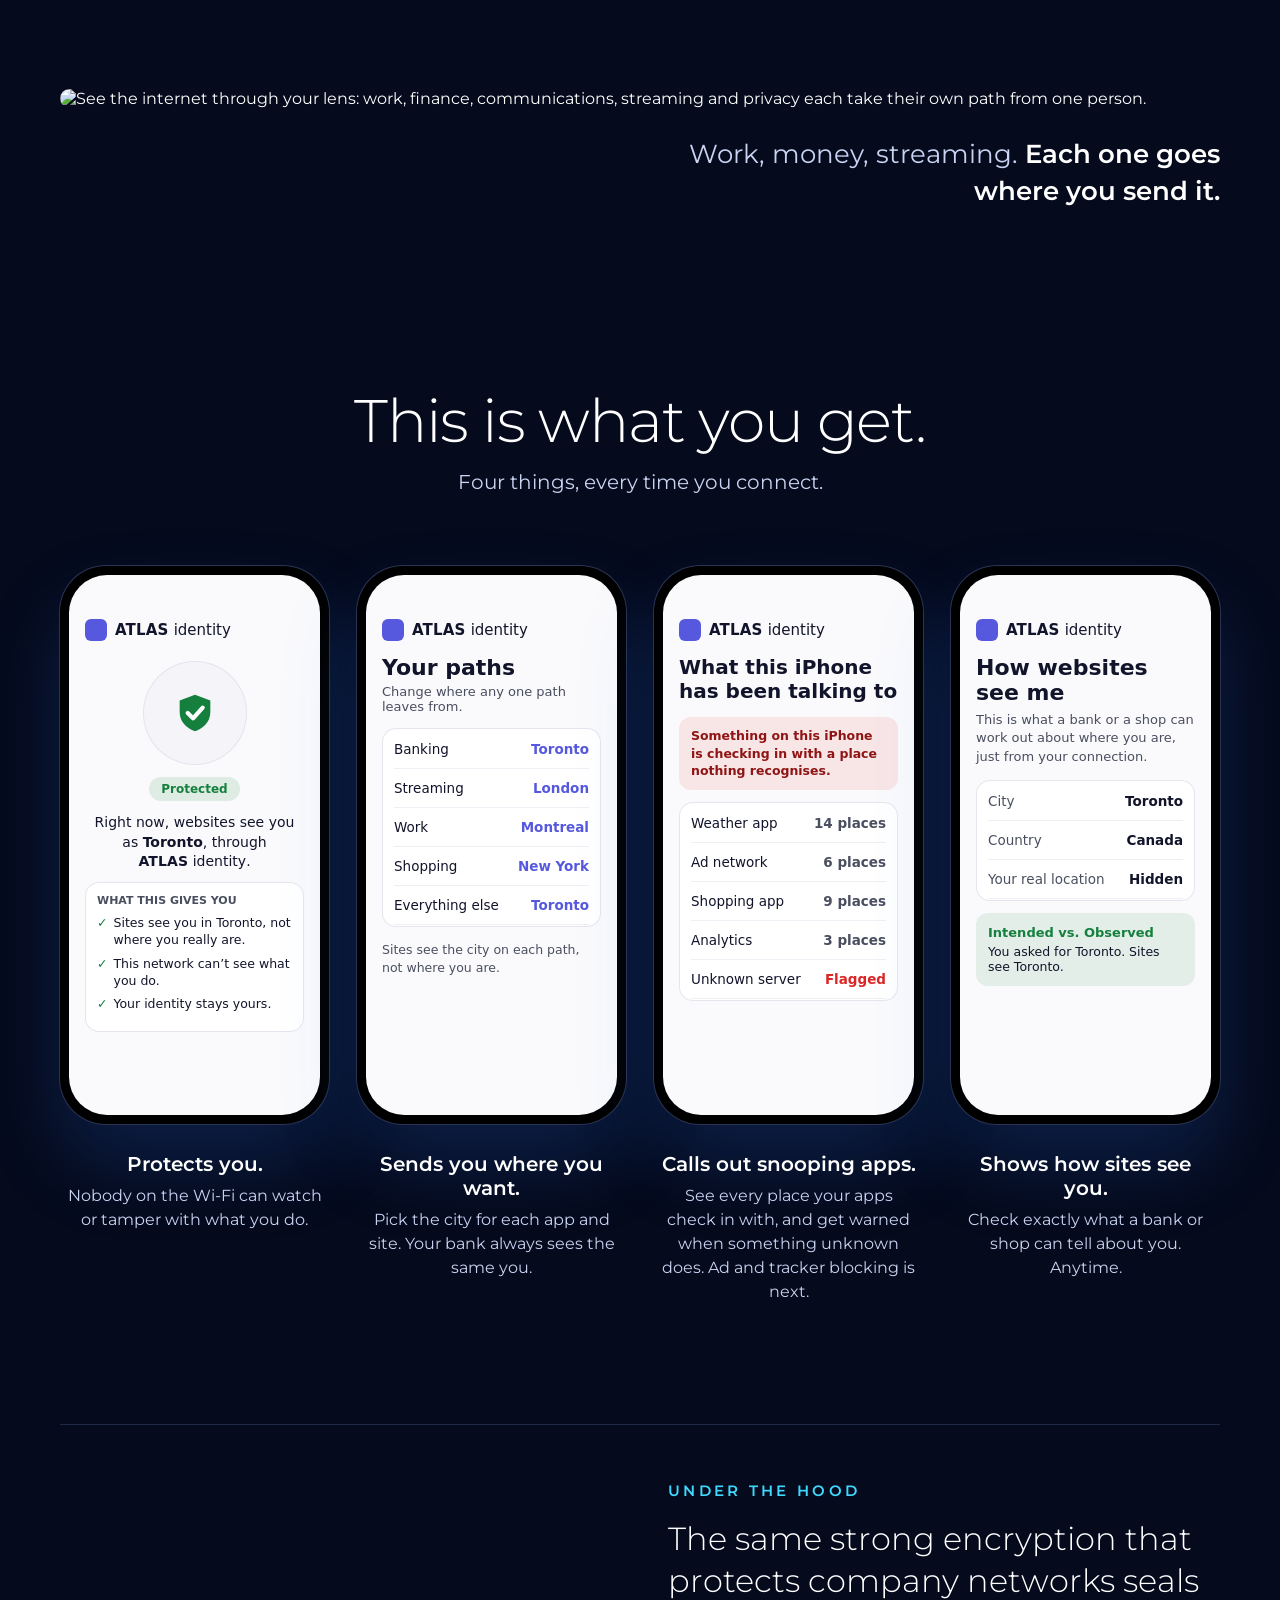
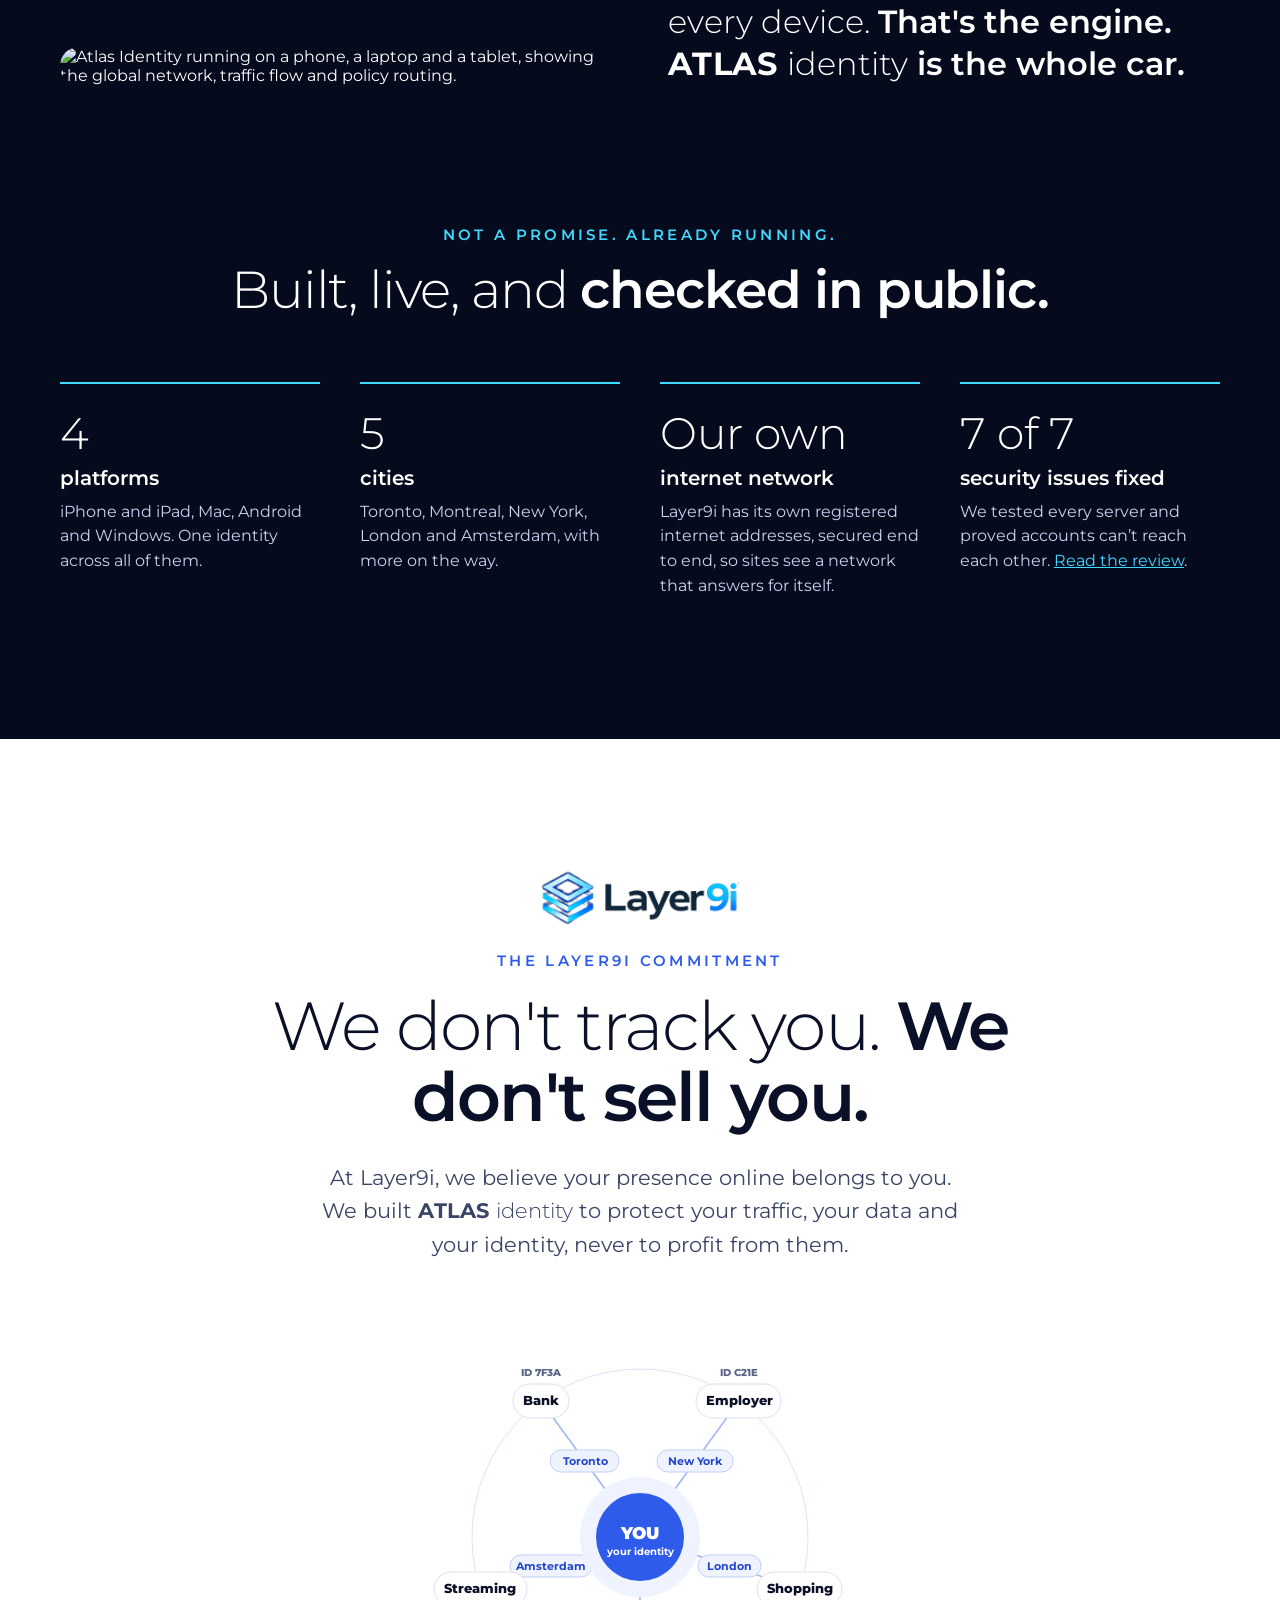
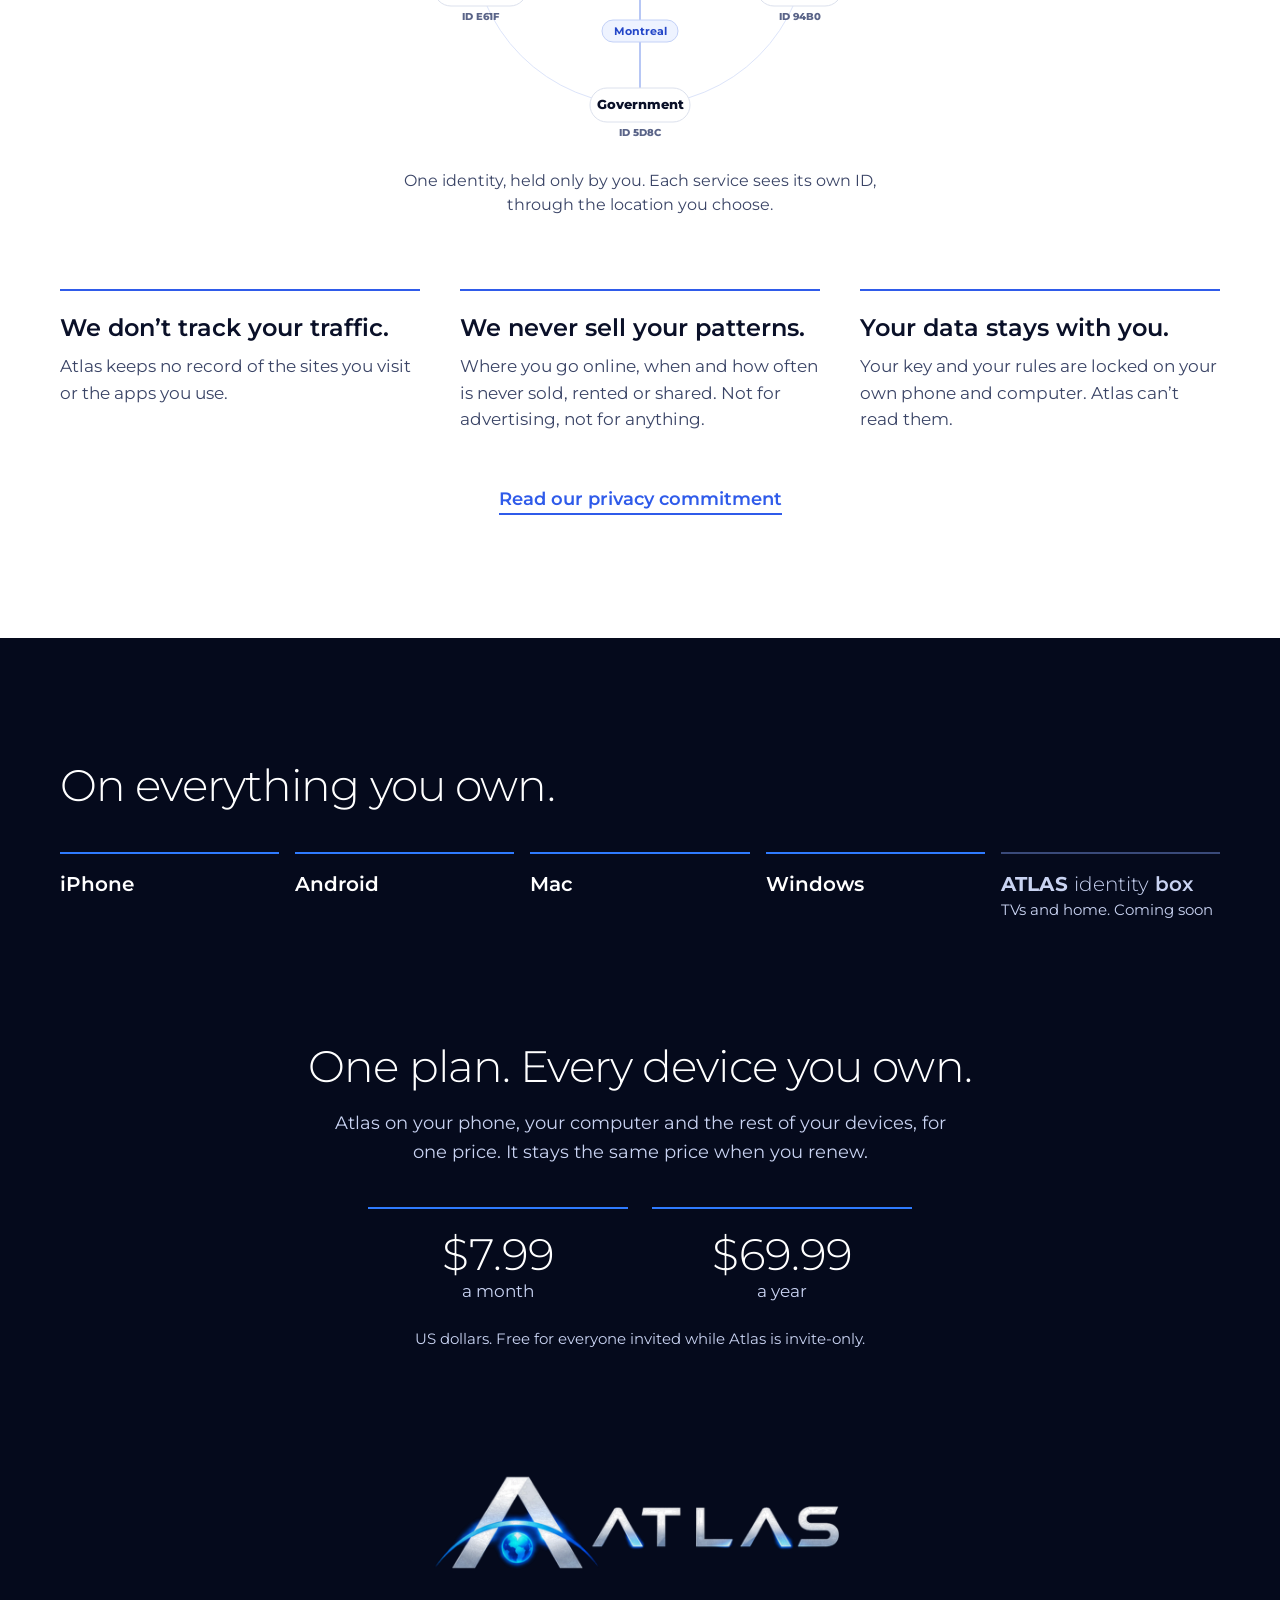
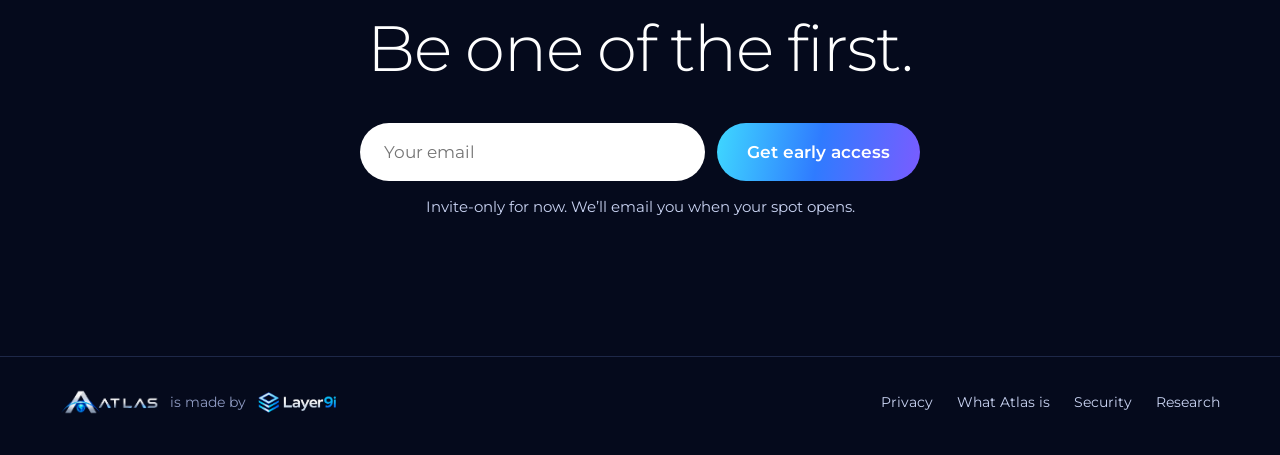
==== commit ffda9816: "Site: white-background logo versions; Layer9i commitment section uses one (#342) Co-authored-by: Mik" ====
--- a/index.html
+++ b/index.html
@@ -213,7 +213,7 @@
 <section id="privacy" aria-labelledby="privacy-h" style="padding: 128px 0; background: #FFFFFF; color: #0A1028">
 <div class="wrap">
 <div style="max-width: 900px; margin: 0 auto; text-align: center">
-<span style="display: table; margin: 0 auto; padding: 16px 26px; border-radius: 16px; background: #050A1C"><img src="assets/brand/layer9i-logo.png" alt="Layer9i" width="900" height="260" style="display: block; height: 52px; width: auto"></span>
+<img src="assets/brand/layer9i-logo-light-bg.png" alt="Layer9i" width="900" height="260" style="display: block; margin: 0 auto; height: 60px; width: auto">
 <p style="margin: 24px 0 0; font-size: 15px; font-weight: 600; letter-spacing: 0.22em; color: #2F5BEA">THE LAYER9I COMMITMENT</p>
 <h2 id="privacy-h" class="h1" style="margin: 20px 0 0; font-size: 68px; line-height: 1.05; font-weight: 300; letter-spacing: -0.025em">We don't track you. <span style="font-weight: 600">We don't sell you.</span></h2>
 <p style="margin: 28px auto 0; font-size: 21px; line-height: 1.6; color: #3A4466; max-width: 46ch">At Layer9i, we believe your presence online belongs to you. We built <span class="ai"><b>ATLAS</b> <i>identity</i></span> to protect your traffic, your data and your identity, never to profit from them.</p>
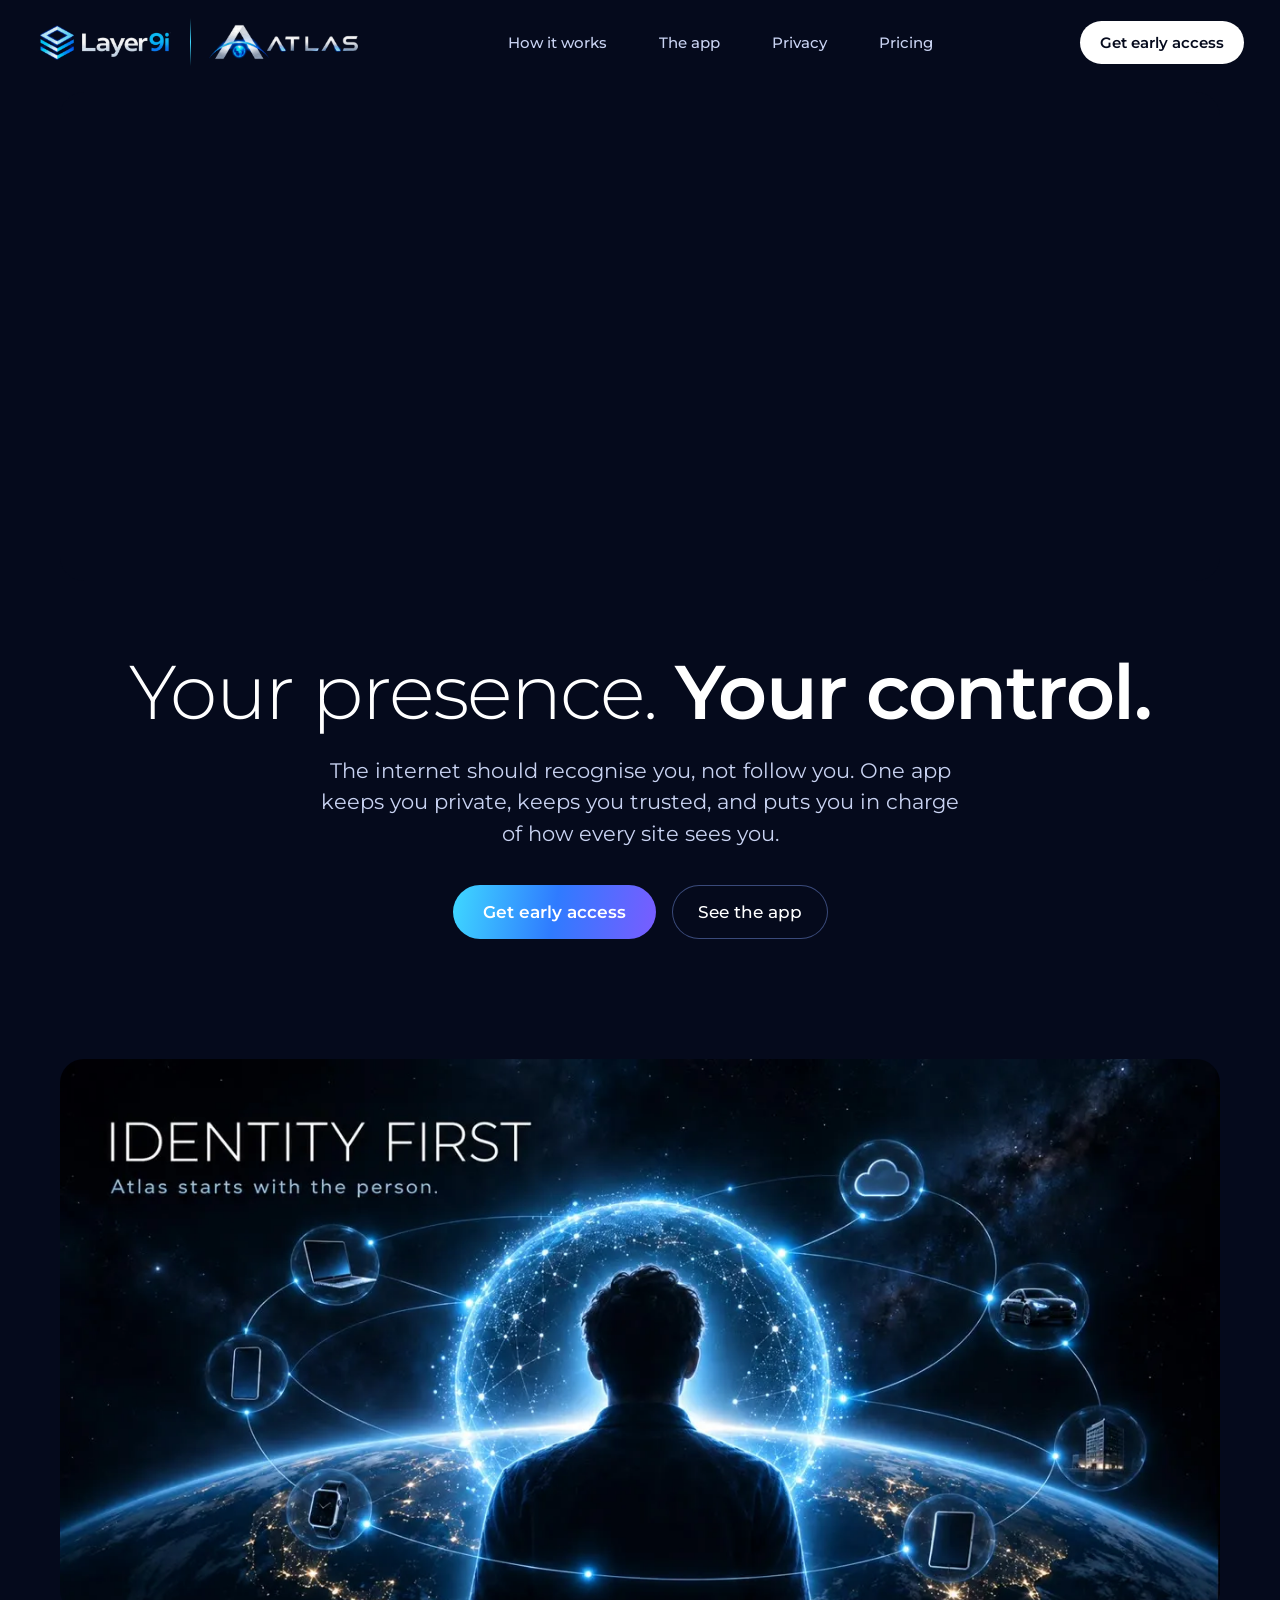
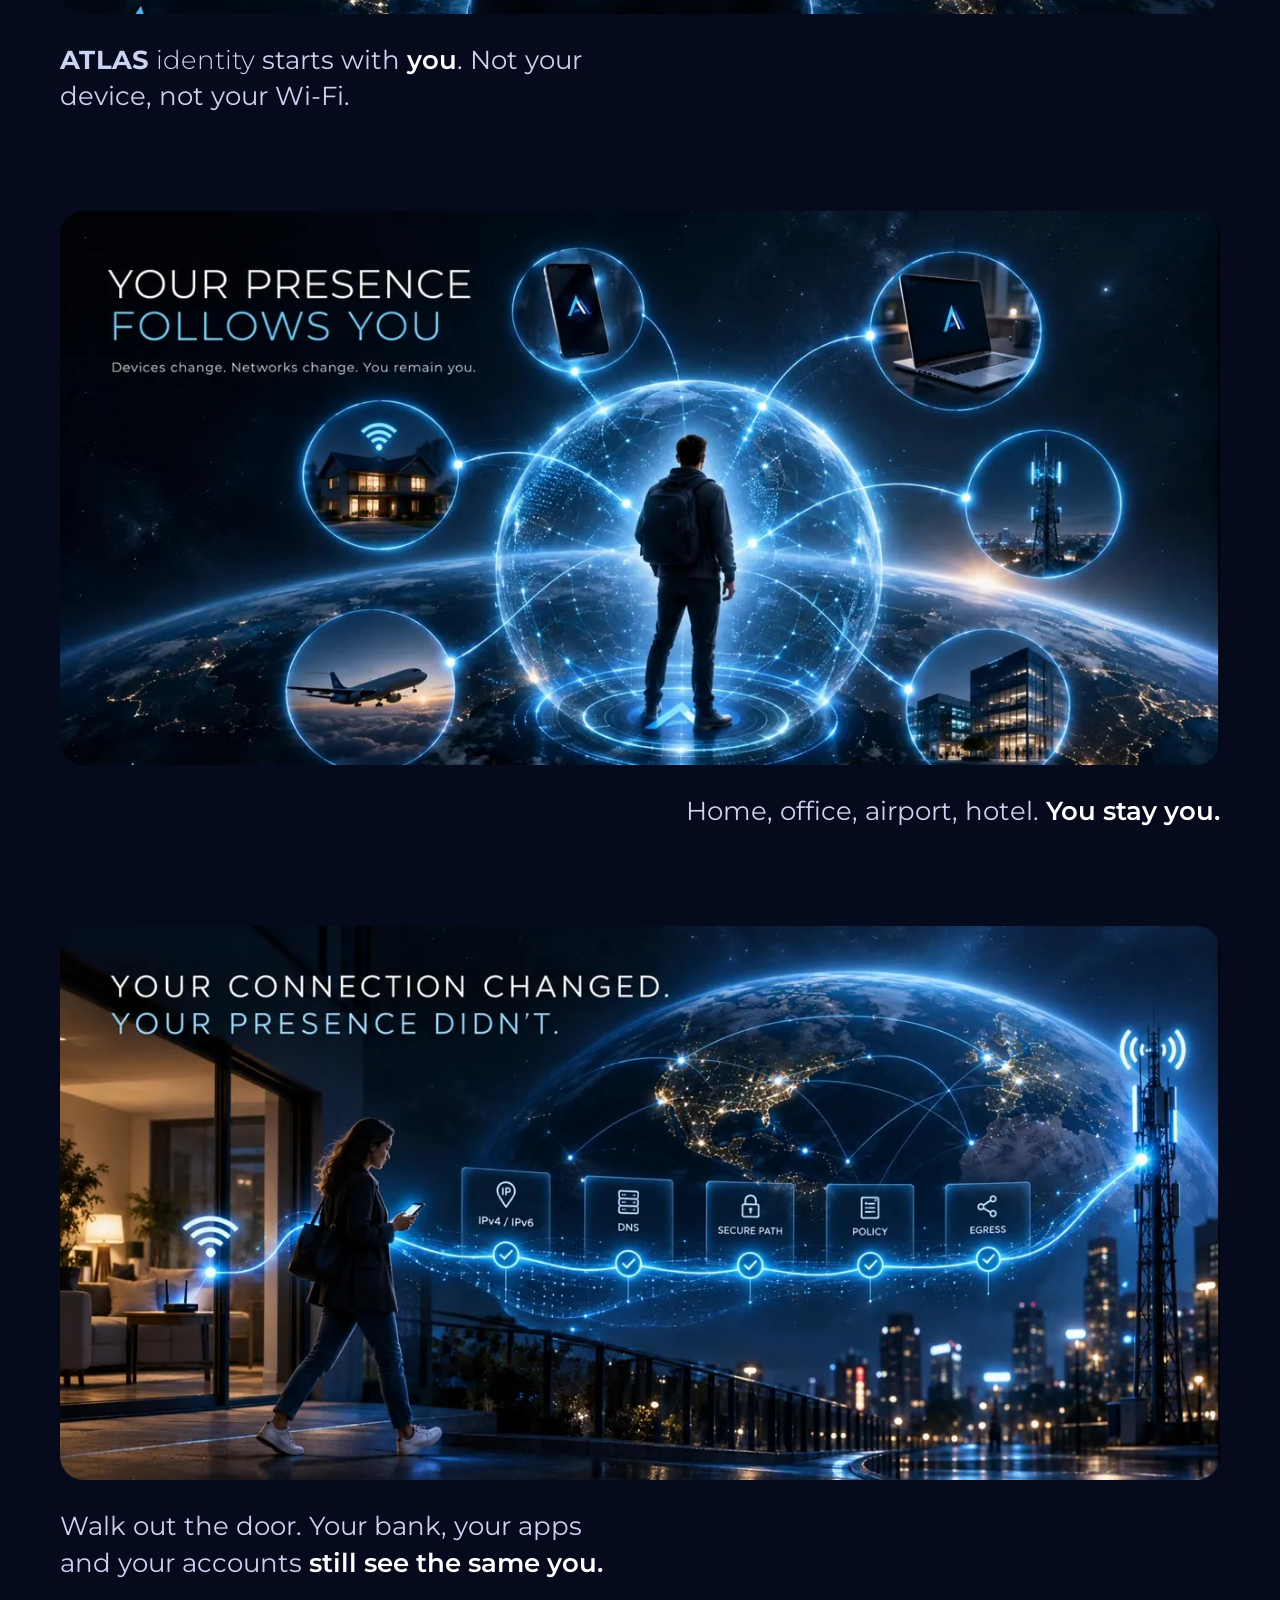
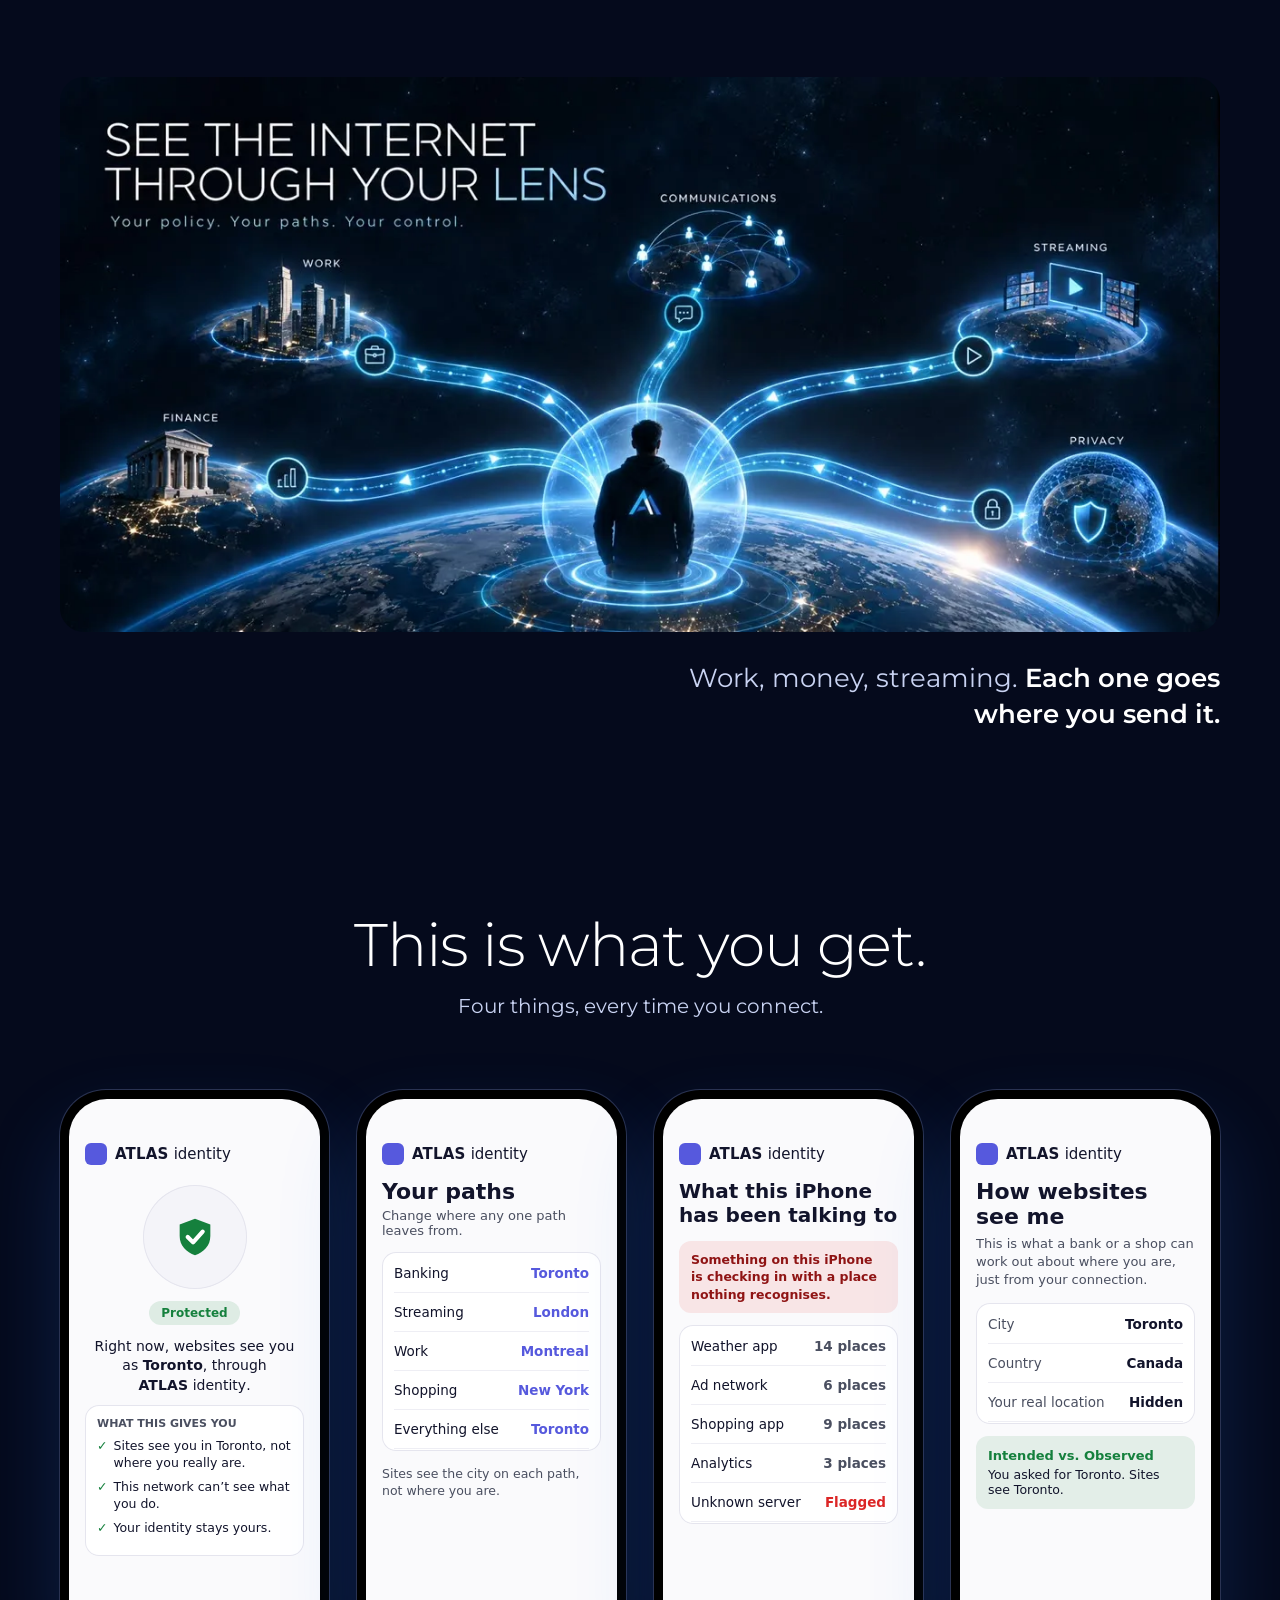
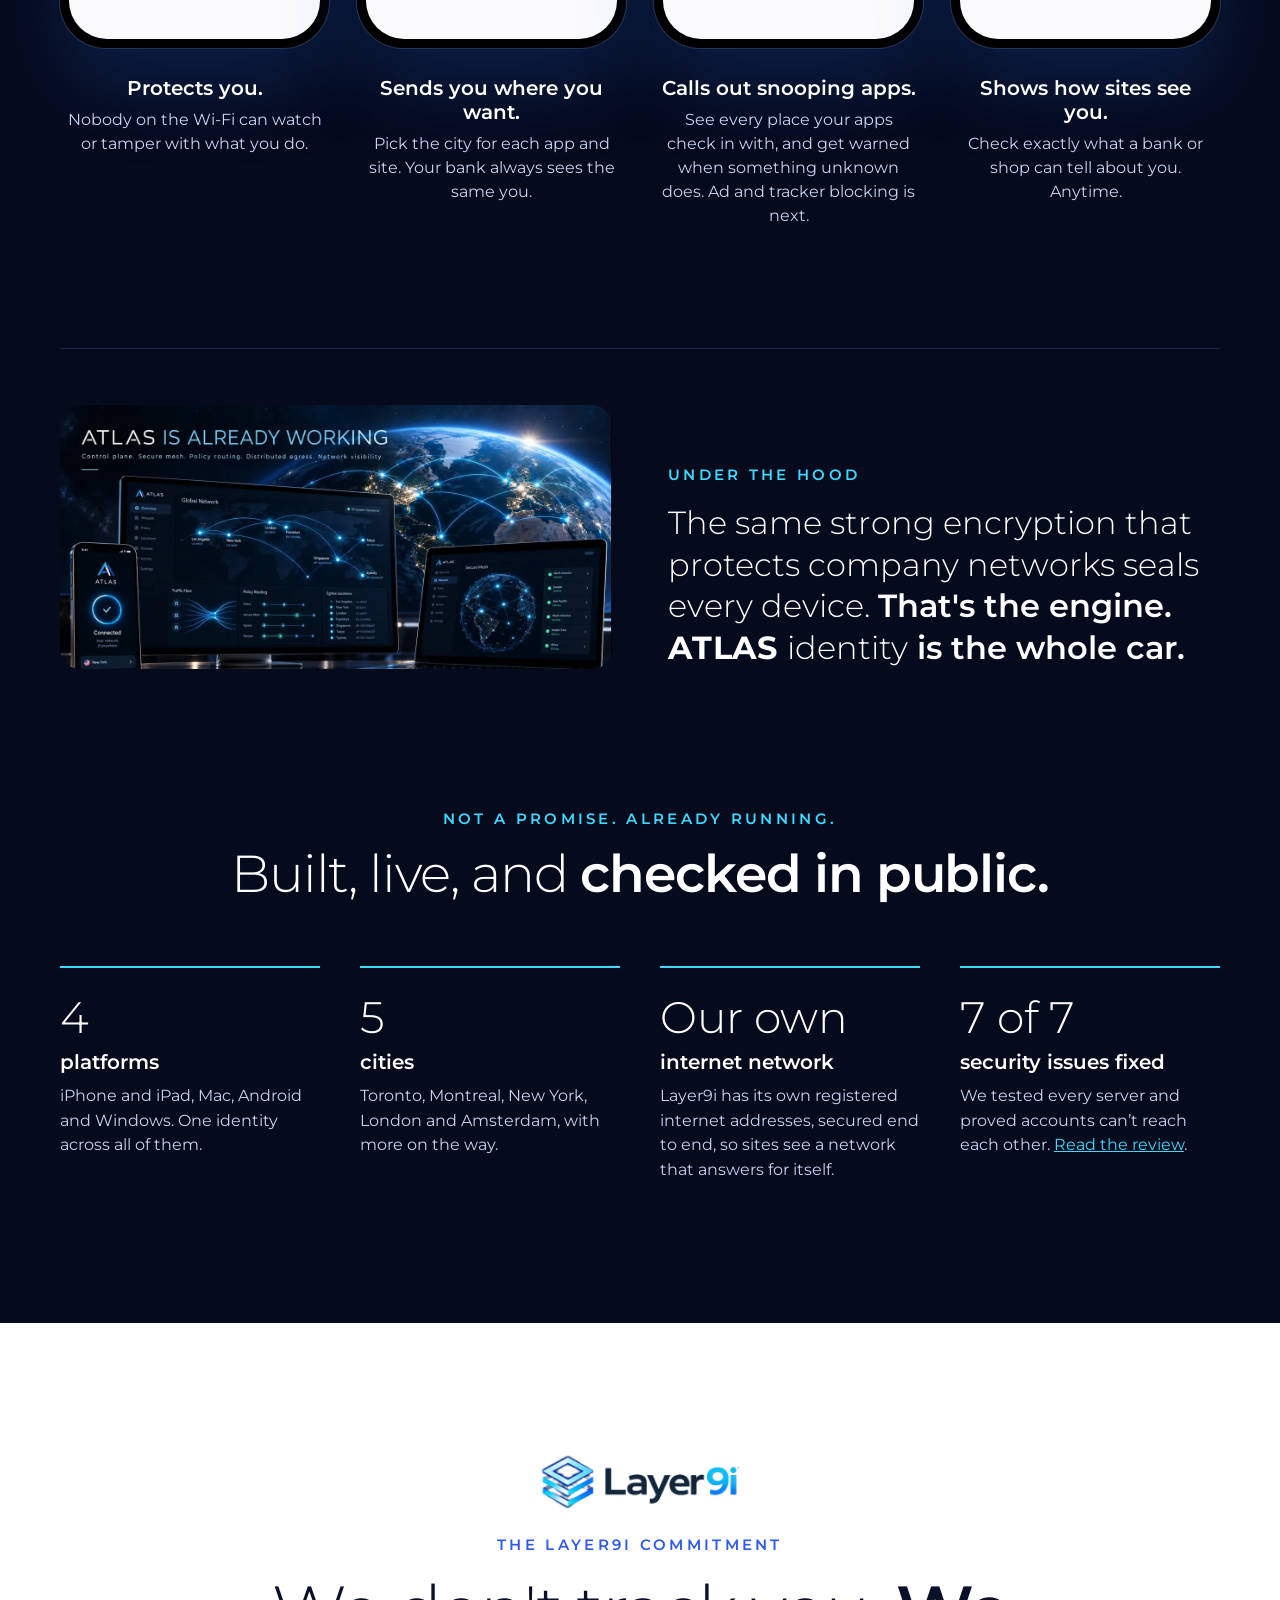
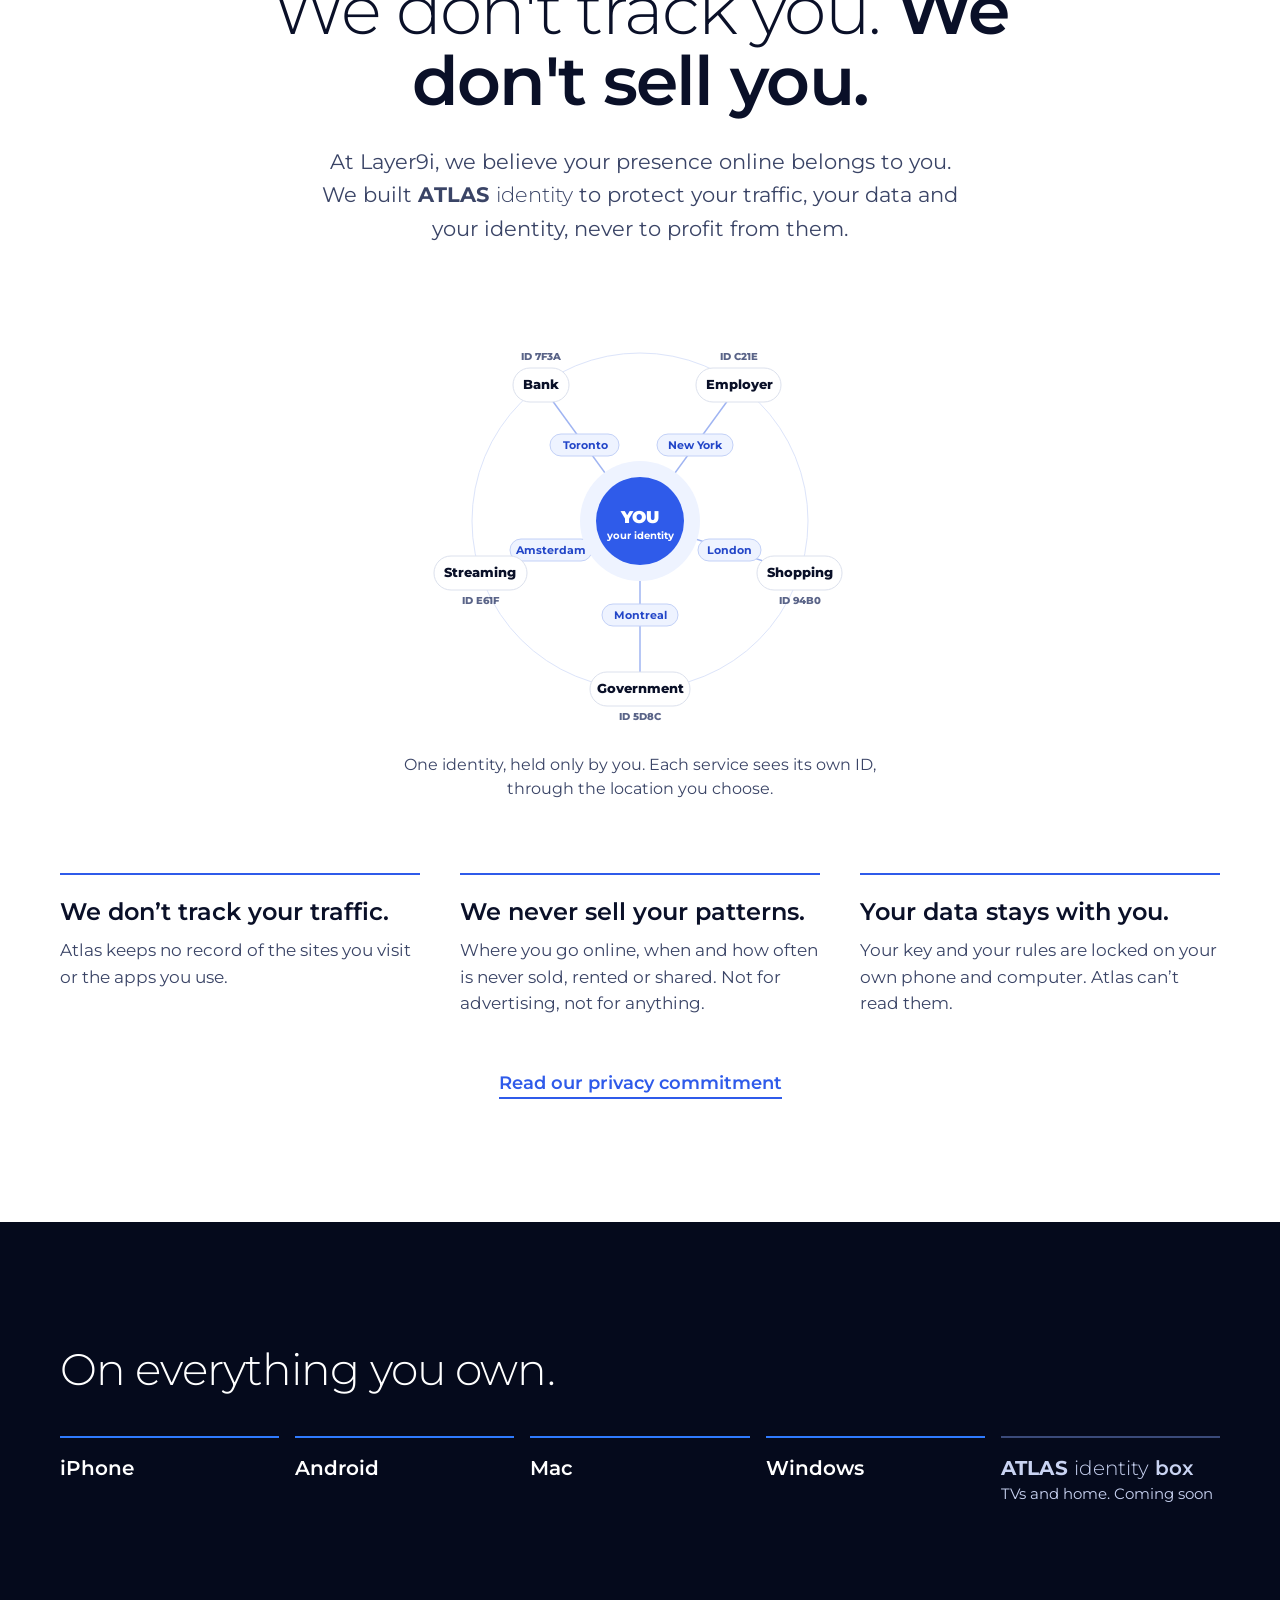
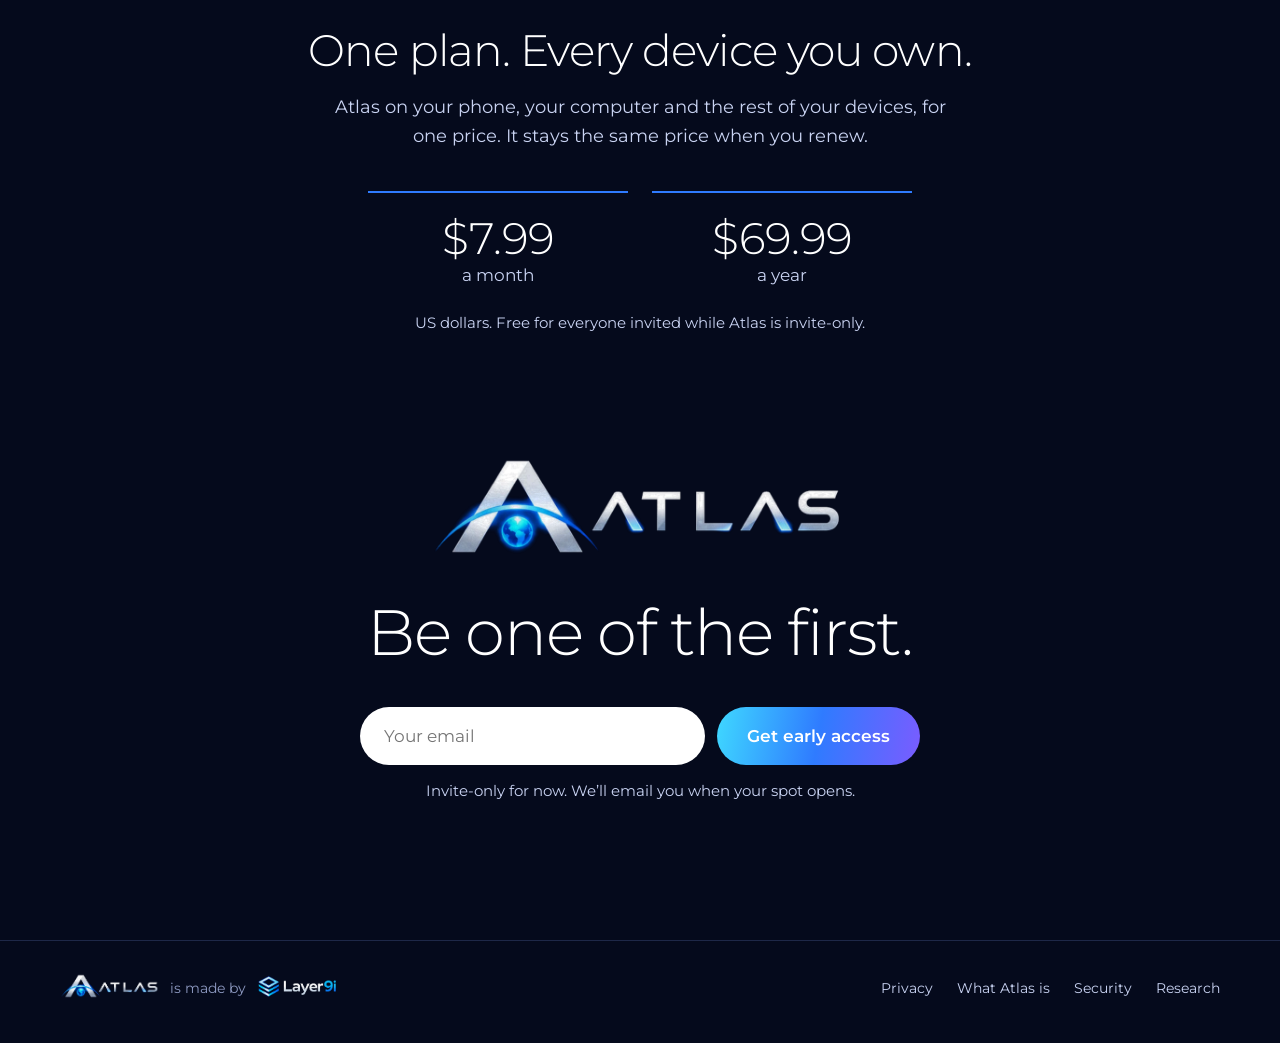
==== commit 536c704e: "Site: search basics checked on every change and reported weekly (#344) WebP pictures with sizes and " ====
--- a/index.html
+++ b/index.html
@@ -13,7 +13,7 @@
   <meta property="og:image" content="https://layer9i.com/assets/home/hero-poster.jpg">
   <meta property="og:image:alt" content="Atlas Identity: the internet changes around you.">
   <meta name="twitter:card" content="summary_large_image">
-  <script type="application/ld+json">{"@context":"https://schema.org","@graph":[{"@type":"Organization","@id":"https://layer9i.com/#org","name":"Layer9i","legalName":"Layer9i, Inc.","url":"https://layer9i.com/","email":"info@layer9i.com","sameAs":["https://research.layer9i.com/"]},{"@type":"SoftwareApplication","name":"Atlas Identity","applicationCategory":"SecurityApplication","operatingSystem":"iOS, macOS, Windows, Android","publisher":{"@id":"https://layer9i.com/#org"}}]}</script>
+  <script type="application/ld+json">{"@context":"https://schema.org","@graph":[{"@type":"Organization","@id":"https://layer9i.com/#org","name":"Layer9i","legalName":"Layer9i, Inc.","url":"https://layer9i.com/","email":"info@layer9i.com","sameAs":["https://research.layer9i.com/"],"logo":"https://layer9i.com/assets/brand/layer9i-logo.png"},{"@type":"WebSite","@id":"https://layer9i.com/#site","name":"Atlas Identity","url":"https://layer9i.com/","publisher":{"@id":"https://layer9i.com/#org"}},{"@type":"SoftwareApplication","name":"Atlas Identity","applicationCategory":"SecurityApplication","operatingSystem":"iOS, macOS, Windows, Android","publisher":{"@id":"https://layer9i.com/#org"},"image":"https://layer9i.com/assets/brand/atlas-logo.png"}]}</script>
   <title>Atlas Identity: your presence, your control | Layer9i</title>
   <link rel="icon" type="image/svg+xml" href="assets/brand/atlas-a.svg">
 
@@ -54,9 +54,9 @@
 <header class="site-header"><div style="position: relative; z-index: 2; background: #050A1C; color: #FFFFFF; font-family: 'Montserrat', system-ui, sans-serif">
 <div style="max-width: 1240px; margin: 0 auto; padding: 0 16px; box-sizing: border-box; display: flex; align-items: center; justify-content: space-between; height: 84px">
 <a href="index.html" aria-label="Layer9i, makers of Atlas Identity: home" style="display: flex; align-items: center; gap: clamp(8px, 1.6vw, 16px); text-decoration: none">
-<img src="assets/brand/layer9i-logo.png" alt="Layer9i" width="900" height="260" style="height: clamp(18px, 5vw, 40px); width: auto; display: block">
+<picture style="display: block"><source srcset="assets/brand/layer9i-logo.webp" type="image/webp"><img src="assets/brand/layer9i-logo.png" alt="Layer9i" width="900" height="260" style="height: clamp(18px, 5vw, 40px); width: auto; display: block"></picture>
 <span aria-hidden="true" style="align-self: center; width: 1px; height: clamp(22px, 6vw, 48px); background: linear-gradient(transparent, #3FD8FF, transparent)"></span>
-<img src="assets/brand/atlas-logo.png" alt="Atlas" width="900" height="233" style="height: clamp(18px, 5vw, 40px); width: auto; display: block">
+<picture style="display: block"><source srcset="assets/brand/atlas-logo.webp" type="image/webp"><img src="assets/brand/atlas-logo.png" alt="Atlas Identity" width="900" height="233" style="height: clamp(18px, 5vw, 40px); width: auto; display: block"></picture>
 </a>
 <nav class="navlinks" aria-label="Main" style="font-size: 15px; font-weight: 500">
 <a href="index.html#story" style="color: #C9D3F2; text-decoration: none; margin: 0 12px">How it works</a>
@@ -88,19 +88,19 @@
 <section id="story" aria-label="How Atlas Identity works" style="padding: 0 0 40px">
 <div class="wrap" style="display: flex; flex-direction: column; gap: 96px">
 <figure style="margin: 0">
-<img src="assets/home/identity.jpg" alt="Identity first. A person at the centre, with their phone, laptop, car and home connected around them." style="display: block; width: 100%; height: auto; border-radius: 24px">
+<picture style="display: block"><source srcset="assets/home/identity.webp" type="image/webp"><img loading="lazy" decoding="async" width="1280" height="612" src="assets/home/identity.jpg" alt="Identity first. A person at the centre, with their phone, laptop, car and home connected around them." style="display: block; width: 100%; height: auto; border-radius: 24px"></picture>
 <figcaption class="cap" style="margin: 28px 0 0; font-size: 26px; line-height: 1.4; font-weight: 400; color: #C9D3F2; max-width: 34ch"><span class="ai"><b>ATLAS</b> <i>identity</i></span> starts with <span style="color: #FFFFFF; font-weight: 600">you</span>. Not your device, not your Wi-Fi.</figcaption>
 </figure>
 <figure style="margin: 0">
-<img src="assets/home/follows.jpg" alt="Your presence follows you: home, office, mobile tower, flight, phone and laptop all around one person." style="display: block; width: 100%; height: auto; border-radius: 24px">
+<picture style="display: block"><source srcset="assets/home/follows.webp" type="image/webp"><img loading="lazy" decoding="async" width="1280" height="612" src="assets/home/follows.jpg" alt="Your presence follows you: home, office, mobile tower, flight, phone and laptop all around one person." style="display: block; width: 100%; height: auto; border-radius: 24px"></picture>
 <figcaption class="cap" style="margin: 28px 0 0 auto; font-size: 26px; line-height: 1.4; font-weight: 400; color: #C9D3F2; max-width: 34ch; text-align: right">Home, office, airport, hotel. <span style="color: #FFFFFF; font-weight: 600">You stay you.</span></figcaption>
 </figure>
 <figure style="margin: 0">
-<img src="assets/home/changed.jpg" alt="Your connection changed, your presence didn't. A woman walks from home Wi-Fi onto the street as her connection passes through protected checkpoints." style="display: block; width: 100%; height: auto; border-radius: 24px">
+<picture style="display: block"><source srcset="assets/home/changed.webp" type="image/webp"><img loading="lazy" decoding="async" width="1280" height="612" src="assets/home/changed.jpg" alt="Your connection changed, your presence didn't. A woman walks from home Wi-Fi onto the street as her connection passes through protected checkpoints." style="display: block; width: 100%; height: auto; border-radius: 24px"></picture>
 <figcaption class="cap" style="margin: 28px 0 0; font-size: 26px; line-height: 1.4; font-weight: 400; color: #C9D3F2; max-width: 34ch">Walk out the door. Your bank, your apps and your accounts <span style="color: #FFFFFF; font-weight: 600">still see the same you.</span></figcaption>
 </figure>
 <figure style="margin: 0">
-<img src="assets/home/lens.jpg" alt="See the internet through your lens: work, finance, communications, streaming and privacy each take their own path from one person." style="display: block; width: 100%; height: auto; border-radius: 24px">
+<picture style="display: block"><source srcset="assets/home/lens.webp" type="image/webp"><img loading="lazy" decoding="async" width="1280" height="612" src="assets/home/lens.jpg" alt="See the internet through your lens: work, finance, communications, streaming and privacy each take their own path from one person." style="display: block; width: 100%; height: auto; border-radius: 24px"></picture>
 <figcaption class="cap" style="margin: 28px 0 0 auto; font-size: 26px; line-height: 1.4; font-weight: 400; color: #C9D3F2; max-width: 34ch; text-align: right">Work, money, streaming. <span style="color: #FFFFFF; font-weight: 600">Each one goes where you send it.</span></figcaption>
 </figure>
 </div>
@@ -172,7 +172,7 @@
 <section aria-label="Under the hood" style="padding: 0 0 140px">
 <div class="wrap">
 <div class="split" style="border-top: 1px solid #1E2848; padding-top: 56px">
-<img src="assets/home/working.jpg" alt="Atlas Identity running on a phone, a laptop and a tablet, showing the global network, traffic flow and policy routing." style="display: block; width: 100%; height: auto; border-radius: 20px">
+<picture style="display: block"><source srcset="assets/home/working.webp" type="image/webp"><img loading="lazy" decoding="async" width="1280" height="612" src="assets/home/working.jpg" alt="Atlas Identity on a phone, a computer and a laptop: the phone shows Connected in New York, the computer a map of the cities Atlas appears from." style="display: block; width: 100%; height: auto; border-radius: 20px"></picture>
 <div>
 <p style="margin: 0; font-size: 15px; font-weight: 600; letter-spacing: 0.22em; color: #3FD8FF">UNDER THE HOOD</p>
 <p style="margin: 18px 0 0; font-size: 32px; line-height: 1.3; font-weight: 300">The same strong encryption that protects company networks seals every device. <span style="font-weight: 600">That's the engine. <span class="ai"><b>ATLAS</b> <i>identity</i></span> is the whole car.</span></p>
@@ -213,7 +213,7 @@
 <section id="privacy" aria-labelledby="privacy-h" style="padding: 128px 0; background: #FFFFFF; color: #0A1028">
 <div class="wrap">
 <div style="max-width: 900px; margin: 0 auto; text-align: center">
-<img src="assets/brand/layer9i-logo-light-bg.png" alt="Layer9i" width="900" height="260" style="display: block; margin: 0 auto; height: 60px; width: auto">
+<picture style="display: block"><source srcset="assets/brand/layer9i-logo-light-bg.webp" type="image/webp"><img loading="lazy" decoding="async" src="assets/brand/layer9i-logo-light-bg.png" alt="Layer9i" width="900" height="260" style="display: block; margin: 0 auto; height: 60px; width: auto"></picture>
 <p style="margin: 24px 0 0; font-size: 15px; font-weight: 600; letter-spacing: 0.22em; color: #2F5BEA">THE LAYER9I COMMITMENT</p>
 <h2 id="privacy-h" class="h1" style="margin: 20px 0 0; font-size: 68px; line-height: 1.05; font-weight: 300; letter-spacing: -0.025em">We don't track you. <span style="font-weight: 600">We don't sell you.</span></h2>
 <p style="margin: 28px auto 0; font-size: 21px; line-height: 1.6; color: #3A4466; max-width: 46ch">At Layer9i, we believe your presence online belongs to you. We built <span class="ai"><b>ATLAS</b> <i>identity</i></span> to protect your traffic, your data and your identity, never to profit from them.</p>
@@ -287,7 +287,7 @@
 
 <section id="join" aria-labelledby="join-h" style="padding: 80px 0 140px">
 <div class="wrap" style="text-align: center">
-<img src="assets/brand/atlas-logo.png" alt="Atlas" width="900" height="233" style="display: block; margin: 0 auto; width: min(420px, 80vw); height: auto">
+<picture style="display: block"><source srcset="assets/brand/atlas-logo.webp" type="image/webp"><img loading="lazy" decoding="async" src="assets/brand/atlas-logo.png" alt="Atlas Identity" width="900" height="233" style="display: block; margin: 0 auto; width: min(420px, 80vw); height: auto"></picture>
 <h2 id="join-h" class="h1" style="margin: 32px 0 0; font-size: 64px; font-weight: 300; letter-spacing: -0.02em">Be one of the first.</h2>
 <form id="joinForm" style="margin: 36px auto 0; max-width: 560px; display: flex; gap: 12px; flex-wrap: wrap; justify-content: center">
 <label for="email" style="position: absolute; width: 1px; height: 1px; overflow: hidden; clip: rect(0 0 0 0)">Your email</label>
@@ -300,7 +300,7 @@
 
 <footer style="border-top: 1px solid #1E2848">
 <div class="wrap" style="display: flex; justify-content: space-between; align-items: center; flex-wrap: wrap; gap: 20px; padding-top: 32px; padding-bottom: 40px; font-size: 14px; color: #8E9AC2">
-<span style="display: flex; align-items: center; gap: 10px; flex-wrap: wrap"><img src="assets/brand/atlas-logo.png" alt="Atlas" width="900" height="233" style="height: 26px; width: auto"><span>is made by</span><img src="assets/brand/layer9i-logo.png" alt="Layer9i" width="900" height="260" style="height: 24px; width: auto"></span>
+<span style="display: flex; align-items: center; gap: 10px; flex-wrap: wrap"><picture style="display: block"><source srcset="assets/brand/atlas-logo.webp" type="image/webp"><img loading="lazy" decoding="async" src="assets/brand/atlas-logo.png" alt="Atlas Identity" width="900" height="233" style="height: 26px; width: auto"></picture><span>is made by</span><picture style="display: block"><source srcset="assets/brand/layer9i-logo.webp" type="image/webp"><img loading="lazy" decoding="async" src="assets/brand/layer9i-logo.png" alt="Layer9i" width="900" height="260" style="height: 24px; width: auto"></picture></span>
 <nav aria-label="Footer" style="display: flex; gap: 24px; flex-wrap: wrap">
 <a href="trust.html" style="color: #C9D3F2; text-decoration: none">Privacy</a>
 <a href="atlas/pitch/" style="color: #C9D3F2; text-decoration: none">What Atlas is</a>
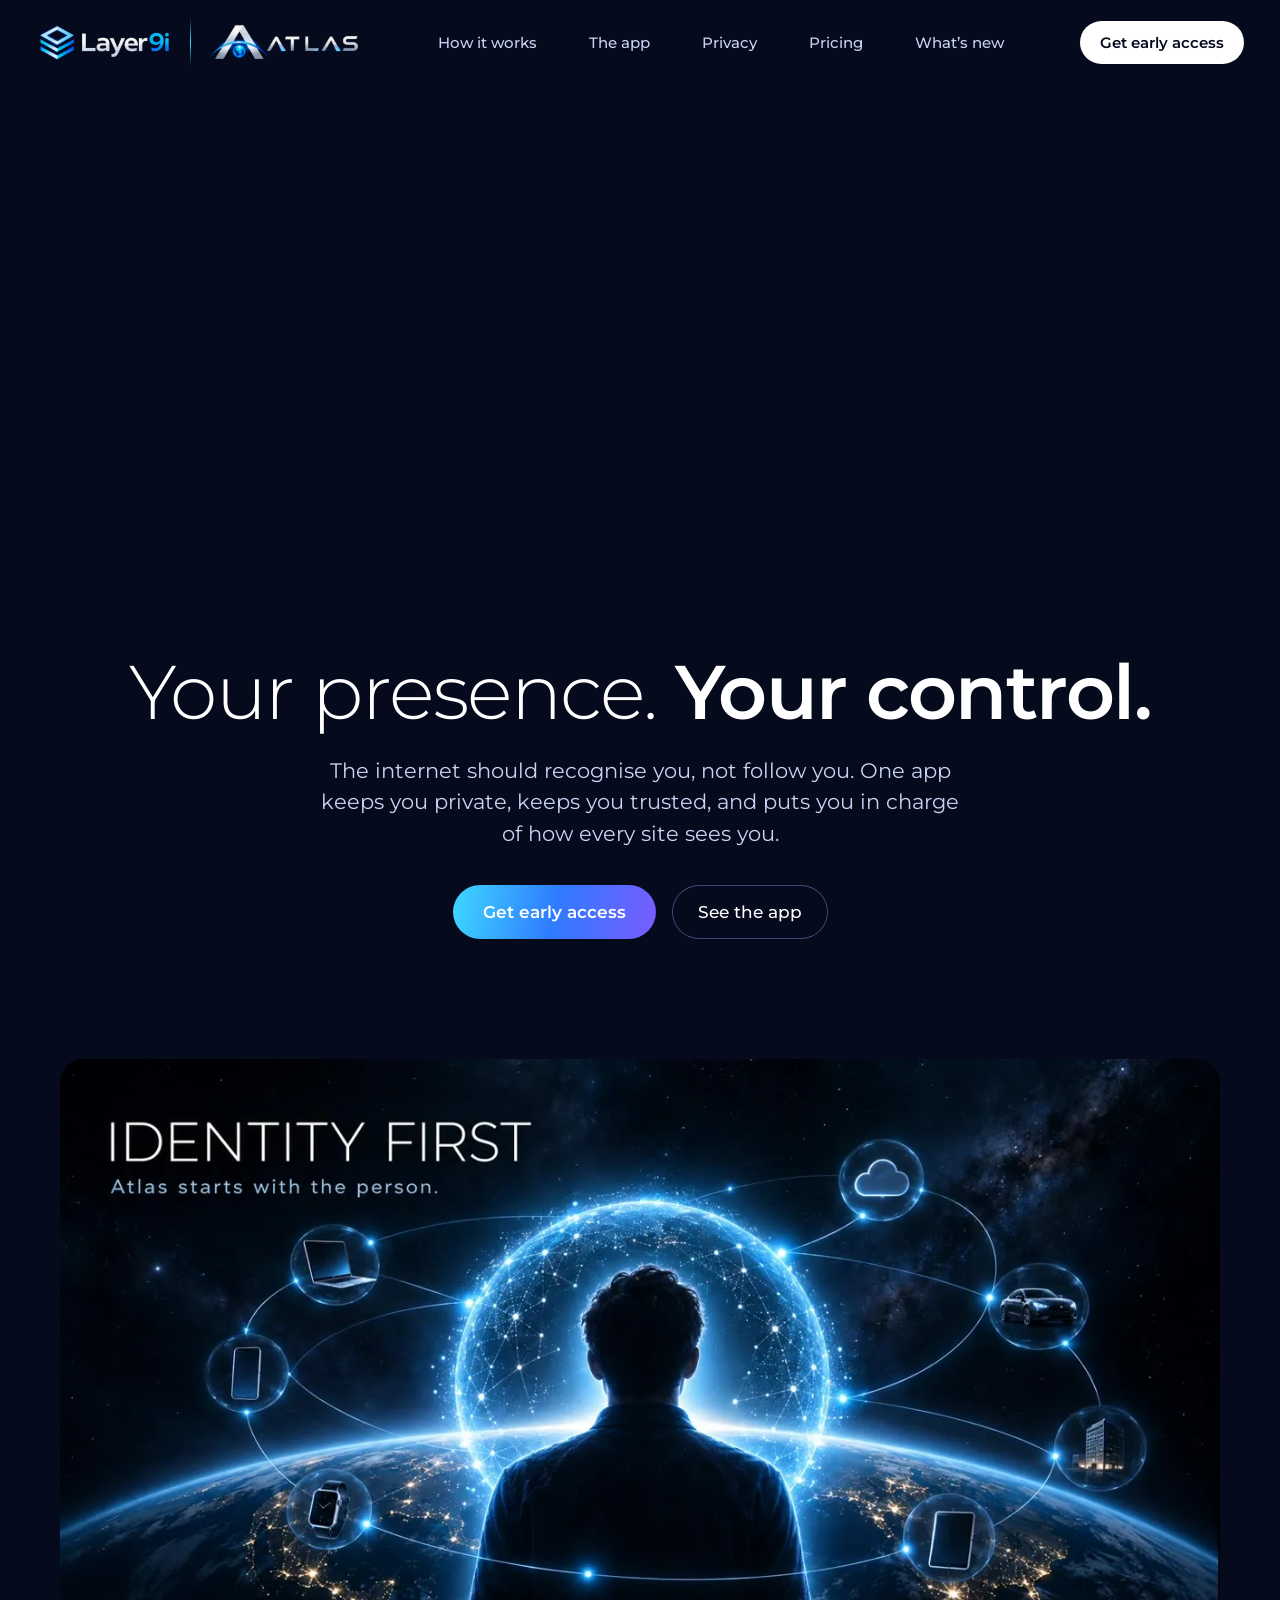
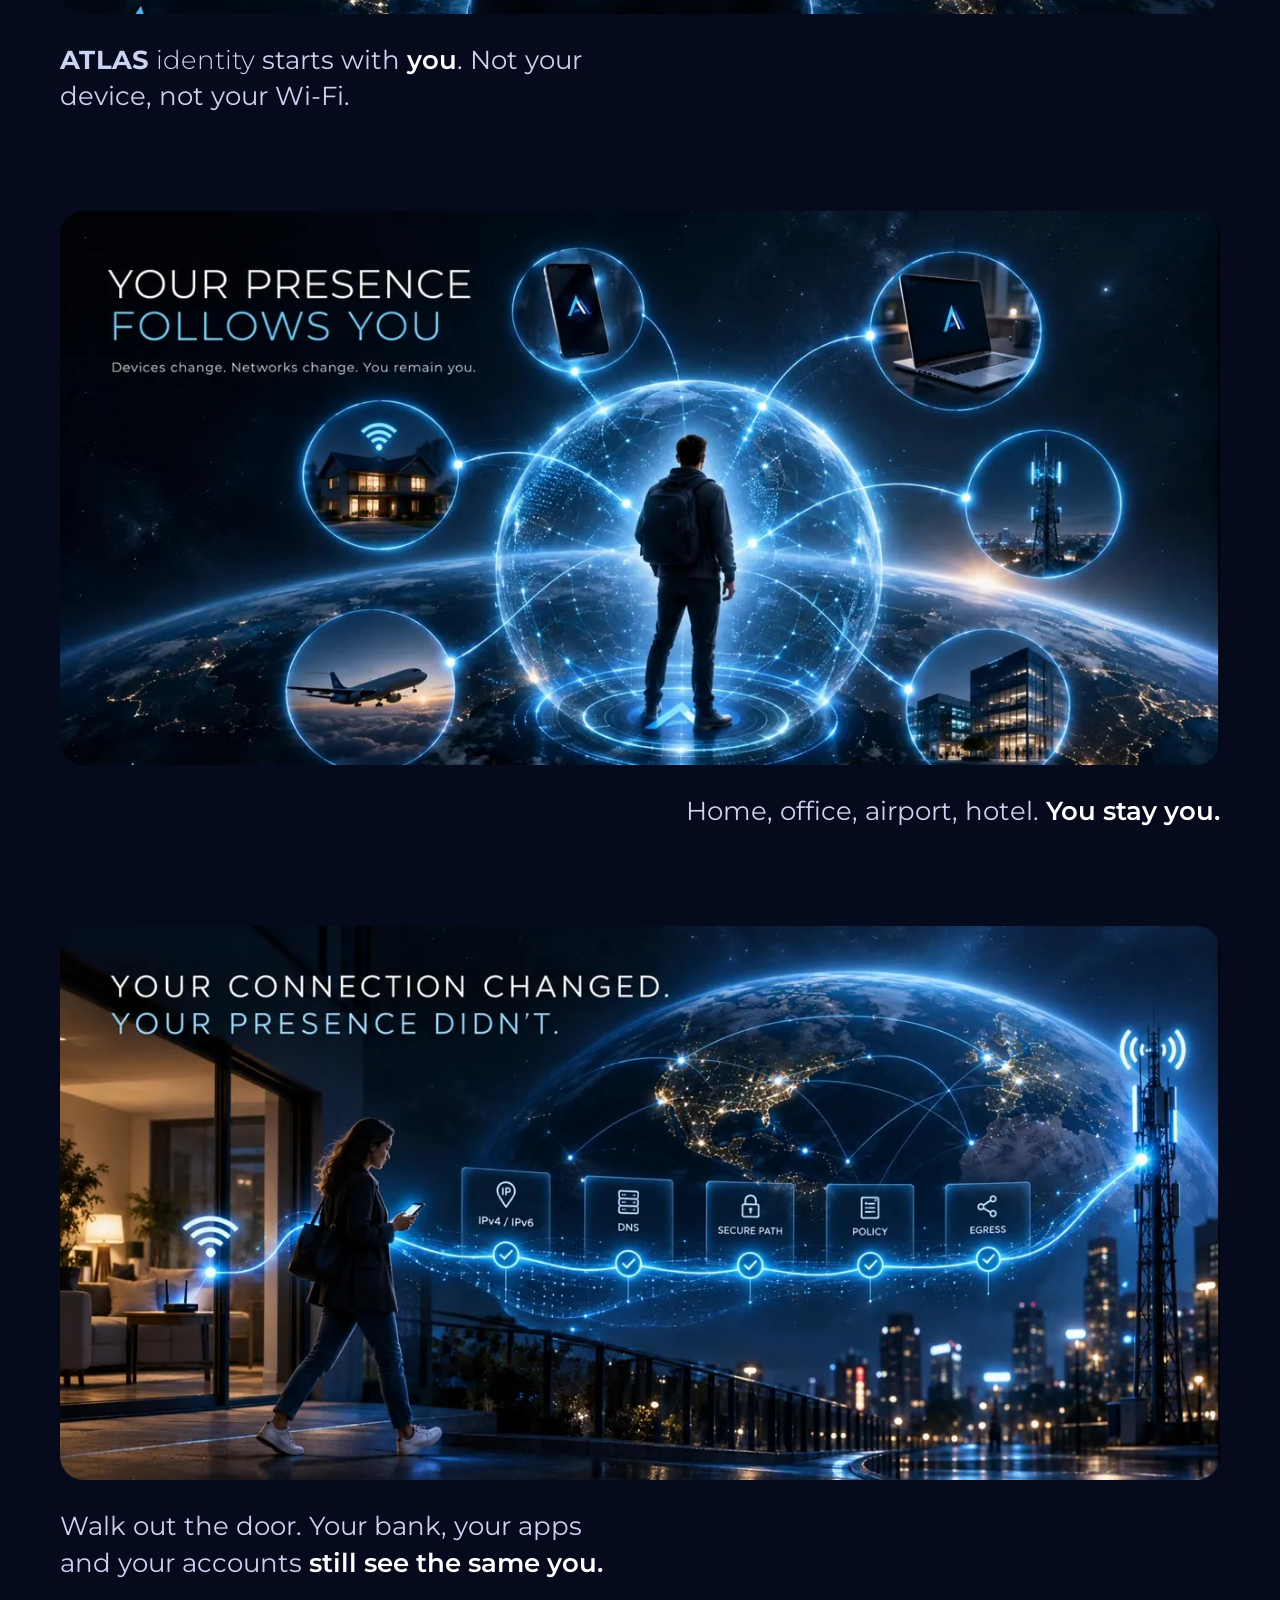
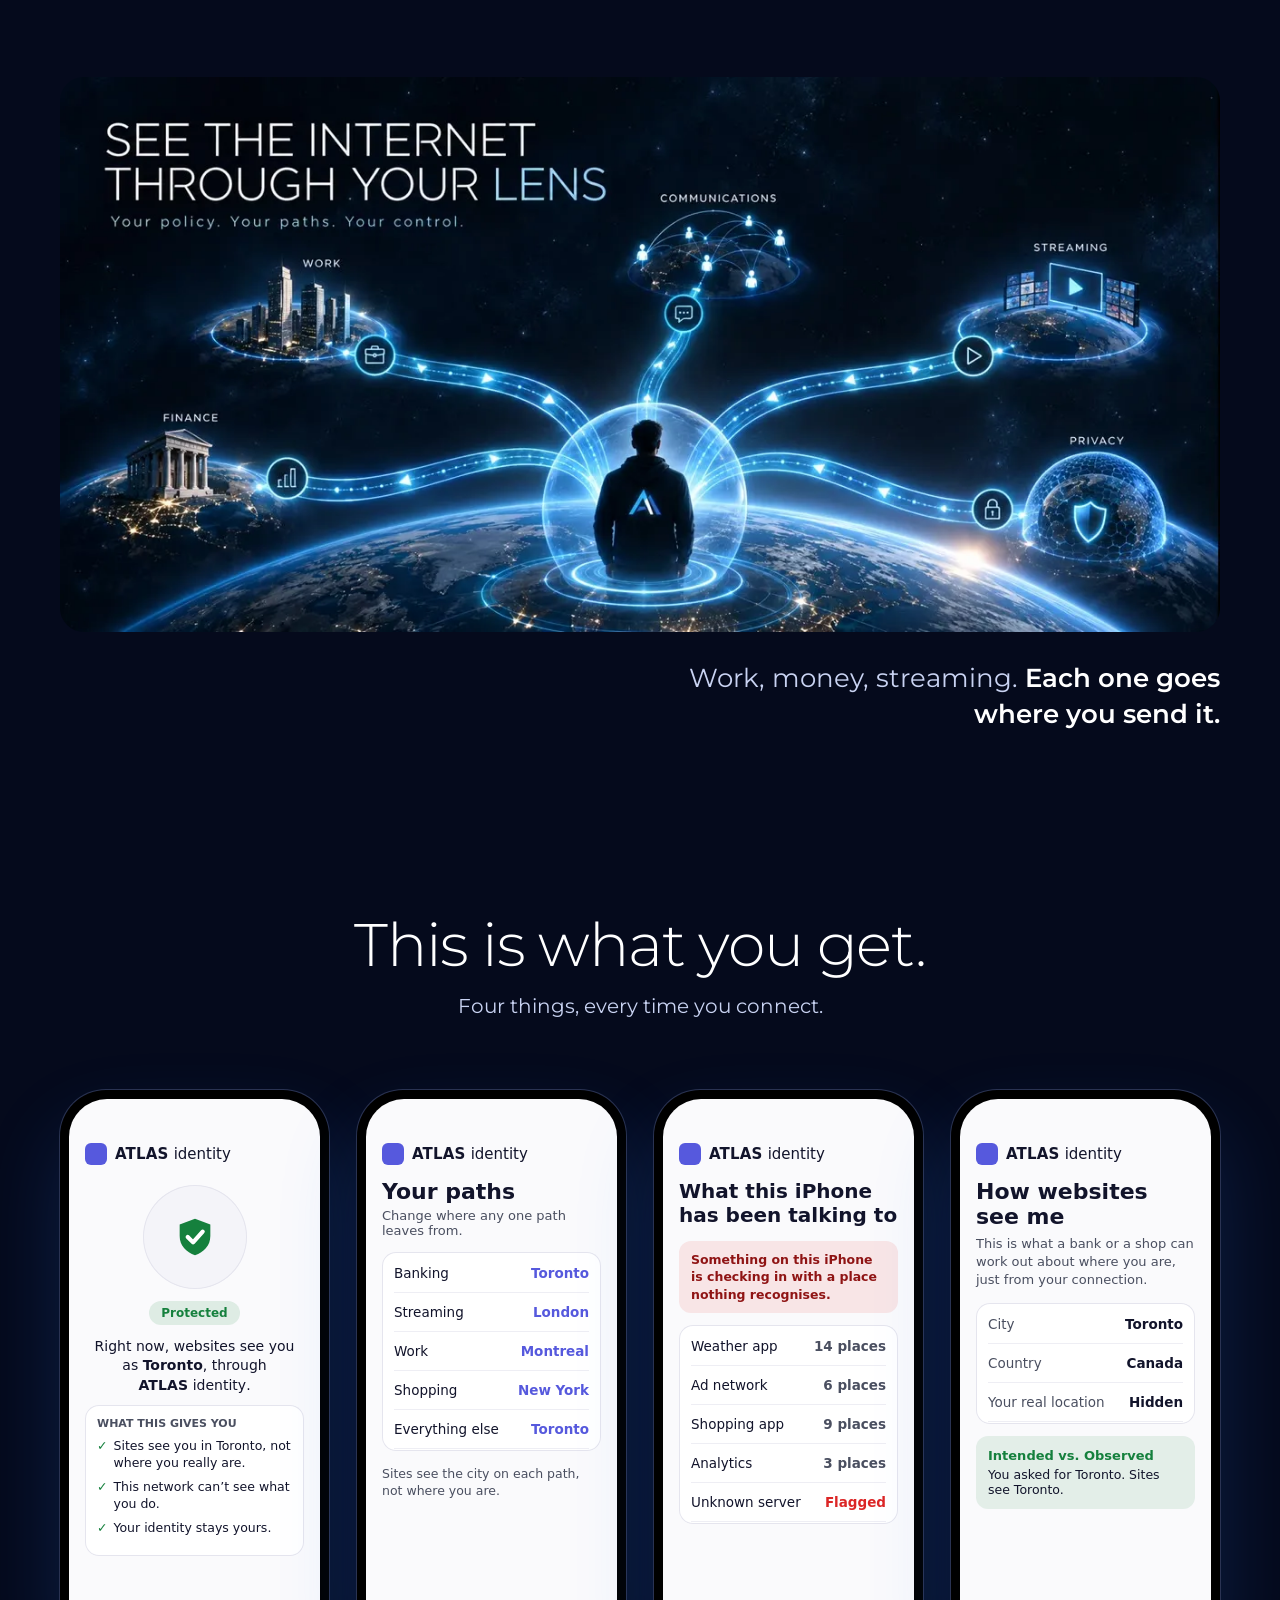
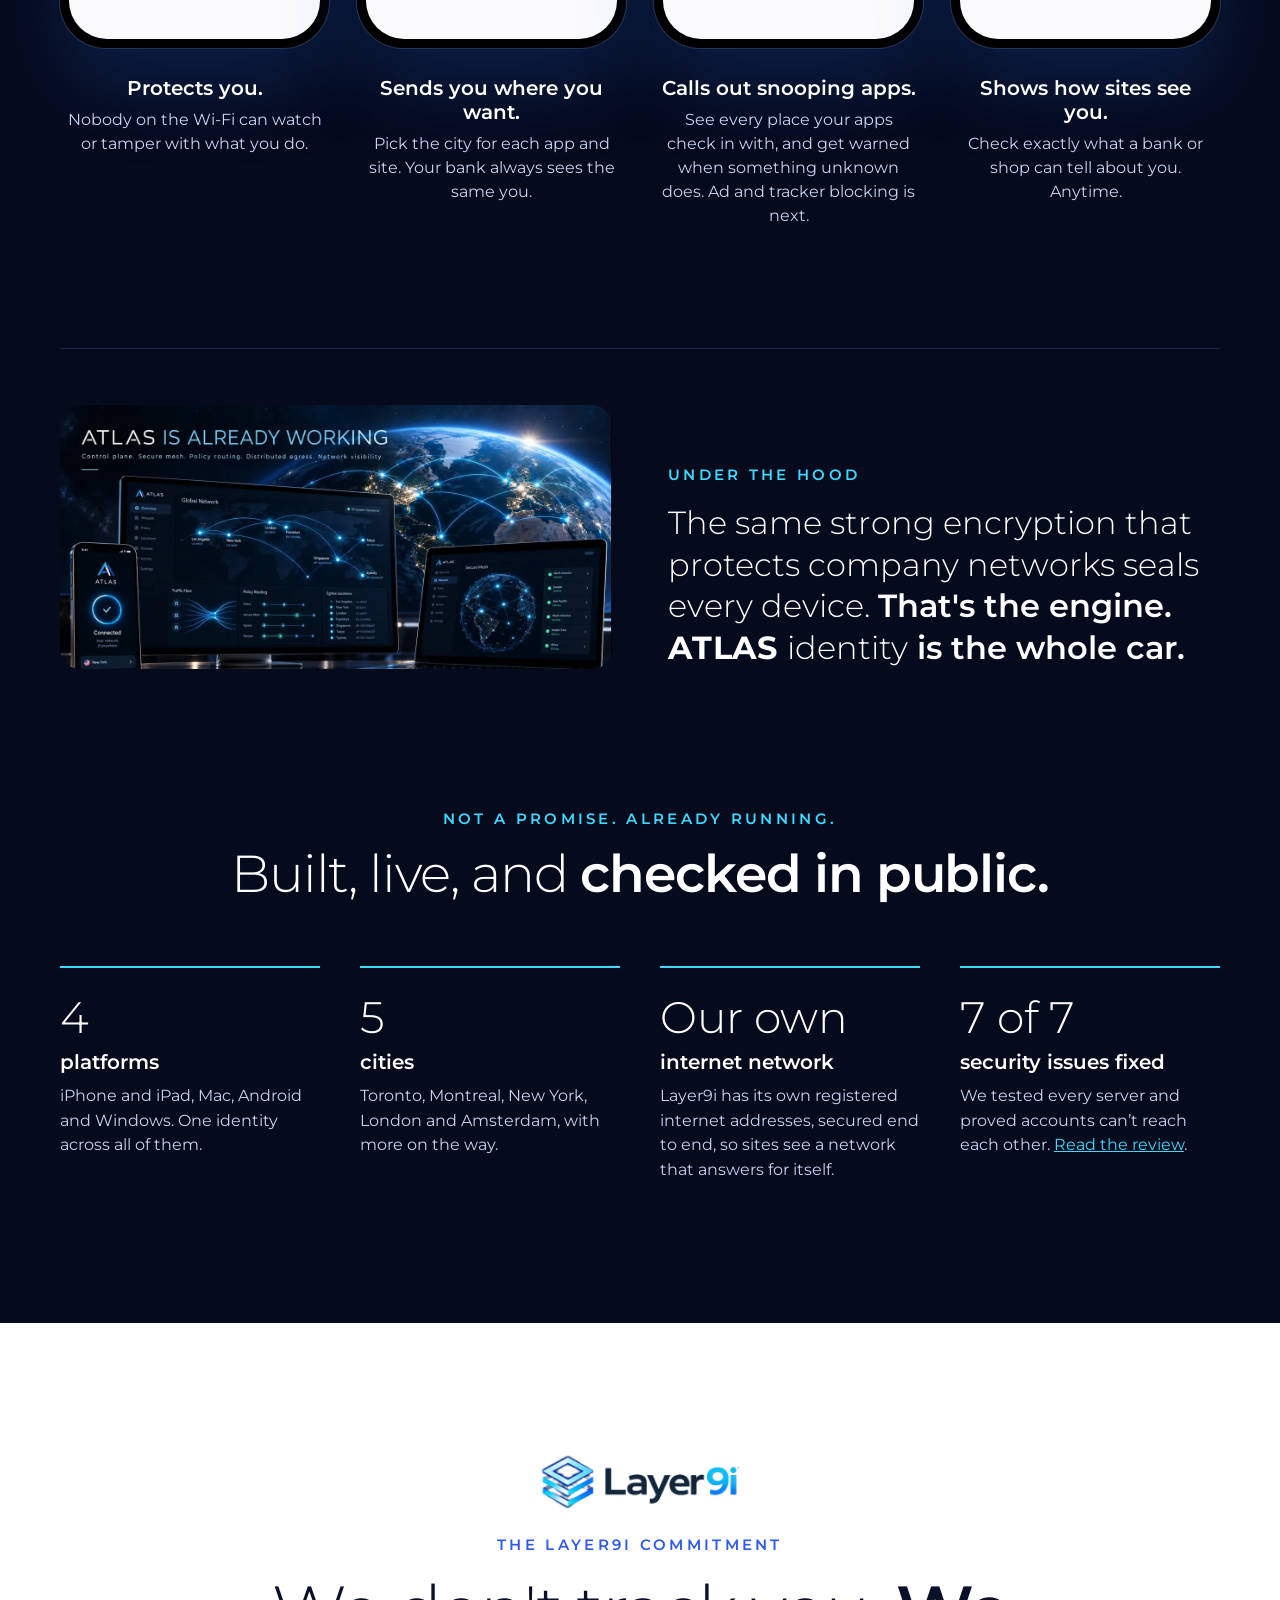
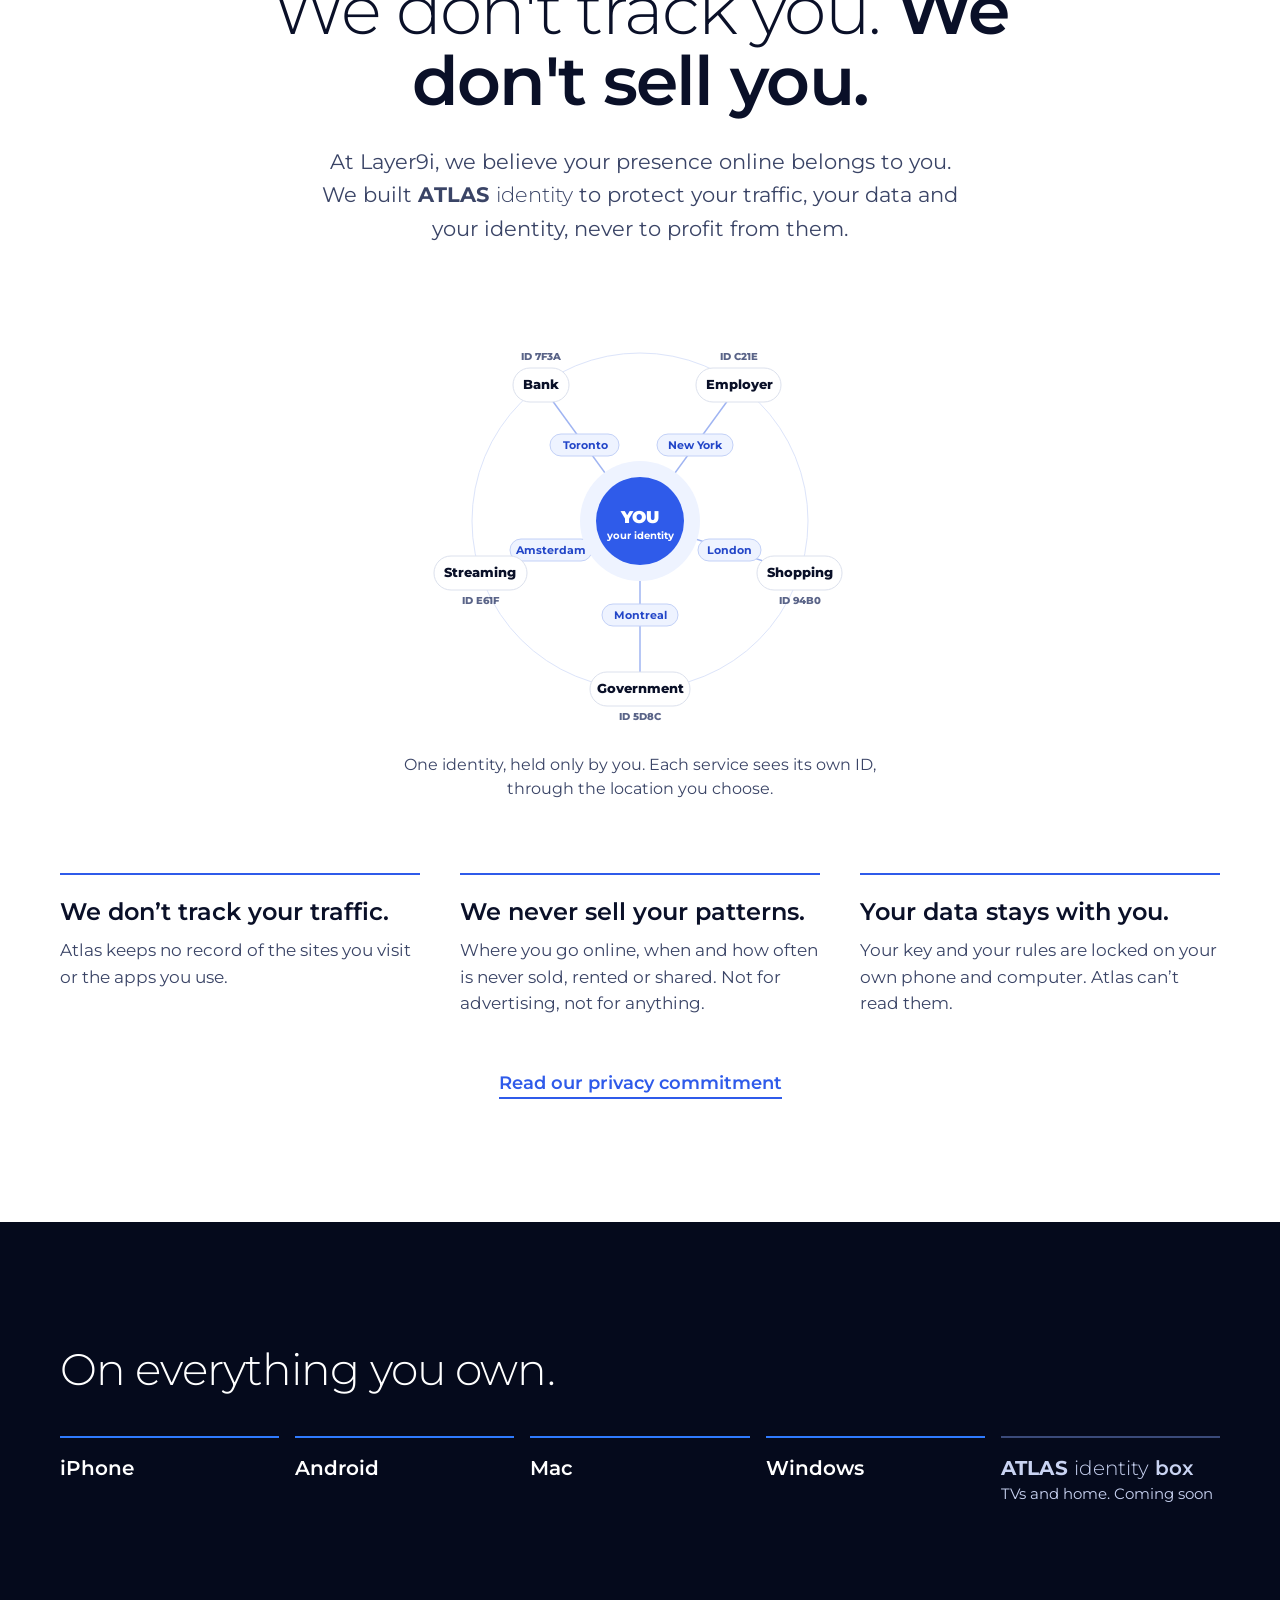
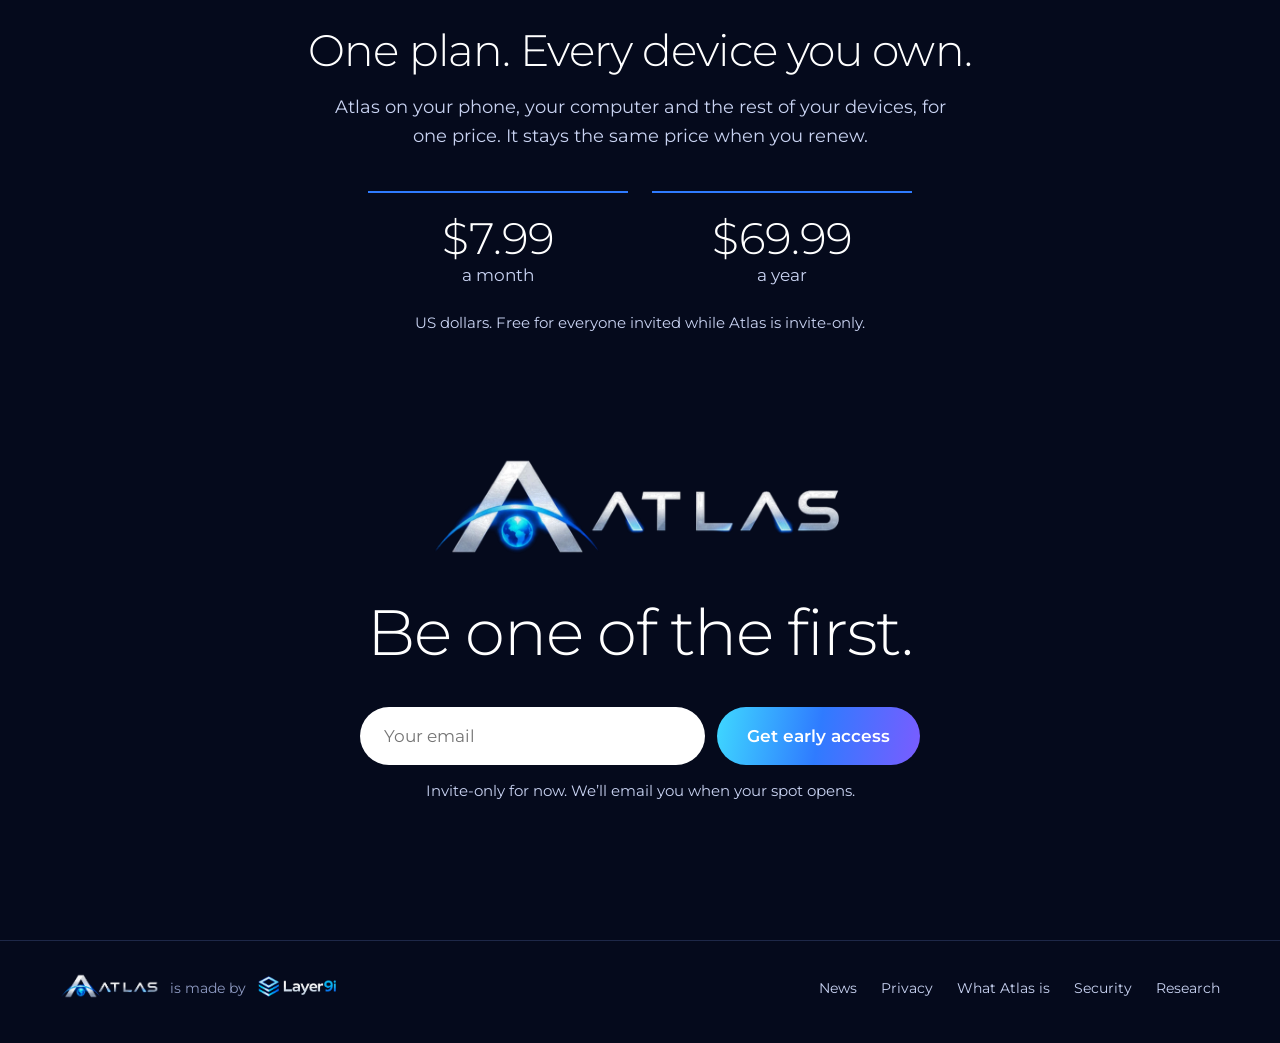
==== commit f1e9ab3d: "Site: What's new at Layer9i — news, Atlas today, coming next, Atlas 101 (#347) * Site: News section " ====
--- a/index.html
+++ b/index.html
@@ -15,6 +15,7 @@
   <meta name="twitter:card" content="summary_large_image">
   <script type="application/ld+json">{"@context":"https://schema.org","@graph":[{"@type":"Organization","@id":"https://layer9i.com/#org","name":"Layer9i","legalName":"Layer9i, Inc.","url":"https://layer9i.com/","email":"info@layer9i.com","sameAs":["https://research.layer9i.com/"],"logo":"https://layer9i.com/assets/brand/layer9i-logo.png"},{"@type":"WebSite","@id":"https://layer9i.com/#site","name":"Atlas Identity","url":"https://layer9i.com/","publisher":{"@id":"https://layer9i.com/#org"}},{"@type":"SoftwareApplication","name":"Atlas Identity","applicationCategory":"SecurityApplication","operatingSystem":"iOS, macOS, Windows, Android","publisher":{"@id":"https://layer9i.com/#org"},"image":"https://layer9i.com/assets/brand/atlas-logo.png"}]}</script>
   <title>Atlas Identity: your presence, your control | Layer9i</title>
+  <link rel="alternate" type="application/rss+xml" title="Atlas Identity news" href="https://layer9i.com/news/feed.xml">
   <link rel="icon" type="image/svg+xml" href="assets/brand/atlas-a.svg">
 
 <link rel="preconnect" href="https://fonts.googleapis.com">
@@ -63,6 +64,7 @@
 <a href="index.html#app" style="color: #C9D3F2; text-decoration: none; margin: 0 12px">The app</a>
 <a href="trust.html" style="color: #C9D3F2; text-decoration: none; margin: 0 12px">Privacy</a>
 <a href="index.html#pricing" style="color: #C9D3F2; text-decoration: none; margin: 0 12px">Pricing</a>
+<a href="news/" style="color: #C9D3F2; text-decoration: none; margin: 0 12px">What&#8217;s new</a>
 </nav>
 <a href="index.html#join" style="background: #FFFFFF; color: #050A1C; font-weight: 600; font-size: 15px; text-decoration: none; padding: 12px 20px; border-radius: 999px">Get early access</a>
 </div>
@@ -302,6 +304,7 @@
 <div class="wrap" style="display: flex; justify-content: space-between; align-items: center; flex-wrap: wrap; gap: 20px; padding-top: 32px; padding-bottom: 40px; font-size: 14px; color: #8E9AC2">
 <span style="display: flex; align-items: center; gap: 10px; flex-wrap: wrap"><picture style="display: block"><source srcset="assets/brand/atlas-logo.webp" type="image/webp"><img loading="lazy" decoding="async" src="assets/brand/atlas-logo.png" alt="Atlas Identity" width="900" height="233" style="height: 26px; width: auto"></picture><span>is made by</span><picture style="display: block"><source srcset="assets/brand/layer9i-logo.webp" type="image/webp"><img loading="lazy" decoding="async" src="assets/brand/layer9i-logo.png" alt="Layer9i" width="900" height="260" style="height: 24px; width: auto"></picture></span>
 <nav aria-label="Footer" style="display: flex; gap: 24px; flex-wrap: wrap">
+<a href="news/" style="color: #C9D3F2; text-decoration: none">News</a>
 <a href="trust.html" style="color: #C9D3F2; text-decoration: none">Privacy</a>
 <a href="atlas/pitch/" style="color: #C9D3F2; text-decoration: none">What Atlas is</a>
 <a href="atlas/investors/security/" style="color: #C9D3F2; text-decoration: none">Security</a>
